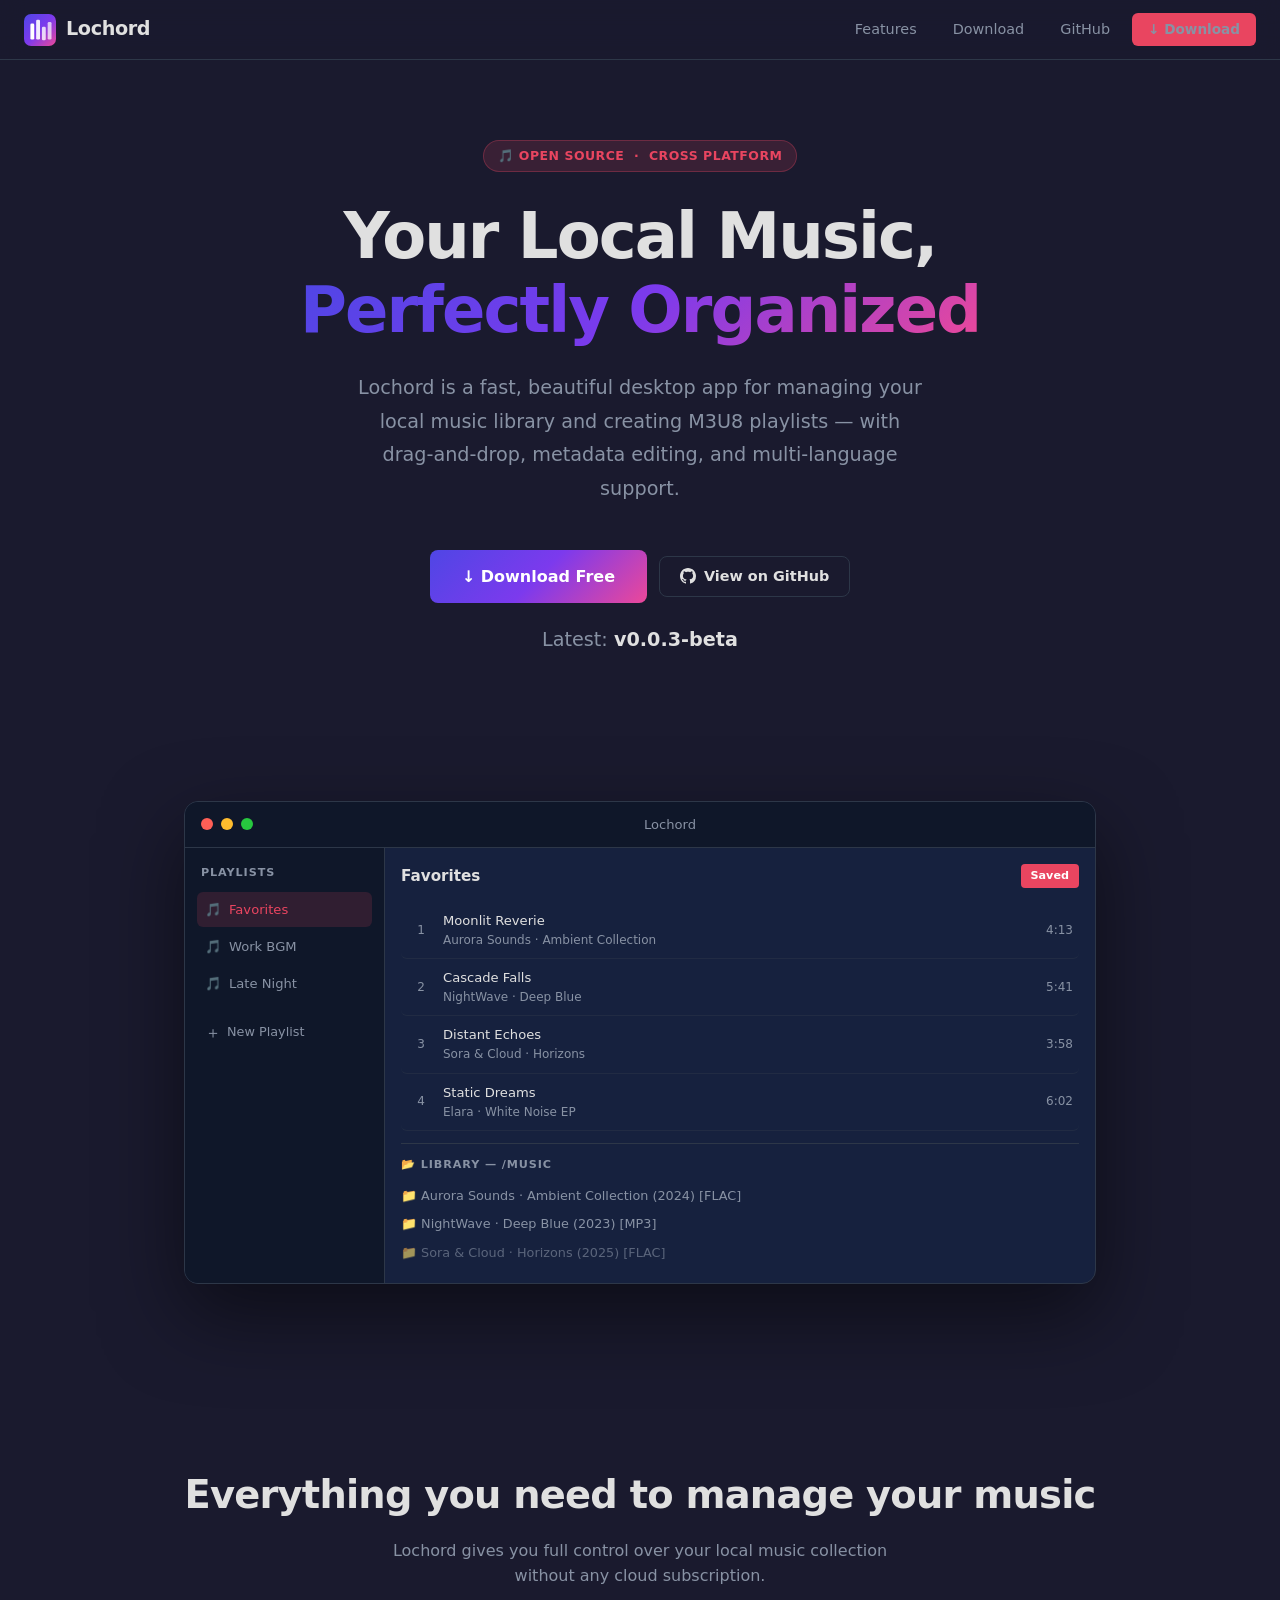
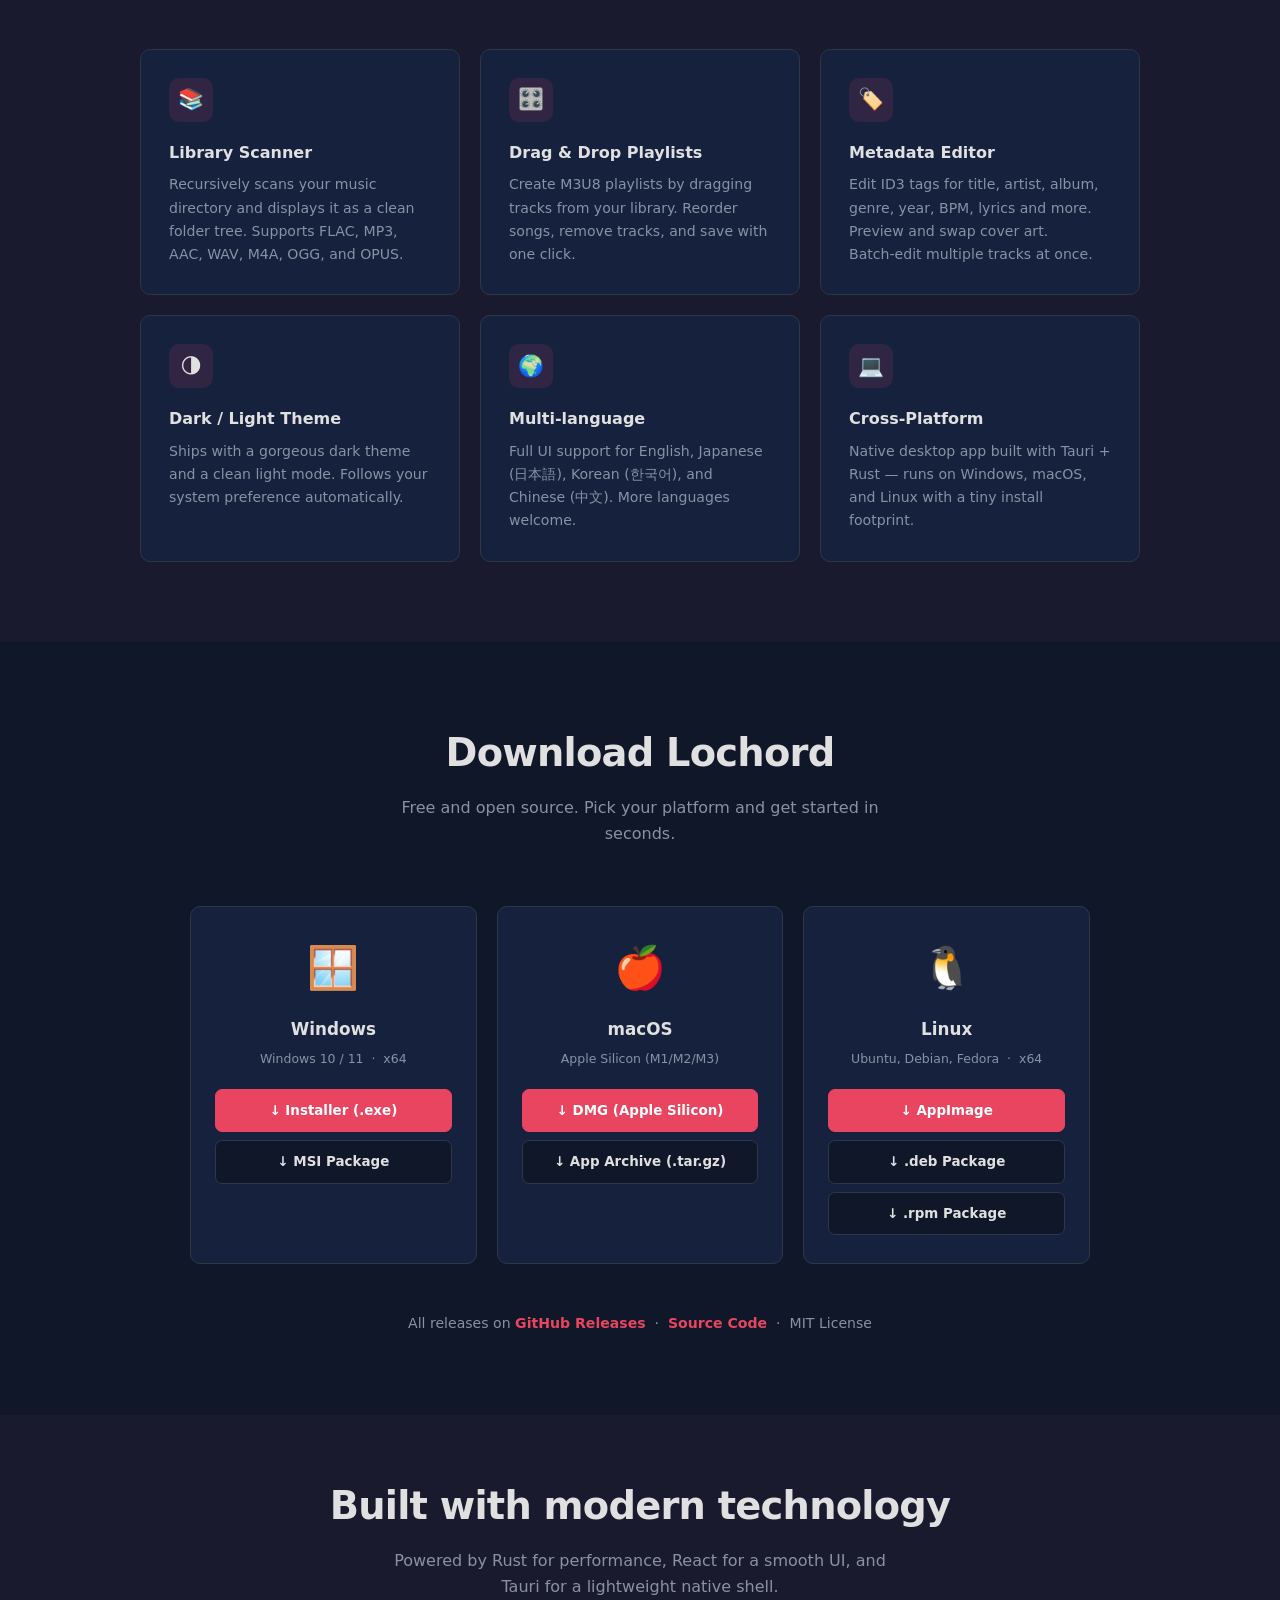
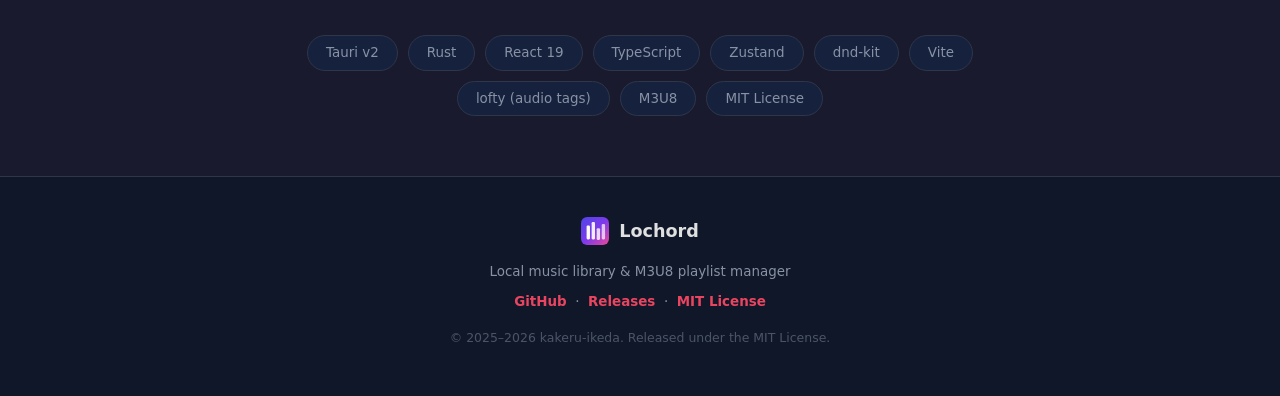
==== index.html @ 09a3c8a8 "feat: initial landing page for Lochord - Hero section with animated gradient headline - App UI mocku" ====
<!DOCTYPE html>
<html lang="en">
<head>
  <meta charset="UTF-8" />
  <meta name="viewport" content="width=device-width, initial-scale=1.0" />
  <meta name="description" content="Lochord — Local music library & M3U8 playlist manager. Scan your music collection, create playlists, and edit metadata with ease." />
  <meta property="og:title" content="Lochord — Local Music Playlist Manager" />
  <meta property="og:description" content="A cross-platform desktop app to manage your local music library and create M3U8 playlists." />
  <meta property="og:image" content="https://raw.githubusercontent.com/kakeru-ikeda/Lochord/main/app-icon.svg" />
  <title>Lochord — Local Music Playlist Manager</title>
  <style>
    *, *::before, *::after { box-sizing: border-box; margin: 0; padding: 0; }

    :root {
      --bg:        #1a1a2e;
      --surface:   #16213e;
      --surface2:  #0f1729;
      --accent:    #e94560;
      --accent-h:  #ff5577;
      --text:      #e0e0e0;
      --muted:     #8892a4;
      --border:    #2d3748;
      --grad:      linear-gradient(135deg, #4F46E5 0%, #7C3AED 50%, #EC4899 100%);
      --radius:    10px;
    }

    html { scroll-behavior: smooth; }

    body {
      background: var(--bg);
      color: var(--text);
      font-family: -apple-system, BlinkMacSystemFont, 'Segoe UI', system-ui, sans-serif;
      line-height: 1.6;
      min-height: 100vh;
    }

    a { color: inherit; text-decoration: none; }

    /* ── Nav ── */
    nav {
      position: fixed;
      top: 0; left: 0; right: 0;
      z-index: 100;
      background: rgba(26, 26, 46, 0.85);
      backdrop-filter: blur(12px);
      -webkit-backdrop-filter: blur(12px);
      border-bottom: 1px solid var(--border);
      padding: 0 24px;
      height: 60px;
      display: flex;
      align-items: center;
      justify-content: space-between;
    }

    .nav-brand {
      display: flex;
      align-items: center;
      gap: 10px;
      font-size: 1.2rem;
      font-weight: 700;
      letter-spacing: -0.02em;
    }

    .nav-brand svg { width: 32px; height: 32px; flex-shrink: 0; }

    .nav-links {
      display: flex;
      align-items: center;
      gap: 8px;
    }

    .nav-links a {
      color: var(--muted);
      font-size: 0.9rem;
      padding: 6px 14px;
      border-radius: 6px;
      transition: color 0.2s, background 0.2s;
    }
    .nav-links a:hover { color: var(--text); background: rgba(255,255,255,0.06); }

    .btn {
      display: inline-flex;
      align-items: center;
      gap: 8px;
      padding: 8px 20px;
      border-radius: 8px;
      font-size: 0.9rem;
      font-weight: 600;
      cursor: pointer;
      transition: all 0.2s;
      border: none;
      text-decoration: none;
    }

    .btn-primary {
      background: var(--accent);
      color: #fff;
    }
    .btn-primary:hover { background: var(--accent-h); transform: translateY(-1px); box-shadow: 0 4px 20px rgba(233,69,96,0.4); }

    .btn-outline {
      background: transparent;
      color: var(--text);
      border: 1px solid var(--border);
    }
    .btn-outline:hover { border-color: var(--muted); background: rgba(255,255,255,0.04); }

    .btn-grad {
      background: var(--grad);
      color: #fff;
      font-size: 1rem;
      padding: 14px 32px;
    }
    .btn-grad:hover { opacity: 0.9; transform: translateY(-2px); box-shadow: 0 6px 28px rgba(124,58,237,0.45); }

    /* ── Hero ── */
    .hero {
      padding: 140px 24px 100px;
      max-width: 900px;
      margin: 0 auto;
      text-align: center;
    }

    .hero-badge {
      display: inline-flex;
      align-items: center;
      gap: 6px;
      background: rgba(233,69,96,0.15);
      border: 1px solid rgba(233,69,96,0.3);
      color: var(--accent);
      font-size: 0.78rem;
      font-weight: 600;
      padding: 5px 14px;
      border-radius: 100px;
      margin-bottom: 28px;
      letter-spacing: 0.04em;
      text-transform: uppercase;
    }

    .hero h1 {
      font-size: clamp(2.4rem, 6vw, 4rem);
      font-weight: 800;
      letter-spacing: -0.03em;
      line-height: 1.15;
      margin-bottom: 24px;
    }

    .gradient-text {
      background: var(--grad);
      -webkit-background-clip: text;
      -webkit-text-fill-color: transparent;
      background-clip: text;
    }

    .hero p {
      font-size: clamp(1rem, 2vw, 1.2rem);
      color: var(--muted);
      max-width: 600px;
      margin: 0 auto 44px;
      line-height: 1.75;
    }

    .hero-actions {
      display: flex;
      align-items: center;
      justify-content: center;
      gap: 12px;
      flex-wrap: wrap;
      margin-bottom: 20px;
    }

    .hero-version {
      color: var(--muted);
      font-size: 0.82rem;
    }

    .hero-version span {
      color: var(--text);
      font-weight: 600;
    }

    /* ── App preview ── */
    .app-preview {
      max-width: 960px;
      margin: 0 auto 100px;
      padding: 0 24px;
    }

    .app-window {
      background: var(--surface);
      border: 1px solid var(--border);
      border-radius: 14px;
      overflow: hidden;
      box-shadow: 0 30px 80px rgba(0,0,0,0.5);
    }

    .window-titlebar {
      background: var(--surface2);
      padding: 12px 16px;
      display: flex;
      align-items: center;
      gap: 8px;
      border-bottom: 1px solid var(--border);
    }

    .window-dot {
      width: 12px;
      height: 12px;
      border-radius: 50%;
    }
    .dot-red    { background: #ff5f56; }
    .dot-yellow { background: #ffbd2e; }
    .dot-green  { background: #27c93f; }

    .window-title {
      flex: 1;
      text-align: center;
      font-size: 0.82rem;
      color: var(--muted);
    }

    .app-ui {
      display: grid;
      grid-template-columns: 200px 1fr;
      min-height: 380px;
      font-size: 0.82rem;
    }

    .ui-sidebar {
      background: var(--surface2);
      border-right: 1px solid var(--border);
      padding: 16px 12px;
    }

    .ui-sidebar-title {
      font-size: 0.7rem;
      font-weight: 700;
      text-transform: uppercase;
      letter-spacing: 0.08em;
      color: var(--muted);
      margin-bottom: 10px;
      padding: 0 4px;
    }

    .ui-playlist-item {
      display: flex;
      align-items: center;
      gap: 8px;
      padding: 7px 8px;
      border-radius: 6px;
      cursor: pointer;
      color: var(--muted);
      transition: background 0.15s, color 0.15s;
      margin-bottom: 2px;
    }
    .ui-playlist-item.active { background: rgba(233,69,96,0.15); color: var(--accent); }
    .ui-playlist-item:not(.active):hover { background: rgba(255,255,255,0.05); color: var(--text); }

    .ui-main { padding: 16px; overflow: hidden; }

    .ui-header {
      display: flex;
      align-items: center;
      justify-content: space-between;
      margin-bottom: 14px;
    }

    .ui-header-title { font-weight: 700; font-size: 0.95rem; }

    .save-badge {
      background: var(--accent);
      color: #fff;
      font-size: 0.7rem;
      padding: 3px 10px;
      border-radius: 4px;
      font-weight: 600;
    }

    .ui-track {
      display: grid;
      grid-template-columns: 28px 1fr auto;
      align-items: center;
      gap: 8px;
      padding: 8px 6px;
      border-radius: 6px;
      border-bottom: 1px solid rgba(45,55,72,0.5);
      color: var(--muted);
    }
    .ui-track:hover { background: rgba(255,255,255,0.04); }
    .ui-track-num { font-size: 0.75rem; text-align: center; }
    .ui-track-info { overflow: hidden; }
    .ui-track-name { color: var(--text); font-weight: 500; white-space: nowrap; overflow: hidden; text-overflow: ellipsis; }
    .ui-track-artist { font-size: 0.75rem; }
    .ui-track-dur { font-size: 0.75rem; font-variant-numeric: tabular-nums; }

    .ui-library {
      border-top: 1px solid var(--border);
      margin-top: 12px;
      padding-top: 12px;
    }

    .ui-library-header {
      font-size: 0.7rem;
      font-weight: 700;
      text-transform: uppercase;
      letter-spacing: 0.08em;
      color: var(--muted);
      margin-bottom: 8px;
    }

    .ui-folder {
      display: flex;
      align-items: center;
      gap: 6px;
      padding: 4px 0;
      font-size: 0.8rem;
      color: var(--muted);
    }

    /* ── Features ── */
    section { padding: 80px 24px; }

    .section-title {
      text-align: center;
      font-size: clamp(1.6rem, 3vw, 2.4rem);
      font-weight: 800;
      letter-spacing: -0.02em;
      margin-bottom: 12px;
    }

    .section-sub {
      text-align: center;
      color: var(--muted);
      max-width: 500px;
      margin: 0 auto 60px;
      font-size: 1rem;
    }

    .features-grid {
      display: grid;
      grid-template-columns: repeat(auto-fit, minmax(280px, 1fr));
      gap: 20px;
      max-width: 1000px;
      margin: 0 auto;
    }

    .feature-card {
      background: var(--surface);
      border: 1px solid var(--border);
      border-radius: var(--radius);
      padding: 28px;
      transition: border-color 0.2s, transform 0.2s;
    }
    .feature-card:hover { border-color: rgba(233,69,96,0.4); transform: translateY(-3px); }

    .feature-icon {
      width: 44px;
      height: 44px;
      border-radius: 10px;
      background: rgba(233,69,96,0.12);
      display: flex;
      align-items: center;
      justify-content: center;
      margin-bottom: 18px;
      font-size: 1.3rem;
    }

    .feature-card h3 {
      font-size: 1rem;
      font-weight: 700;
      margin-bottom: 8px;
    }

    .feature-card p {
      font-size: 0.88rem;
      color: var(--muted);
      line-height: 1.65;
    }

    /* ── Download ── */
    #download { background: var(--surface2); }

    .download-grid {
      display: grid;
      grid-template-columns: repeat(auto-fit, minmax(260px, 1fr));
      gap: 20px;
      max-width: 900px;
      margin: 0 auto 48px;
    }

    .platform-card {
      background: var(--surface);
      border: 1px solid var(--border);
      border-radius: var(--radius);
      padding: 28px 24px;
      text-align: center;
      transition: border-color 0.2s, transform 0.2s;
    }
    .platform-card:hover { border-color: rgba(233,69,96,0.4); transform: translateY(-3px); }

    .platform-icon { font-size: 2.6rem; margin-bottom: 14px; }

    .platform-card h3 {
      font-size: 1.05rem;
      font-weight: 700;
      margin-bottom: 6px;
    }

    .platform-card .formats {
      font-size: 0.78rem;
      color: var(--muted);
      margin-bottom: 20px;
    }

    .download-btns { display: flex; flex-direction: column; gap: 8px; }

    .dl-btn {
      display: block;
      background: var(--surface2);
      border: 1px solid var(--border);
      border-radius: 7px;
      padding: 10px 14px;
      font-size: 0.84rem;
      font-weight: 600;
      color: var(--text);
      transition: all 0.2s;
      cursor: pointer;
      text-decoration: none;
      text-align: center;
    }
    .dl-btn:hover { background: rgba(233,69,96,0.12); border-color: rgba(233,69,96,0.4); color: var(--accent); }
    .dl-btn.primary { background: var(--accent); border-color: var(--accent); color: #fff; }
    .dl-btn.primary:hover { background: var(--accent-h); border-color: var(--accent-h); color: #fff; box-shadow: 0 4px 16px rgba(233,69,96,0.4); }

    .release-note {
      text-align: center;
      font-size: 0.88rem;
      color: var(--muted);
    }
    .release-note a { color: var(--accent); font-weight: 600; transition: color 0.2s; }
    .release-note a:hover { color: var(--accent-h); }

    /* ── Tech stack ── */
    .tech-section { padding: 60px 24px; }

    .tech-chips {
      display: flex;
      flex-wrap: wrap;
      gap: 10px;
      justify-content: center;
      max-width: 700px;
      margin: 0 auto;
    }

    .chip {
      background: var(--surface);
      border: 1px solid var(--border);
      border-radius: 100px;
      padding: 6px 18px;
      font-size: 0.84rem;
      color: var(--muted);
      font-weight: 500;
    }

    /* ── Footer ── */
    footer {
      background: var(--surface2);
      border-top: 1px solid var(--border);
      padding: 40px 24px;
      text-align: center;
    }

    .footer-brand {
      display: inline-flex;
      align-items: center;
      gap: 10px;
      font-size: 1.1rem;
      font-weight: 700;
      margin-bottom: 16px;
    }

    .footer-brand svg { width: 28px; height: 28px; }

    footer p {
      font-size: 0.84rem;
      color: var(--muted);
      margin-bottom: 8px;
    }

    footer a { color: var(--accent); font-weight: 600; transition: color 0.2s; }
    footer a:hover { color: var(--accent-h); }

    /* ── Loading state ── */
    .loading { opacity: 0.5; pointer-events: none; }

    /* ── Responsive ── */
    @media (max-width: 640px) {
      nav { padding: 0 16px; }
      .nav-links a:not(:last-child) { display: none; }
      .app-ui { grid-template-columns: 1fr; }
      .ui-sidebar { display: none; }
      .hero { padding: 110px 16px 80px; }
    }
  </style>
</head>
<body>

<!-- ── Navigation ── -->
<nav>
  <a href="#" class="nav-brand">
    <svg viewBox="0 0 100 100" fill="none" xmlns="http://www.w3.org/2000/svg">
      <rect width="100" height="100" rx="22" fill="url(#navGrad)"/>
      <rect x="20" y="30" width="12" height="50" rx="4" fill="white"/>
      <rect x="38" y="18" width="12" height="62" rx="4" fill="white" opacity=".9"/>
      <rect x="56" y="40" width="12" height="42" rx="4" fill="white" opacity=".8"/>
      <rect x="74" y="25" width="12" height="55" rx="4" fill="white" opacity=".7"/>
      <defs>
        <linearGradient id="navGrad" x1="0" y1="0" x2="100" y2="100" gradientUnits="userSpaceOnUse">
          <stop stop-color="#4F46E5"/>
          <stop offset=".5" stop-color="#7C3AED"/>
          <stop offset="1" stop-color="#EC4899"/>
        </linearGradient>
      </defs>
    </svg>
    Lochord
  </a>
  <div class="nav-links">
    <a href="#features">Features</a>
    <a href="#download">Download</a>
    <a href="https://github.com/kakeru-ikeda/Lochord" target="_blank" rel="noopener">GitHub</a>
    <a href="#download" class="btn btn-primary" style="padding:6px 16px;font-size:0.85rem;">
      ↓ Download
    </a>
  </div>
</nav>

<!-- ── Hero ── -->
<section class="hero">
  <div class="hero-badge">🎵 Open Source &nbsp;·&nbsp; Cross Platform</div>
  <h1>
    Your Local Music,<br/>
    <span class="gradient-text">Perfectly Organized</span>
  </h1>
  <p>
    Lochord is a fast, beautiful desktop app for managing your local music library and creating M3U8 playlists — with drag‑and‑drop, metadata editing, and multi-language support.
  </p>
  <div class="hero-actions">
    <a href="#download" class="btn btn-grad">↓ Download Free</a>
    <a href="https://github.com/kakeru-ikeda/Lochord" class="btn btn-outline" target="_blank" rel="noopener">
      <svg width="16" height="16" viewBox="0 0 24 24" fill="currentColor"><path d="M12 0C5.37 0 0 5.37 0 12c0 5.31 3.435 9.795 8.205 11.385.6.105.825-.255.825-.57 0-.285-.015-1.23-.015-2.235-3.015.555-3.795-.735-4.035-1.41-.135-.345-.72-1.41-1.23-1.695-.42-.225-1.02-.78-.015-.795.945-.015 1.62.87 1.845 1.23 1.08 1.815 2.805 1.305 3.495.99.105-.78.42-1.305.765-1.605-2.67-.3-5.46-1.335-5.46-5.925 0-1.305.465-2.385 1.23-3.225-.12-.3-.54-1.53.12-3.18 0 0 1.005-.315 3.3 1.23.96-.27 1.98-.405 3-.405s2.04.135 3 .405c2.295-1.56 3.3-1.23 3.3-1.23.66 1.65.24 2.88.12 3.18.765.84 1.23 1.905 1.23 3.225 0 4.605-2.805 5.625-5.475 5.925.435.375.81 1.095.81 2.22 0 1.605-.015 2.895-.015 3.3 0 .315.225.69.825.57A12.02 12.02 0 0 0 24 12c0-6.63-5.37-12-12-12z"/></svg>
      View on GitHub
    </a>
  </div>
  <p class="hero-version">Latest: <span id="latest-version">v0.0.3-beta</span></p>
</section>

<!-- ── App Preview ── -->
<div class="app-preview">
  <div class="app-window">
    <div class="window-titlebar">
      <div class="window-dot dot-red"></div>
      <div class="window-dot dot-yellow"></div>
      <div class="window-dot dot-green"></div>
      <div class="window-title">Lochord</div>
    </div>
    <div class="app-ui">
      <div class="ui-sidebar">
        <div class="ui-sidebar-title">Playlists</div>
        <div class="ui-playlist-item active">
          <span>🎵</span> Favorites
        </div>
        <div class="ui-playlist-item">
          <span>🎵</span> Work BGM
        </div>
        <div class="ui-playlist-item">
          <span>🎵</span> Late Night
        </div>
        <div style="margin-top:12px">
          <div class="ui-playlist-item" style="gap:6px;font-size:0.8rem;">
            <span style="font-size:1rem">＋</span> New Playlist
          </div>
        </div>
      </div>
      <div class="ui-main">
        <div class="ui-header">
          <div class="ui-header-title">Favorites</div>
          <div class="save-badge">Saved</div>
        </div>
        <div class="ui-track">
          <div class="ui-track-num">1</div>
          <div class="ui-track-info">
            <div class="ui-track-name">Moonlit Reverie</div>
            <div class="ui-track-artist">Aurora Sounds · Ambient Collection</div>
          </div>
          <div class="ui-track-dur">4:13</div>
        </div>
        <div class="ui-track">
          <div class="ui-track-num">2</div>
          <div class="ui-track-info">
            <div class="ui-track-name">Cascade Falls</div>
            <div class="ui-track-artist">NightWave · Deep Blue</div>
          </div>
          <div class="ui-track-dur">5:41</div>
        </div>
        <div class="ui-track">
          <div class="ui-track-num">3</div>
          <div class="ui-track-info">
            <div class="ui-track-name">Distant Echoes</div>
            <div class="ui-track-artist">Sora & Cloud · Horizons</div>
          </div>
          <div class="ui-track-dur">3:58</div>
        </div>
        <div class="ui-track">
          <div class="ui-track-num">4</div>
          <div class="ui-track-info">
            <div class="ui-track-name">Static Dreams</div>
            <div class="ui-track-artist">Elara · White Noise EP</div>
          </div>
          <div class="ui-track-dur">6:02</div>
        </div>
        <div class="ui-library">
          <div class="ui-library-header">📂 Library — /Music</div>
          <div class="ui-folder">📁 Aurora Sounds · Ambient Collection (2024) [FLAC]</div>
          <div class="ui-folder">📁 NightWave · Deep Blue (2023) [MP3]</div>
          <div class="ui-folder" style="color:var(--muted);opacity:.6">📁 Sora &amp; Cloud · Horizons (2025) [FLAC]</div>
        </div>
      </div>
    </div>
  </div>
</div>

<!-- ── Features ── -->
<section id="features">
  <h2 class="section-title">Everything you need to manage your music</h2>
  <p class="section-sub">Lochord gives you full control over your local music collection without any cloud subscription.</p>
  <div class="features-grid">
    <div class="feature-card">
      <div class="feature-icon">📚</div>
      <h3>Library Scanner</h3>
      <p>Recursively scans your music directory and displays it as a clean folder tree. Supports FLAC, MP3, AAC, WAV, M4A, OGG, and OPUS.</p>
    </div>
    <div class="feature-card">
      <div class="feature-icon">🎛️</div>
      <h3>Drag & Drop Playlists</h3>
      <p>Create M3U8 playlists by dragging tracks from your library. Reorder songs, remove tracks, and save with one click.</p>
    </div>
    <div class="feature-card">
      <div class="feature-icon">🏷️</div>
      <h3>Metadata Editor</h3>
      <p>Edit ID3 tags for title, artist, album, genre, year, BPM, lyrics and more. Preview and swap cover art. Batch‑edit multiple tracks at once.</p>
    </div>
    <div class="feature-card">
      <div class="feature-icon">🌗</div>
      <h3>Dark / Light Theme</h3>
      <p>Ships with a gorgeous dark theme and a clean light mode. Follows your system preference automatically.</p>
    </div>
    <div class="feature-card">
      <div class="feature-icon">🌍</div>
      <h3>Multi-language</h3>
      <p>Full UI support for English, Japanese (日本語), Korean (한국어), and Chinese (中文). More languages welcome.</p>
    </div>
    <div class="feature-card">
      <div class="feature-icon">💻</div>
      <h3>Cross-Platform</h3>
      <p>Native desktop app built with Tauri + Rust — runs on Windows, macOS, and Linux with a tiny install footprint.</p>
    </div>
  </div>
</section>

<!-- ── Download ── -->
<section id="download">
  <h2 class="section-title">Download Lochord</h2>
  <p class="section-sub">Free and open source. Pick your platform and get started in seconds.</p>

  <div class="download-grid">
    <!-- Windows -->
    <div class="platform-card">
      <div class="platform-icon">🪟</div>
      <h3>Windows</h3>
      <p class="formats">Windows 10 / 11 &nbsp;·&nbsp; x64</p>
      <div class="download-btns">
        <a id="win-exe" href="https://github.com/kakeru-ikeda/Lochord/releases/download/v0.0.3-beta/Lochord_0.0.3_x64-setup.exe" class="dl-btn primary">
          ↓ Installer (.exe)
        </a>
        <a id="win-msi" href="https://github.com/kakeru-ikeda/Lochord/releases/download/v0.0.3-beta/Lochord_0.0.3_x64_en-US.msi" class="dl-btn">
          ↓ MSI Package
        </a>
      </div>
    </div>

    <!-- macOS -->
    <div class="platform-card">
      <div class="platform-icon">🍎</div>
      <h3>macOS</h3>
      <p class="formats">Apple Silicon (M1/M2/M3)</p>
      <div class="download-btns">
        <a id="mac-dmg" href="https://github.com/kakeru-ikeda/Lochord/releases/download/v0.0.3-beta/Lochord_0.0.3-beta_aarch64.dmg" class="dl-btn primary">
          ↓ DMG (Apple Silicon)
        </a>
        <a id="mac-tar" href="https://github.com/kakeru-ikeda/Lochord/releases/download/v0.0.3-beta/Lochord_aarch64.app.tar.gz" class="dl-btn">
          ↓ App Archive (.tar.gz)
        </a>
      </div>
    </div>

    <!-- Linux -->
    <div class="platform-card">
      <div class="platform-icon">🐧</div>
      <h3>Linux</h3>
      <p class="formats">Ubuntu, Debian, Fedora &nbsp;·&nbsp; x64</p>
      <div class="download-btns">
        <a id="linux-appimage" href="https://github.com/kakeru-ikeda/Lochord/releases/download/v0.0.3-beta/Lochord_0.0.3-beta_amd64.AppImage" class="dl-btn primary">
          ↓ AppImage
        </a>
        <a id="linux-deb" href="https://github.com/kakeru-ikeda/Lochord/releases/download/v0.0.3-beta/Lochord_0.0.3-beta_amd64.deb" class="dl-btn">
          ↓ .deb Package
        </a>
        <a id="linux-rpm" href="https://github.com/kakeru-ikeda/Lochord/releases/download/v0.0.3-beta/Lochord-0.0.3-beta-1.x86_64.rpm" class="dl-btn">
          ↓ .rpm Package
        </a>
      </div>
    </div>
  </div>

  <p class="release-note">
    All releases on
    <a href="https://github.com/kakeru-ikeda/Lochord/releases" target="_blank" rel="noopener">GitHub Releases</a>
    &nbsp;·&nbsp;
    <a href="https://github.com/kakeru-ikeda/Lochord" target="_blank" rel="noopener">Source Code</a>
    &nbsp;·&nbsp; MIT License
  </p>
</section>

<!-- ── Tech Stack ── -->
<section class="tech-section">
  <h2 class="section-title" style="margin-bottom:12px">Built with modern technology</h2>
  <p class="section-sub" style="margin-bottom:36px">Powered by Rust for performance, React for a smooth UI, and Tauri for a lightweight native shell.</p>
  <div class="tech-chips">
    <span class="chip">Tauri v2</span>
    <span class="chip">Rust</span>
    <span class="chip">React 19</span>
    <span class="chip">TypeScript</span>
    <span class="chip">Zustand</span>
    <span class="chip">dnd-kit</span>
    <span class="chip">Vite</span>
    <span class="chip">lofty (audio tags)</span>
    <span class="chip">M3U8</span>
    <span class="chip">MIT License</span>
  </div>
</section>

<!-- ── Footer ── -->
<footer>
  <div class="footer-brand">
    <svg viewBox="0 0 100 100" fill="none" xmlns="http://www.w3.org/2000/svg">
      <rect width="100" height="100" rx="22" fill="url(#footGrad)"/>
      <rect x="20" y="30" width="12" height="50" rx="4" fill="white"/>
      <rect x="38" y="18" width="12" height="62" rx="4" fill="white" opacity=".9"/>
      <rect x="56" y="40" width="12" height="42" rx="4" fill="white" opacity=".8"/>
      <rect x="74" y="25" width="12" height="55" rx="4" fill="white" opacity=".7"/>
      <defs>
        <linearGradient id="footGrad" x1="0" y1="0" x2="100" y2="100" gradientUnits="userSpaceOnUse">
          <stop stop-color="#4F46E5"/>
          <stop offset=".5" stop-color="#7C3AED"/>
          <stop offset="1" stop-color="#EC4899"/>
        </linearGradient>
      </defs>
    </svg>
    Lochord
  </div>
  <p>Local music library &amp; M3U8 playlist manager</p>
  <p>
    <a href="https://github.com/kakeru-ikeda/Lochord" target="_blank" rel="noopener">GitHub</a>
    &nbsp;·&nbsp;
    <a href="https://github.com/kakeru-ikeda/Lochord/releases" target="_blank" rel="noopener">Releases</a>
    &nbsp;·&nbsp;
    <a href="https://github.com/kakeru-ikeda/Lochord/blob/main/LICENSE" target="_blank" rel="noopener">MIT License</a>
  </p>
  <p style="margin-top:16px;font-size:0.78rem;opacity:.5">© 2025–2026 kakeru-ikeda. Released under the MIT License.</p>
</footer>

<script>
  // Dynamically load the latest release info from GitHub API
  (async () => {
    try {
      const res = await fetch('https://api.github.com/repos/kakeru-ikeda/Lochord/releases/latest');
      if (!res.ok) return;
      const release = await res.json();

      const tag = release.tag_name;
      const ver = tag.replace(/^v/, '');

      document.getElementById('latest-version').textContent = tag;

      const findAsset = (patterns) => {
        for (const p of patterns) {
          const a = release.assets.find(a => a.name.match(p));
          if (a) return a.browser_download_url;
        }
        return null;
      };

      const set = (id, url) => {
        if (!url) return;
        const el = document.getElementById(id);
        if (el) el.href = url;
      };

      set('win-exe',        findAsset([/_x64-setup\.exe$/]));
      set('win-msi',        findAsset([/_x64_en-US\.msi$/]));
      set('mac-dmg',        findAsset([/aarch64\.dmg$/]));
      set('mac-tar',        findAsset([/aarch64\.app\.tar\.gz$/]));
      set('linux-appimage', findAsset([/amd64\.AppImage$/]));
      set('linux-deb',      findAsset([/amd64\.deb$/]));
      set('linux-rpm',      findAsset([/x86_64\.rpm$/, /x86_64\.rpm$/]));

    } catch (_) {
      // Silently fall back to static links baked into HTML
    }
  })();
</script>

</body>
</html>
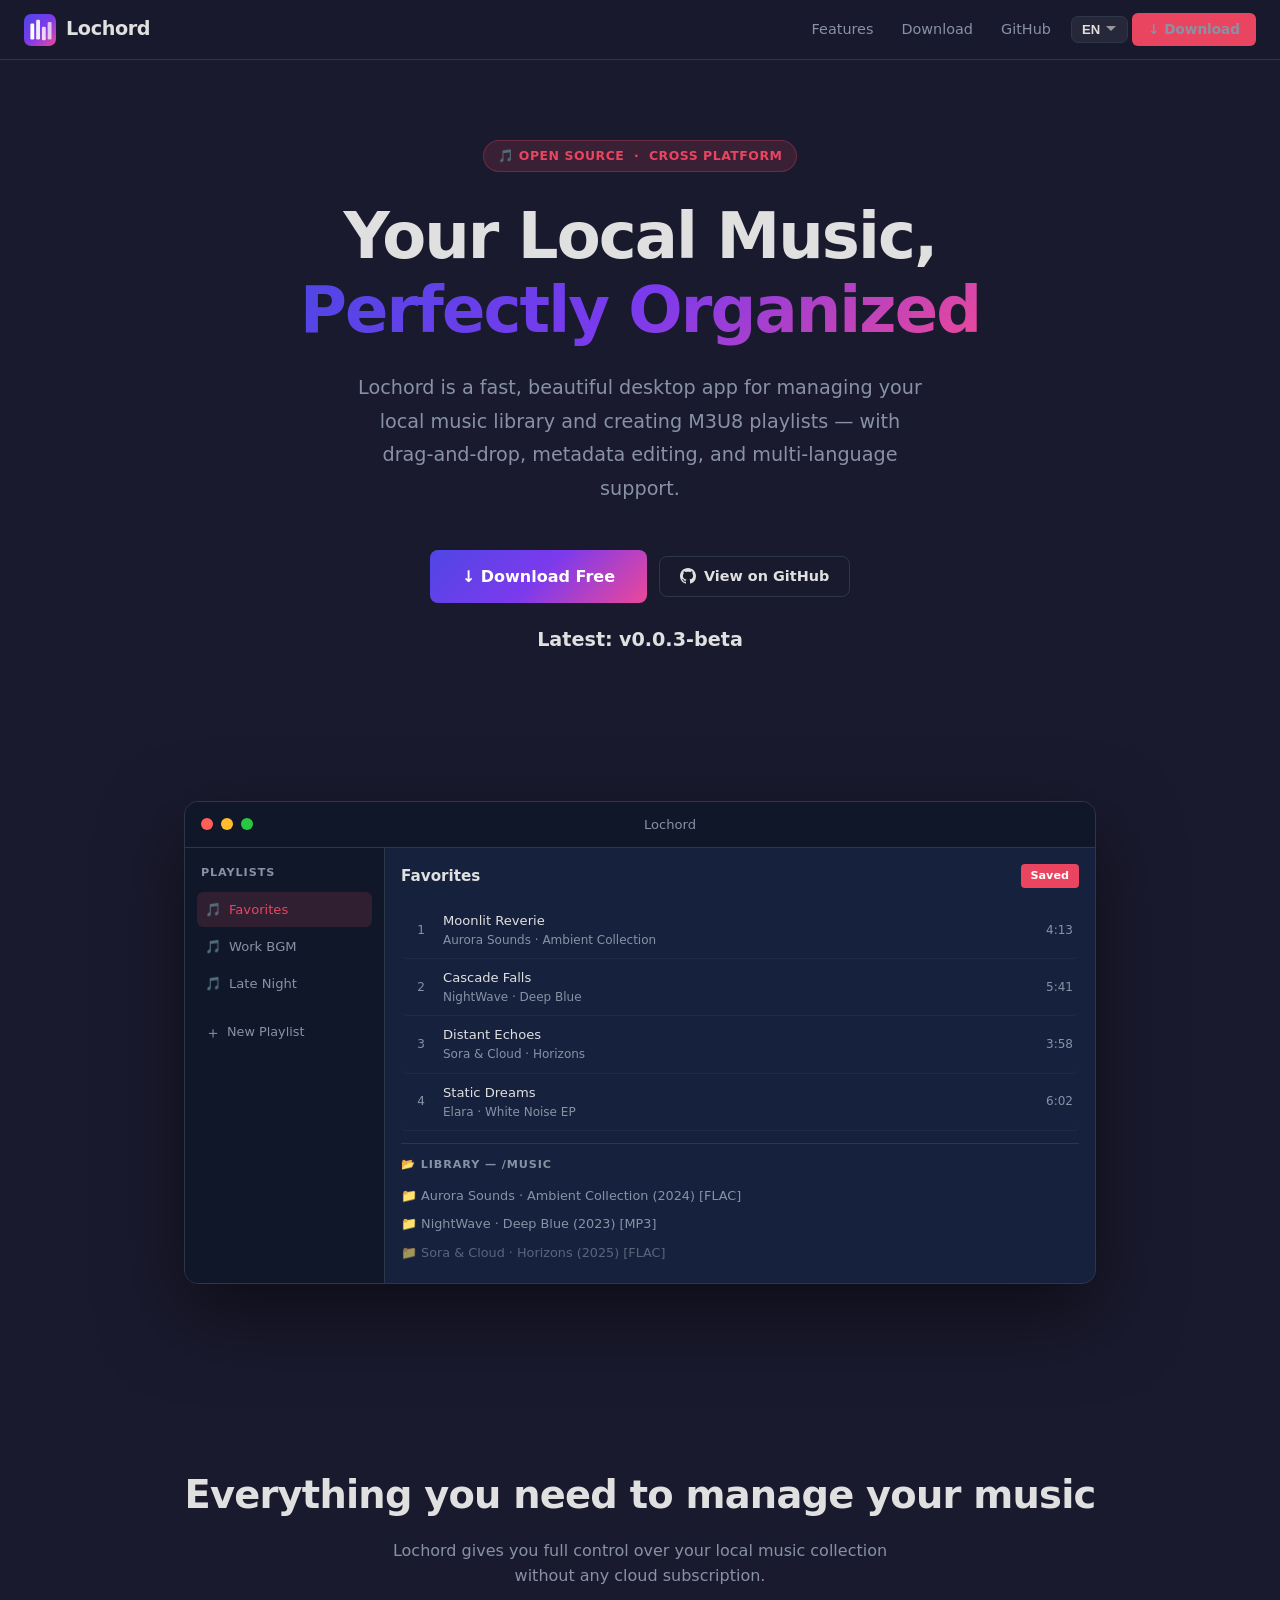
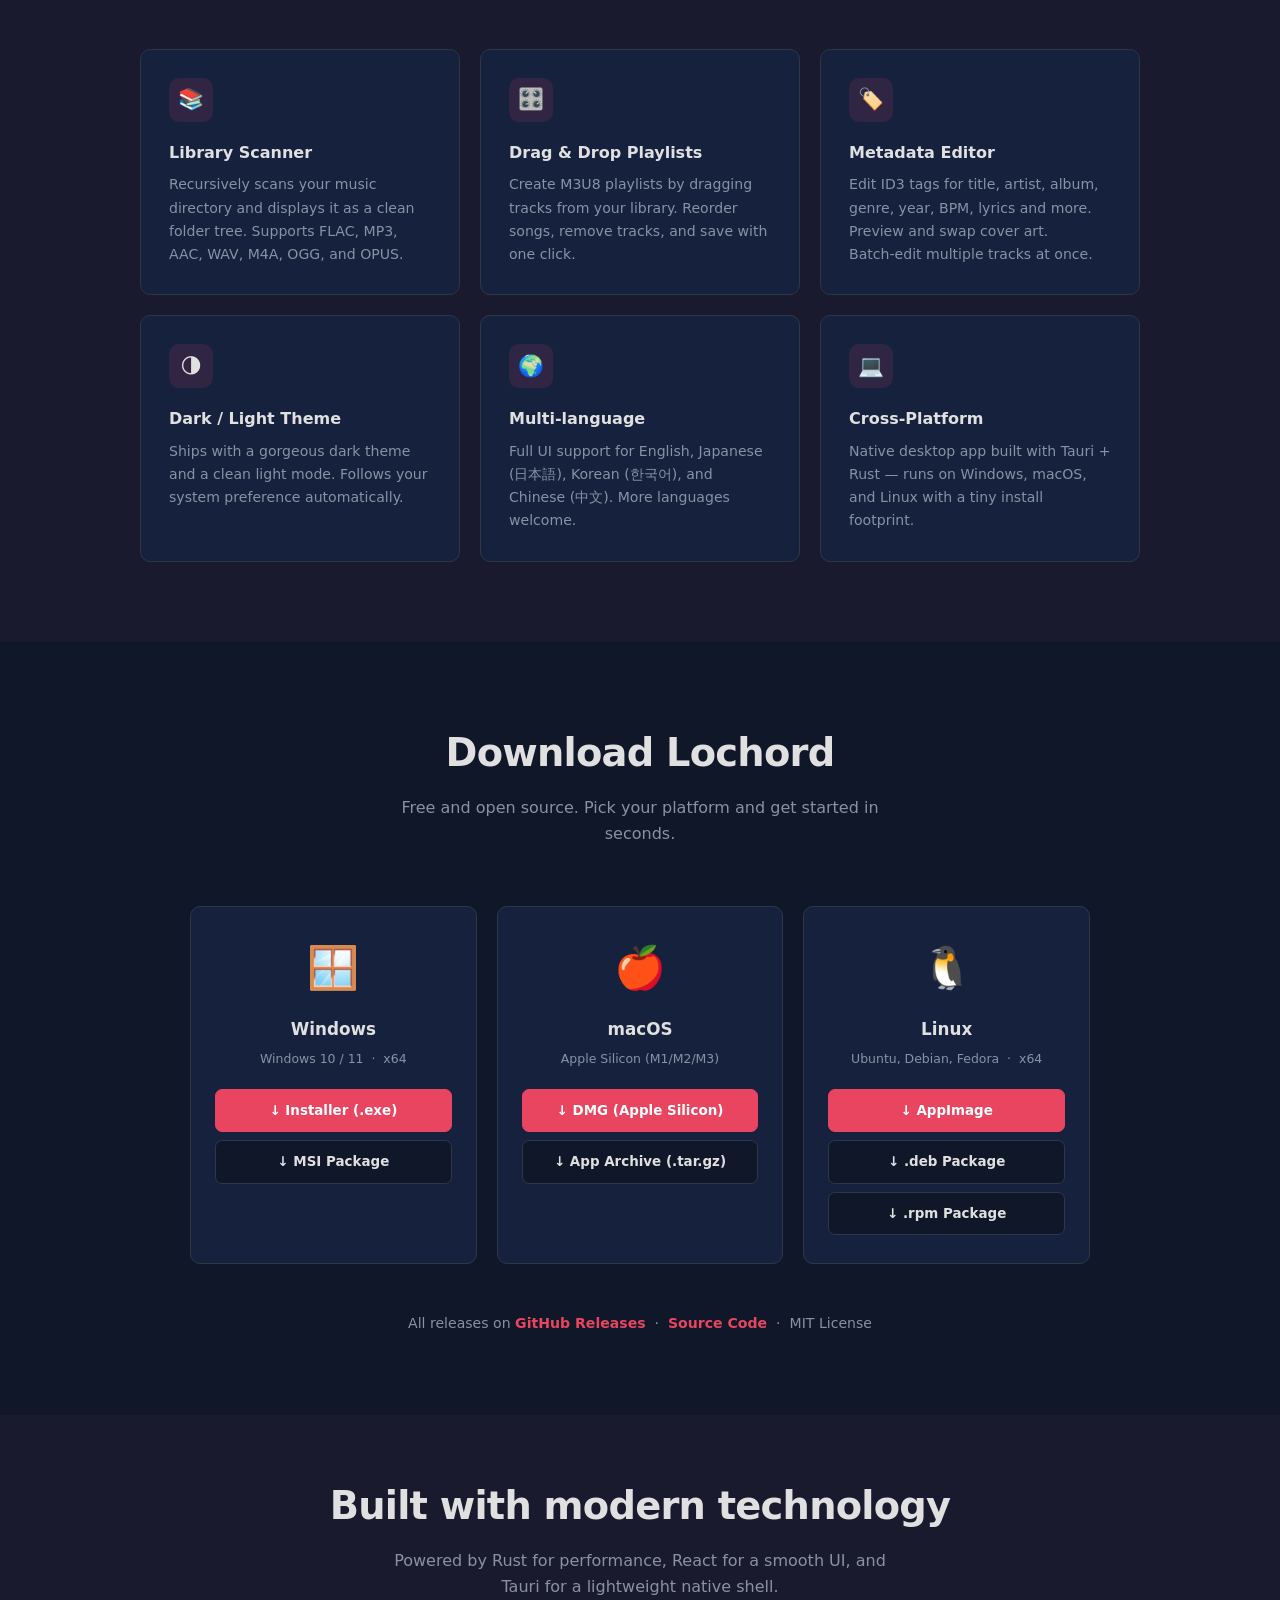
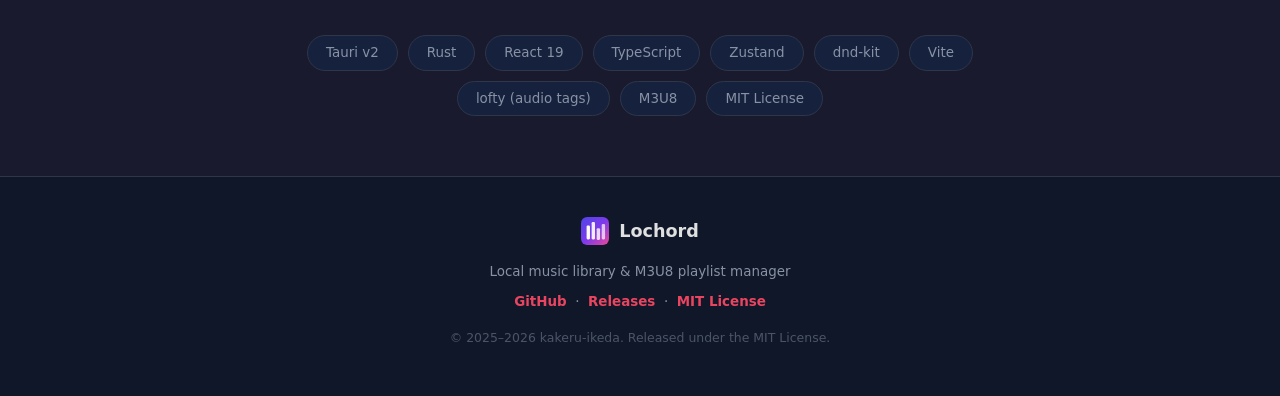
==== commit 5ec6f3e7: "feat: add README and multilingual support (EN/JA/KO/ZH) - Add README.md (English + Japanese) - Rewri" ====
--- a/index.html
+++ b/index.html
@@ -3,7 +3,7 @@
 <head>
   <meta charset="UTF-8" />
   <meta name="viewport" content="width=device-width, initial-scale=1.0" />
-  <meta name="description" content="Lochord — Local music library & M3U8 playlist manager. Scan your music collection, create playlists, and edit metadata with ease." />
+  <meta name="description" content="Lochord — Local music library & M3U8 playlist manager." />
   <meta property="og:title" content="Lochord — Local Music Playlist Manager" />
   <meta property="og:description" content="A cross-platform desktop app to manage your local music library and create M3U8 playlists." />
   <meta property="og:image" content="https://raw.githubusercontent.com/kakeru-ikeda/Lochord/main/app-icon.svg" />
@@ -66,17 +66,74 @@
     .nav-links {
       display: flex;
       align-items: center;
-      gap: 8px;
+      gap: 4px;
     }
 
     .nav-links a {
       color: var(--muted);
       font-size: 0.9rem;
-      padding: 6px 14px;
+      padding: 6px 12px;
       border-radius: 6px;
       transition: color 0.2s, background 0.2s;
     }
     .nav-links a:hover { color: var(--text); background: rgba(255,255,255,0.06); }
+
+    /* Language switcher */
+    .lang-switcher {
+      position: relative;
+      margin-left: 4px;
+    }
+
+    .lang-btn {
+      display: flex;
+      align-items: center;
+      gap: 5px;
+      background: rgba(255,255,255,0.06);
+      border: 1px solid var(--border);
+      border-radius: 7px;
+      color: var(--text);
+      font-size: 0.82rem;
+      font-weight: 600;
+      padding: 5px 10px;
+      cursor: pointer;
+      transition: background 0.2s, border-color 0.2s;
+      white-space: nowrap;
+    }
+    .lang-btn:hover { background: rgba(255,255,255,0.10); border-color: var(--muted); }
+    .lang-btn svg { opacity: 0.6; transition: transform 0.2s; }
+    .lang-switcher.open .lang-btn svg { transform: rotate(180deg); }
+
+    .lang-menu {
+      display: none;
+      position: absolute;
+      right: 0;
+      top: calc(100% + 6px);
+      background: var(--surface);
+      border: 1px solid var(--border);
+      border-radius: 8px;
+      overflow: hidden;
+      box-shadow: 0 8px 24px rgba(0,0,0,0.4);
+      min-width: 130px;
+      z-index: 200;
+    }
+    .lang-switcher.open .lang-menu { display: block; }
+
+    .lang-menu button {
+      display: flex;
+      align-items: center;
+      gap: 8px;
+      width: 100%;
+      padding: 9px 14px;
+      background: none;
+      border: none;
+      color: var(--muted);
+      font-size: 0.85rem;
+      cursor: pointer;
+      transition: background 0.15s, color 0.15s;
+      text-align: left;
+    }
+    .lang-menu button:hover { background: rgba(255,255,255,0.06); color: var(--text); }
+    .lang-menu button.active { color: var(--accent); background: rgba(233,69,96,0.08); }
 
     .btn {
       display: inline-flex;
@@ -169,15 +226,8 @@
       margin-bottom: 20px;
     }
 
-    .hero-version {
-      color: var(--muted);
-      font-size: 0.82rem;
-    }
-
-    .hero-version span {
-      color: var(--text);
-      font-weight: 600;
-    }
+    .hero-version { color: var(--muted); font-size: 0.82rem; }
+    .hero-version span { color: var(--text); font-weight: 600; }
 
     /* ── App preview ── */
     .app-preview {
@@ -203,21 +253,12 @@
       border-bottom: 1px solid var(--border);
     }
 
-    .window-dot {
-      width: 12px;
-      height: 12px;
-      border-radius: 50%;
-    }
+    .window-dot { width: 12px; height: 12px; border-radius: 50%; }
     .dot-red    { background: #ff5f56; }
     .dot-yellow { background: #ffbd2e; }
     .dot-green  { background: #27c93f; }
 
-    .window-title {
-      flex: 1;
-      text-align: center;
-      font-size: 0.82rem;
-      color: var(--muted);
-    }
+    .window-title { flex: 1; text-align: center; font-size: 0.82rem; color: var(--muted); }
 
     .app-ui {
       display: grid;
@@ -253,7 +294,7 @@
       transition: background 0.15s, color 0.15s;
       margin-bottom: 2px;
     }
-    .ui-playlist-item.active { background: rgba(233,69,96,0.15); color: var(--accent); }
+    .ui-playlist-item.active  { background: rgba(233,69,96,0.15); color: var(--accent); }
     .ui-playlist-item:not(.active):hover { background: rgba(255,255,255,0.05); color: var(--text); }
 
     .ui-main { padding: 16px; overflow: hidden; }
@@ -287,37 +328,17 @@
       color: var(--muted);
     }
     .ui-track:hover { background: rgba(255,255,255,0.04); }
-    .ui-track-num { font-size: 0.75rem; text-align: center; }
+    .ui-track-num  { font-size: 0.75rem; text-align: center; }
     .ui-track-info { overflow: hidden; }
-    .ui-track-name { color: var(--text); font-weight: 500; white-space: nowrap; overflow: hidden; text-overflow: ellipsis; }
+    .ui-track-name   { color: var(--text); font-weight: 500; white-space: nowrap; overflow: hidden; text-overflow: ellipsis; }
     .ui-track-artist { font-size: 0.75rem; }
-    .ui-track-dur { font-size: 0.75rem; font-variant-numeric: tabular-nums; }
-
-    .ui-library {
-      border-top: 1px solid var(--border);
-      margin-top: 12px;
-      padding-top: 12px;
-    }
-
-    .ui-library-header {
-      font-size: 0.7rem;
-      font-weight: 700;
-      text-transform: uppercase;
-      letter-spacing: 0.08em;
-      color: var(--muted);
-      margin-bottom: 8px;
-    }
-
-    .ui-folder {
-      display: flex;
-      align-items: center;
-      gap: 6px;
-      padding: 4px 0;
-      font-size: 0.8rem;
-      color: var(--muted);
-    }
-
-    /* ── Features ── */
+    .ui-track-dur    { font-size: 0.75rem; font-variant-numeric: tabular-nums; }
+
+    .ui-library { border-top: 1px solid var(--border); margin-top: 12px; padding-top: 12px; }
+    .ui-library-header { font-size: 0.7rem; font-weight: 700; text-transform: uppercase; letter-spacing: 0.08em; color: var(--muted); margin-bottom: 8px; }
+    .ui-folder { display: flex; align-items: center; gap: 6px; padding: 4px 0; font-size: 0.8rem; color: var(--muted); }
+
+    /* ── Sections ── */
     section { padding: 80px 24px; }
 
     .section-title {
@@ -336,6 +357,7 @@
       font-size: 1rem;
     }
 
+    /* ── Features ── */
     .features-grid {
       display: grid;
       grid-template-columns: repeat(auto-fit, minmax(280px, 1fr));
@@ -365,17 +387,8 @@
       font-size: 1.3rem;
     }
 
-    .feature-card h3 {
-      font-size: 1rem;
-      font-weight: 700;
-      margin-bottom: 8px;
-    }
-
-    .feature-card p {
-      font-size: 0.88rem;
-      color: var(--muted);
-      line-height: 1.65;
-    }
+    .feature-card h3 { font-size: 1rem; font-weight: 700; margin-bottom: 8px; }
+    .feature-card p  { font-size: 0.88rem; color: var(--muted); line-height: 1.65; }
 
     /* ── Download ── */
     #download { background: var(--surface2); }
@@ -399,18 +412,8 @@
     .platform-card:hover { border-color: rgba(233,69,96,0.4); transform: translateY(-3px); }
 
     .platform-icon { font-size: 2.6rem; margin-bottom: 14px; }
-
-    .platform-card h3 {
-      font-size: 1.05rem;
-      font-weight: 700;
-      margin-bottom: 6px;
-    }
-
-    .platform-card .formats {
-      font-size: 0.78rem;
-      color: var(--muted);
-      margin-bottom: 20px;
-    }
+    .platform-card h3    { font-size: 1.05rem; font-weight: 700; margin-bottom: 6px; }
+    .platform-card .formats { font-size: 0.78rem; color: var(--muted); margin-bottom: 20px; }
 
     .download-btns { display: flex; flex-direction: column; gap: 8px; }
 
@@ -432,11 +435,7 @@
     .dl-btn.primary { background: var(--accent); border-color: var(--accent); color: #fff; }
     .dl-btn.primary:hover { background: var(--accent-h); border-color: var(--accent-h); color: #fff; box-shadow: 0 4px 16px rgba(233,69,96,0.4); }
 
-    .release-note {
-      text-align: center;
-      font-size: 0.88rem;
-      color: var(--muted);
-    }
+    .release-note { text-align: center; font-size: 0.88rem; color: var(--muted); }
     .release-note a { color: var(--accent); font-weight: 600; transition: color 0.2s; }
     .release-note a:hover { color: var(--accent-h); }
 
@@ -478,25 +477,16 @@
       font-weight: 700;
       margin-bottom: 16px;
     }
-
     .footer-brand svg { width: 28px; height: 28px; }
 
-    footer p {
-      font-size: 0.84rem;
-      color: var(--muted);
-      margin-bottom: 8px;
-    }
-
+    footer p { font-size: 0.84rem; color: var(--muted); margin-bottom: 8px; }
     footer a { color: var(--accent); font-weight: 600; transition: color 0.2s; }
     footer a:hover { color: var(--accent-h); }
 
-    /* ── Loading state ── */
-    .loading { opacity: 0.5; pointer-events: none; }
-
     /* ── Responsive ── */
     @media (max-width: 640px) {
-      nav { padding: 0 16px; }
-      .nav-links a:not(:last-child) { display: none; }
+      nav { padding: 0 12px; }
+      .nav-links a:not(.nav-dl-btn) { display: none; }
       .app-ui { grid-template-columns: 1fr; }
       .ui-sidebar { display: none; }
       .hero { padding: 110px 16px 80px; }
@@ -525,33 +515,46 @@
     Lochord
   </a>
   <div class="nav-links">
-    <a href="#features">Features</a>
-    <a href="#download">Download</a>
+    <a href="#features" data-i18n="nav.features">Features</a>
+    <a href="#download" data-i18n="nav.download">Download</a>
     <a href="https://github.com/kakeru-ikeda/Lochord" target="_blank" rel="noopener">GitHub</a>
-    <a href="#download" class="btn btn-primary" style="padding:6px 16px;font-size:0.85rem;">
-      ↓ Download
-    </a>
+
+    <!-- Language switcher -->
+    <div class="lang-switcher" id="langSwitcher">
+      <button class="lang-btn" id="langBtn" aria-label="Switch language">
+        <span id="currentLangLabel">EN</span>
+        <svg width="12" height="12" viewBox="0 0 12 12" fill="currentColor"><path d="M6 8L1 3h10L6 8z"/></svg>
+      </button>
+      <div class="lang-menu" id="langMenu">
+        <button data-lang="en"  class="active">🇺🇸 English</button>
+        <button data-lang="ja">🇯🇵 日本語</button>
+        <button data-lang="ko">🇰🇷 한국어</button>
+        <button data-lang="zh">🇨🇳 中文</button>
+      </div>
+    </div>
+
+    <a href="#download" class="btn btn-primary nav-dl-btn" style="padding:6px 16px;font-size:0.85rem;" data-i18n="nav.downloadBtn">↓ Download</a>
   </div>
 </nav>
 
 <!-- ── Hero ── -->
 <section class="hero">
-  <div class="hero-badge">🎵 Open Source &nbsp;·&nbsp; Cross Platform</div>
+  <div class="hero-badge" data-i18n="hero.badge">🎵 Open Source &nbsp;·&nbsp; Cross Platform</div>
   <h1>
-    Your Local Music,<br/>
-    <span class="gradient-text">Perfectly Organized</span>
+    <span data-i18n="hero.h1a">Your Local Music,</span><br/>
+    <span class="gradient-text" data-i18n="hero.h1b">Perfectly Organized</span>
   </h1>
-  <p>
+  <p data-i18n="hero.desc">
     Lochord is a fast, beautiful desktop app for managing your local music library and creating M3U8 playlists — with drag‑and‑drop, metadata editing, and multi-language support.
   </p>
   <div class="hero-actions">
-    <a href="#download" class="btn btn-grad">↓ Download Free</a>
+    <a href="#download" class="btn btn-grad" data-i18n="hero.downloadBtn">↓ Download Free</a>
     <a href="https://github.com/kakeru-ikeda/Lochord" class="btn btn-outline" target="_blank" rel="noopener">
       <svg width="16" height="16" viewBox="0 0 24 24" fill="currentColor"><path d="M12 0C5.37 0 0 5.37 0 12c0 5.31 3.435 9.795 8.205 11.385.6.105.825-.255.825-.57 0-.285-.015-1.23-.015-2.235-3.015.555-3.795-.735-4.035-1.41-.135-.345-.72-1.41-1.23-1.695-.42-.225-1.02-.78-.015-.795.945-.015 1.62.87 1.845 1.23 1.08 1.815 2.805 1.305 3.495.99.105-.78.42-1.305.765-1.605-2.67-.3-5.46-1.335-5.46-5.925 0-1.305.465-2.385 1.23-3.225-.12-.3-.54-1.53.12-3.18 0 0 1.005-.315 3.3 1.23.96-.27 1.98-.405 3-.405s2.04.135 3 .405c2.295-1.56 3.3-1.23 3.3-1.23.66 1.65.24 2.88.12 3.18.765.84 1.23 1.905 1.23 3.225 0 4.605-2.805 5.625-5.475 5.925.435.375.81 1.095.81 2.22 0 1.605-.015 2.895-.015 3.3 0 .315.225.69.825.57A12.02 12.02 0 0 0 24 12c0-6.63-5.37-12-12-12z"/></svg>
-      View on GitHub
+      <span data-i18n="hero.githubBtn">View on GitHub</span>
     </a>
   </div>
-  <p class="hero-version">Latest: <span id="latest-version">v0.0.3-beta</span></p>
+  <p class="hero-version"><span data-i18n="hero.latestLabel">Latest:</span> <span id="latest-version">v0.0.3-beta</span></p>
 </section>
 
 <!-- ── App Preview ── -->
@@ -565,26 +568,21 @@
     </div>
     <div class="app-ui">
       <div class="ui-sidebar">
-        <div class="ui-sidebar-title">Playlists</div>
-        <div class="ui-playlist-item active">
-          <span>🎵</span> Favorites
-        </div>
-        <div class="ui-playlist-item">
-          <span>🎵</span> Work BGM
-        </div>
-        <div class="ui-playlist-item">
-          <span>🎵</span> Late Night
-        </div>
+        <div class="ui-sidebar-title" data-i18n="preview.playlists">Playlists</div>
+        <div class="ui-playlist-item active"><span>🎵</span> Favorites</div>
+        <div class="ui-playlist-item"><span>🎵</span> Work BGM</div>
+        <div class="ui-playlist-item"><span>🎵</span> Late Night</div>
         <div style="margin-top:12px">
           <div class="ui-playlist-item" style="gap:6px;font-size:0.8rem;">
-            <span style="font-size:1rem">＋</span> New Playlist
+            <span style="font-size:1rem">＋</span>
+            <span data-i18n="preview.newPlaylist">New Playlist</span>
           </div>
         </div>
       </div>
       <div class="ui-main">
         <div class="ui-header">
           <div class="ui-header-title">Favorites</div>
-          <div class="save-badge">Saved</div>
+          <div class="save-badge" data-i18n="preview.saved">Saved</div>
         </div>
         <div class="ui-track">
           <div class="ui-track-num">1</div>
@@ -606,7 +604,7 @@
           <div class="ui-track-num">3</div>
           <div class="ui-track-info">
             <div class="ui-track-name">Distant Echoes</div>
-            <div class="ui-track-artist">Sora & Cloud · Horizons</div>
+            <div class="ui-track-artist">Sora &amp; Cloud · Horizons</div>
           </div>
           <div class="ui-track-dur">3:58</div>
         </div>
@@ -619,10 +617,10 @@
           <div class="ui-track-dur">6:02</div>
         </div>
         <div class="ui-library">
-          <div class="ui-library-header">📂 Library — /Music</div>
+          <div class="ui-library-header" data-i18n="preview.library">📂 Library — /Music</div>
           <div class="ui-folder">📁 Aurora Sounds · Ambient Collection (2024) [FLAC]</div>
           <div class="ui-folder">📁 NightWave · Deep Blue (2023) [MP3]</div>
-          <div class="ui-folder" style="color:var(--muted);opacity:.6">📁 Sora &amp; Cloud · Horizons (2025) [FLAC]</div>
+          <div class="ui-folder" style="opacity:.6">📁 Sora &amp; Cloud · Horizons (2025) [FLAC]</div>
         </div>
       </div>
     </div>
@@ -631,110 +629,96 @@
 
 <!-- ── Features ── -->
 <section id="features">
-  <h2 class="section-title">Everything you need to manage your music</h2>
-  <p class="section-sub">Lochord gives you full control over your local music collection without any cloud subscription.</p>
+  <h2 class="section-title" data-i18n="feat.title">Everything you need to manage your music</h2>
+  <p class="section-sub" data-i18n="feat.sub">Lochord gives you full control over your local music collection without any cloud subscription.</p>
   <div class="features-grid">
     <div class="feature-card">
       <div class="feature-icon">📚</div>
-      <h3>Library Scanner</h3>
-      <p>Recursively scans your music directory and displays it as a clean folder tree. Supports FLAC, MP3, AAC, WAV, M4A, OGG, and OPUS.</p>
+      <h3 data-i18n="feat.f1.title">Library Scanner</h3>
+      <p data-i18n="feat.f1.desc">Recursively scans your music directory and displays it as a clean folder tree. Supports FLAC, MP3, AAC, WAV, M4A, OGG, and OPUS.</p>
     </div>
     <div class="feature-card">
       <div class="feature-icon">🎛️</div>
-      <h3>Drag & Drop Playlists</h3>
-      <p>Create M3U8 playlists by dragging tracks from your library. Reorder songs, remove tracks, and save with one click.</p>
+      <h3 data-i18n="feat.f2.title">Drag & Drop Playlists</h3>
+      <p data-i18n="feat.f2.desc">Create M3U8 playlists by dragging tracks from your library. Reorder songs, remove tracks, and save with one click.</p>
     </div>
     <div class="feature-card">
       <div class="feature-icon">🏷️</div>
-      <h3>Metadata Editor</h3>
-      <p>Edit ID3 tags for title, artist, album, genre, year, BPM, lyrics and more. Preview and swap cover art. Batch‑edit multiple tracks at once.</p>
+      <h3 data-i18n="feat.f3.title">Metadata Editor</h3>
+      <p data-i18n="feat.f3.desc">Edit ID3 tags for title, artist, album, genre, year, BPM, lyrics and more. Preview and swap cover art. Batch‑edit multiple tracks at once.</p>
     </div>
     <div class="feature-card">
       <div class="feature-icon">🌗</div>
-      <h3>Dark / Light Theme</h3>
-      <p>Ships with a gorgeous dark theme and a clean light mode. Follows your system preference automatically.</p>
+      <h3 data-i18n="feat.f4.title">Dark / Light Theme</h3>
+      <p data-i18n="feat.f4.desc">Ships with a gorgeous dark theme and a clean light mode. Follows your system preference automatically.</p>
     </div>
     <div class="feature-card">
       <div class="feature-icon">🌍</div>
-      <h3>Multi-language</h3>
-      <p>Full UI support for English, Japanese (日本語), Korean (한국어), and Chinese (中文). More languages welcome.</p>
+      <h3 data-i18n="feat.f5.title">Multi-language</h3>
+      <p data-i18n="feat.f5.desc">Full UI support for English, Japanese (日本語), Korean (한국어), and Chinese (中文). More languages welcome.</p>
     </div>
     <div class="feature-card">
       <div class="feature-icon">💻</div>
-      <h3>Cross-Platform</h3>
-      <p>Native desktop app built with Tauri + Rust — runs on Windows, macOS, and Linux with a tiny install footprint.</p>
+      <h3 data-i18n="feat.f6.title">Cross-Platform</h3>
+      <p data-i18n="feat.f6.desc">Native desktop app built with Tauri + Rust — runs on Windows, macOS, and Linux with a tiny install footprint.</p>
     </div>
   </div>
 </section>
 
 <!-- ── Download ── -->
 <section id="download">
-  <h2 class="section-title">Download Lochord</h2>
-  <p class="section-sub">Free and open source. Pick your platform and get started in seconds.</p>
+  <h2 class="section-title" data-i18n="dl.title">Download Lochord</h2>
+  <p class="section-sub" data-i18n="dl.sub">Free and open source. Pick your platform and get started in seconds.</p>
 
   <div class="download-grid">
     <!-- Windows -->
     <div class="platform-card">
       <div class="platform-icon">🪟</div>
-      <h3>Windows</h3>
-      <p class="formats">Windows 10 / 11 &nbsp;·&nbsp; x64</p>
+      <h3 data-i18n="dl.win.name">Windows</h3>
+      <p class="formats" data-i18n="dl.win.formats">Windows 10 / 11 &nbsp;·&nbsp; x64</p>
       <div class="download-btns">
-        <a id="win-exe" href="https://github.com/kakeru-ikeda/Lochord/releases/download/v0.0.3-beta/Lochord_0.0.3_x64-setup.exe" class="dl-btn primary">
-          ↓ Installer (.exe)
-        </a>
-        <a id="win-msi" href="https://github.com/kakeru-ikeda/Lochord/releases/download/v0.0.3-beta/Lochord_0.0.3_x64_en-US.msi" class="dl-btn">
-          ↓ MSI Package
-        </a>
+        <a id="win-exe" href="https://github.com/kakeru-ikeda/Lochord/releases/download/v0.0.3-beta/Lochord_0.0.3_x64-setup.exe" class="dl-btn primary" data-i18n="dl.win.exe">↓ Installer (.exe)</a>
+        <a id="win-msi" href="https://github.com/kakeru-ikeda/Lochord/releases/download/v0.0.3-beta/Lochord_0.0.3_x64_en-US.msi" class="dl-btn" data-i18n="dl.win.msi">↓ MSI Package</a>
       </div>
     </div>
 
     <!-- macOS -->
     <div class="platform-card">
       <div class="platform-icon">🍎</div>
-      <h3>macOS</h3>
-      <p class="formats">Apple Silicon (M1/M2/M3)</p>
+      <h3 data-i18n="dl.mac.name">macOS</h3>
+      <p class="formats" data-i18n="dl.mac.formats">Apple Silicon (M1/M2/M3)</p>
       <div class="download-btns">
-        <a id="mac-dmg" href="https://github.com/kakeru-ikeda/Lochord/releases/download/v0.0.3-beta/Lochord_0.0.3-beta_aarch64.dmg" class="dl-btn primary">
-          ↓ DMG (Apple Silicon)
-        </a>
-        <a id="mac-tar" href="https://github.com/kakeru-ikeda/Lochord/releases/download/v0.0.3-beta/Lochord_aarch64.app.tar.gz" class="dl-btn">
-          ↓ App Archive (.tar.gz)
-        </a>
+        <a id="mac-dmg" href="https://github.com/kakeru-ikeda/Lochord/releases/download/v0.0.3-beta/Lochord_0.0.3-beta_aarch64.dmg" class="dl-btn primary" data-i18n="dl.mac.dmg">↓ DMG (Apple Silicon)</a>
+        <a id="mac-tar" href="https://github.com/kakeru-ikeda/Lochord/releases/download/v0.0.3-beta/Lochord_aarch64.app.tar.gz" class="dl-btn" data-i18n="dl.mac.tar">↓ App Archive (.tar.gz)</a>
       </div>
     </div>
 
     <!-- Linux -->
     <div class="platform-card">
       <div class="platform-icon">🐧</div>
-      <h3>Linux</h3>
-      <p class="formats">Ubuntu, Debian, Fedora &nbsp;·&nbsp; x64</p>
+      <h3 data-i18n="dl.linux.name">Linux</h3>
+      <p class="formats" data-i18n="dl.linux.formats">Ubuntu, Debian, Fedora &nbsp;·&nbsp; x64</p>
       <div class="download-btns">
-        <a id="linux-appimage" href="https://github.com/kakeru-ikeda/Lochord/releases/download/v0.0.3-beta/Lochord_0.0.3-beta_amd64.AppImage" class="dl-btn primary">
-          ↓ AppImage
-        </a>
-        <a id="linux-deb" href="https://github.com/kakeru-ikeda/Lochord/releases/download/v0.0.3-beta/Lochord_0.0.3-beta_amd64.deb" class="dl-btn">
-          ↓ .deb Package
-        </a>
-        <a id="linux-rpm" href="https://github.com/kakeru-ikeda/Lochord/releases/download/v0.0.3-beta/Lochord-0.0.3-beta-1.x86_64.rpm" class="dl-btn">
-          ↓ .rpm Package
-        </a>
+        <a id="linux-appimage" href="https://github.com/kakeru-ikeda/Lochord/releases/download/v0.0.3-beta/Lochord_0.0.3-beta_amd64.AppImage" class="dl-btn primary" data-i18n="dl.linux.appimage">↓ AppImage</a>
+        <a id="linux-deb" href="https://github.com/kakeru-ikeda/Lochord/releases/download/v0.0.3-beta/Lochord_0.0.3-beta_amd64.deb" class="dl-btn" data-i18n="dl.linux.deb">↓ .deb Package</a>
+        <a id="linux-rpm" href="https://github.com/kakeru-ikeda/Lochord/releases/download/v0.0.3-beta/Lochord-0.0.3-beta-1.x86_64.rpm" class="dl-btn" data-i18n="dl.linux.rpm">↓ .rpm Package</a>
       </div>
     </div>
   </div>
 
   <p class="release-note">
-    All releases on
-    <a href="https://github.com/kakeru-ikeda/Lochord/releases" target="_blank" rel="noopener">GitHub Releases</a>
+    <span data-i18n="dl.releaseNote">All releases on</span>
+    <a href="https://github.com/kakeru-ikeda/Lochord/releases" target="_blank" rel="noopener" data-i18n="dl.releasesLink">GitHub Releases</a>
     &nbsp;·&nbsp;
-    <a href="https://github.com/kakeru-ikeda/Lochord" target="_blank" rel="noopener">Source Code</a>
+    <a href="https://github.com/kakeru-ikeda/Lochord" target="_blank" rel="noopener" data-i18n="dl.sourceLink">Source Code</a>
     &nbsp;·&nbsp; MIT License
   </p>
 </section>
 
 <!-- ── Tech Stack ── -->
 <section class="tech-section">
-  <h2 class="section-title" style="margin-bottom:12px">Built with modern technology</h2>
-  <p class="section-sub" style="margin-bottom:36px">Powered by Rust for performance, React for a smooth UI, and Tauri for a lightweight native shell.</p>
+  <h2 class="section-title" style="margin-bottom:12px" data-i18n="tech.title">Built with modern technology</h2>
+  <p class="section-sub" style="margin-bottom:36px" data-i18n="tech.sub">Powered by Rust for performance, React for a smooth UI, and Tauri for a lightweight native shell.</p>
   <div class="tech-chips">
     <span class="chip">Tauri v2</span>
     <span class="chip">Rust</span>
@@ -768,56 +752,310 @@
     </svg>
     Lochord
   </div>
-  <p>Local music library &amp; M3U8 playlist manager</p>
+  <p data-i18n="footer.tagline">Local music library &amp; M3U8 playlist manager</p>
   <p>
     <a href="https://github.com/kakeru-ikeda/Lochord" target="_blank" rel="noopener">GitHub</a>
     &nbsp;·&nbsp;
-    <a href="https://github.com/kakeru-ikeda/Lochord/releases" target="_blank" rel="noopener">Releases</a>
+    <a href="https://github.com/kakeru-ikeda/Lochord/releases" target="_blank" rel="noopener" data-i18n="footer.releases">Releases</a>
     &nbsp;·&nbsp;
     <a href="https://github.com/kakeru-ikeda/Lochord/blob/main/LICENSE" target="_blank" rel="noopener">MIT License</a>
   </p>
-  <p style="margin-top:16px;font-size:0.78rem;opacity:.5">© 2025–2026 kakeru-ikeda. Released under the MIT License.</p>
+  <p style="margin-top:16px;font-size:0.78rem;opacity:.5" data-i18n="footer.copy">© 2025–2026 kakeru-ikeda. Released under the MIT License.</p>
 </footer>
 
 <script>
-  // Dynamically load the latest release info from GitHub API
-  (async () => {
-    try {
-      const res = await fetch('https://api.github.com/repos/kakeru-ikeda/Lochord/releases/latest');
-      if (!res.ok) return;
-      const release = await res.json();
-
-      const tag = release.tag_name;
-      const ver = tag.replace(/^v/, '');
-
-      document.getElementById('latest-version').textContent = tag;
-
-      const findAsset = (patterns) => {
-        for (const p of patterns) {
-          const a = release.assets.find(a => a.name.match(p));
-          if (a) return a.browser_download_url;
-        }
-        return null;
-      };
-
-      const set = (id, url) => {
-        if (!url) return;
-        const el = document.getElementById(id);
-        if (el) el.href = url;
-      };
-
-      set('win-exe',        findAsset([/_x64-setup\.exe$/]));
-      set('win-msi',        findAsset([/_x64_en-US\.msi$/]));
-      set('mac-dmg',        findAsset([/aarch64\.dmg$/]));
-      set('mac-tar',        findAsset([/aarch64\.app\.tar\.gz$/]));
-      set('linux-appimage', findAsset([/amd64\.AppImage$/]));
-      set('linux-deb',      findAsset([/amd64\.deb$/]));
-      set('linux-rpm',      findAsset([/x86_64\.rpm$/, /x86_64\.rpm$/]));
-
-    } catch (_) {
-      // Silently fall back to static links baked into HTML
-    }
-  })();
+// ── Translations ────────────────────────────────────────────────────────────
+const T = {
+  en: {
+    "nav.features":    "Features",
+    "nav.download":    "Download",
+    "nav.downloadBtn": "↓ Download",
+    "hero.badge":      "🎵 Open Source \u00a0·\u00a0 Cross Platform",
+    "hero.h1a":        "Your Local Music,",
+    "hero.h1b":        "Perfectly Organized",
+    "hero.desc":       "Lochord is a fast, beautiful desktop app for managing your local music library and creating M3U8 playlists — with drag\u2011and\u2011drop, metadata editing, and multi-language support.",
+    "hero.downloadBtn":"↓ Download Free",
+    "hero.githubBtn":  "View on GitHub",
+    "hero.latestLabel":"Latest:",
+    "preview.playlists":   "Playlists",
+    "preview.newPlaylist": "New Playlist",
+    "preview.saved":       "Saved",
+    "preview.library":     "📂 Library — /Music",
+    "feat.title": "Everything you need to manage your music",
+    "feat.sub":   "Lochord gives you full control over your local music collection without any cloud subscription.",
+    "feat.f1.title": "Library Scanner",
+    "feat.f1.desc":  "Recursively scans your music directory and displays it as a clean folder tree. Supports FLAC, MP3, AAC, WAV, M4A, OGG, and OPUS.",
+    "feat.f2.title": "Drag & Drop Playlists",
+    "feat.f2.desc":  "Create M3U8 playlists by dragging tracks from your library. Reorder songs, remove tracks, and save with one click.",
+    "feat.f3.title": "Metadata Editor",
+    "feat.f3.desc":  "Edit ID3 tags for title, artist, album, genre, year, BPM, lyrics and more. Preview and swap cover art. Batch\u2011edit multiple tracks at once.",
+    "feat.f4.title": "Dark / Light Theme",
+    "feat.f4.desc":  "Ships with a gorgeous dark theme and a clean light mode. Follows your system preference automatically.",
+    "feat.f5.title": "Multi-language",
+    "feat.f5.desc":  "Full UI support for English, Japanese (日本語), Korean (한국어), and Chinese (中文). More languages welcome.",
+    "feat.f6.title": "Cross-Platform",
+    "feat.f6.desc":  "Native desktop app built with Tauri + Rust — runs on Windows, macOS, and Linux with a tiny install footprint.",
+    "dl.title": "Download Lochord",
+    "dl.sub":   "Free and open source. Pick your platform and get started in seconds.",
+    "dl.win.name":    "Windows",
+    "dl.win.formats": "Windows 10 / 11 \u00a0·\u00a0 x64",
+    "dl.win.exe": "↓ Installer (.exe)",
+    "dl.win.msi": "↓ MSI Package",
+    "dl.mac.name":    "macOS",
+    "dl.mac.formats": "Apple Silicon (M1/M2/M3)",
+    "dl.mac.dmg": "↓ DMG (Apple Silicon)",
+    "dl.mac.tar": "↓ App Archive (.tar.gz)",
+    "dl.linux.name":    "Linux",
+    "dl.linux.formats": "Ubuntu, Debian, Fedora \u00a0·\u00a0 x64",
+    "dl.linux.appimage": "↓ AppImage",
+    "dl.linux.deb":      "↓ .deb Package",
+    "dl.linux.rpm":      "↓ .rpm Package",
+    "dl.releaseNote":  "All releases on",
+    "dl.releasesLink": "GitHub Releases",
+    "dl.sourceLink":   "Source Code",
+    "tech.title": "Built with modern technology",
+    "tech.sub":   "Powered by Rust for performance, React for a smooth UI, and Tauri for a lightweight native shell.",
+    "footer.tagline":  "Local music library & M3U8 playlist manager",
+    "footer.releases": "Releases",
+    "footer.copy":     "© 2025–2026 kakeru-ikeda. Released under the MIT License.",
+  },
+
+  ja: {
+    "nav.features":    "機能",
+    "nav.download":    "ダウンロード",
+    "nav.downloadBtn": "↓ ダウンロード",
+    "hero.badge":      "🎵 オープンソース \u00a0·\u00a0 クロスプラットフォーム",
+    "hero.h1a":        "あなたのローカル音楽を、",
+    "hero.h1b":        "完璧に整理する",
+    "hero.desc":       "Lochord は、ローカル音楽ライブラリを管理し M3U8 プレイリストを作成するための、高速で美しいデスクトップアプリです。ドラッグ＆ドロップ、メタデータ編集、多言語対応を搭載しています。",
+    "hero.downloadBtn":"↓ 無料でダウンロード",
+    "hero.githubBtn":  "GitHub で見る",
+    "hero.latestLabel":"最新バージョン：",
+    "preview.playlists":   "プレイリスト",
+    "preview.newPlaylist": "新規プレイリスト",
+    "preview.saved":       "保存済み",
+    "preview.library":     "📂 ライブラリ — /Music",
+    "feat.title": "音楽管理に必要なすべてが揃っている",
+    "feat.sub":   "クラウド不要。ローカル音楽コレクションを完全にコントロールできます。",
+    "feat.f1.title": "ライブラリスキャナー",
+    "feat.f1.desc":  "音楽フォルダを再帰的にスキャンし、ツリー表示します。FLAC・MP3・AAC・WAV・M4A・OGG・OPUS に対応。",
+    "feat.f2.title": "ドラッグ＆ドロップ プレイリスト",
+    "feat.f2.desc":  "ライブラリからトラックをドラッグして M3U8 プレイリストを作成。曲の並び替えや削除もワンクリックで保存できます。",
+    "feat.f3.title": "メタデータエディター",
+    "feat.f3.desc":  "タイトル・アーティスト・アルバム・ジャンル・BPM・歌詞など ID3 タグをまとめて編集。カバーアートのプレビューや差し替えも可能。",
+    "feat.f4.title": "ダーク / ライトテーマ",
+    "feat.f4.desc":  "美しいダークモードとクリーンなライトモードを搭載。システム設定に自動で追従します。",
+    "feat.f5.title": "多言語対応",
+    "feat.f5.desc":  "English / 日本語 / 한국어 / 中文 の UI を完全サポート。他言語も歓迎しています。",
+    "feat.f6.title": "クロスプラットフォーム",
+    "feat.f6.desc":  "Tauri + Rust で構築されたネイティブアプリ。Windows・macOS・Linux で軽快に動作します。",
+    "dl.title": "Lochord をダウンロード",
+    "dl.sub":   "無料・オープンソース。プラットフォームを選んで今すぐ始めましょう。",
+    "dl.win.name":    "Windows",
+    "dl.win.formats": "Windows 10 / 11 \u00a0·\u00a0 x64",
+    "dl.win.exe": "↓ インストーラー (.exe)",
+    "dl.win.msi": "↓ MSI パッケージ",
+    "dl.mac.name":    "macOS",
+    "dl.mac.formats": "Apple Silicon (M1/M2/M3)",
+    "dl.mac.dmg": "↓ DMG (Apple Silicon)",
+    "dl.mac.tar": "↓ App アーカイブ (.tar.gz)",
+    "dl.linux.name":    "Linux",
+    "dl.linux.formats": "Ubuntu, Debian, Fedora \u00a0·\u00a0 x64",
+    "dl.linux.appimage": "↓ AppImage",
+    "dl.linux.deb":      "↓ .deb パッケージ",
+    "dl.linux.rpm":      "↓ .rpm パッケージ",
+    "dl.releaseNote":  "すべてのリリースは",
+    "dl.releasesLink": "GitHub Releases",
+    "dl.sourceLink":   "ソースコード",
+    "tech.title": "モダンな技術で構築されています",
+    "tech.sub":   "パフォーマンスに Rust、スムーズな UI に React、軽量なシェルに Tauri を採用。",
+    "footer.tagline":  "ローカル音楽ライブラリ & M3U8 プレイリストマネージャー",
+    "footer.releases": "リリース",
+    "footer.copy":     "© 2025–2026 kakeru-ikeda. MIT ライセンスの下で公開。",
+  },
+
+  ko: {
+    "nav.features":    "기능",
+    "nav.download":    "다운로드",
+    "nav.downloadBtn": "↓ 다운로드",
+    "hero.badge":      "🎵 오픈소스 \u00a0·\u00a0 크로스 플랫폼",
+    "hero.h1a":        "로컬 음악을,",
+    "hero.h1b":        "완벽하게 정리하세요",
+    "hero.desc":       "Lochord는 로컬 음악 라이브러리를 관리하고 M3U8 플레이리스트를 만드는 빠르고 아름다운 데스크톱 앱입니다. 드래그 앤 드롭, 메타데이터 편집, 다국어 지원을 제공합니다.",
+    "hero.downloadBtn":"↓ 무료 다운로드",
+    "hero.githubBtn":  "GitHub에서 보기",
+    "hero.latestLabel":"최신 버전:",
+    "preview.playlists":   "플레이리스트",
+    "preview.newPlaylist": "새 플레이리스트",
+    "preview.saved":       "저장됨",
+    "preview.library":     "📂 라이브러리 — /Music",
+    "feat.title": "음악 관리에 필요한 모든 것",
+    "feat.sub":   "클라우드 없이 로컬 음악 컬렉션을 완전히 제어하세요.",
+    "feat.f1.title": "라이브러리 스캐너",
+    "feat.f1.desc":  "음악 폴더를 재귀적으로 스캔하여 폴더 트리로 표시합니다. FLAC, MP3, AAC, WAV, M4A, OGG, OPUS를 지원합니다.",
+    "feat.f2.title": "드래그 앤 드롭 플레이리스트",
+    "feat.f2.desc":  "라이브러리에서 트랙을 드래그하여 M3U8 플레이리스트를 만드세요. 곡 순서 변경, 삭제, 원클릭 저장이 가능합니다.",
+    "feat.f3.title": "메타데이터 편집기",
+    "feat.f3.desc":  "제목, 아티스트, 앨범, 장르, BPM, 가사 등 ID3 태그를 일괄 편집. 커버 아트 미리보기 및 교체도 지원합니다.",
+    "feat.f4.title": "다크 / 라이트 테마",
+    "feat.f4.desc":  "아름다운 다크 테마와 깔끔한 라이트 모드를 제공합니다. 시스템 설정에 자동으로 따라갑니다.",
+    "feat.f5.title": "다국어 지원",
+    "feat.f5.desc":  "영어, 日本語, 한국어, 中文 UI를 완전 지원합니다. 추가 언어도 환영합니다.",
+    "feat.f6.title": "크로스 플랫폼",
+    "feat.f6.desc":  "Tauri + Rust로 만들어진 네이티브 앱. Windows, macOS, Linux에서 가볍게 실행됩니다.",
+    "dl.title": "Lochord 다운로드",
+    "dl.sub":   "무료 오픈소스. 플랫폼을 선택하고 바로 시작하세요.",
+    "dl.win.name":    "Windows",
+    "dl.win.formats": "Windows 10 / 11 \u00a0·\u00a0 x64",
+    "dl.win.exe": "↓ 설치 프로그램 (.exe)",
+    "dl.win.msi": "↓ MSI 패키지",
+    "dl.mac.name":    "macOS",
+    "dl.mac.formats": "Apple Silicon (M1/M2/M3)",
+    "dl.mac.dmg": "↓ DMG (Apple Silicon)",
+    "dl.mac.tar": "↓ 앱 아카이브 (.tar.gz)",
+    "dl.linux.name":    "Linux",
+    "dl.linux.formats": "Ubuntu, Debian, Fedora \u00a0·\u00a0 x64",
+    "dl.linux.appimage": "↓ AppImage",
+    "dl.linux.deb":      "↓ .deb 패키지",
+    "dl.linux.rpm":      "↓ .rpm 패키지",
+    "dl.releaseNote":  "모든 릴리스는",
+    "dl.releasesLink": "GitHub Releases",
+    "dl.sourceLink":   "소스 코드",
+    "tech.title": "최신 기술로 만들어졌습니다",
+    "tech.sub":   "성능을 위한 Rust, 부드러운 UI를 위한 React, 가벼운 쉘을 위한 Tauri를 사용합니다.",
+    "footer.tagline":  "로컬 음악 라이브러리 & M3U8 플레이리스트 매니저",
+    "footer.releases": "릴리스",
+    "footer.copy":     "© 2025–2026 kakeru-ikeda. MIT 라이선스로 공개.",
+  },
+
+  zh: {
+    "nav.features":    "功能",
+    "nav.download":    "下载",
+    "nav.downloadBtn": "↓ 下载",
+    "hero.badge":      "🎵 开源软件 \u00a0·\u00a0 跨平台",
+    "hero.h1a":        "管理您的本地音乐，",
+    "hero.h1b":        "井然有序",
+    "hero.desc":       "Lochord 是一款快速、美观的桌面应用，用于管理本地音乐库并创建 M3U8 播放列表，支持拖放操作、元数据编辑和多语言界面。",
+    "hero.downloadBtn":"↓ 免费下载",
+    "hero.githubBtn":  "在 GitHub 上查看",
+    "hero.latestLabel":"最新版本：",
+    "preview.playlists":   "播放列表",
+    "preview.newPlaylist": "新建播放列表",
+    "preview.saved":       "已保存",
+    "preview.library":     "📂 音乐库 — /Music",
+    "feat.title": "音乐管理所需的一切功能",
+    "feat.sub":   "无需订阅云服务，完全掌控您的本地音乐收藏。",
+    "feat.f1.title": "音乐库扫描",
+    "feat.f1.desc":  "递归扫描音乐目录并以文件夹树形式展示。支持 FLAC、MP3、AAC、WAV、M4A、OGG 和 OPUS 格式。",
+    "feat.f2.title": "拖放播放列表",
+    "feat.f2.desc":  "从音乐库拖拽曲目创建 M3U8 播放列表，支持重新排序、删除曲目，一键保存。",
+    "feat.f3.title": "元数据编辑器",
+    "feat.f3.desc":  "批量编辑 ID3 标签（标题、艺术家、专辑、流派、BPM、歌词等），支持封面预览和替换。",
+    "feat.f4.title": "深色 / 浅色主题",
+    "feat.f4.desc":  "内置精美深色主题和简洁浅色模式，可自动跟随系统偏好设置。",
+    "feat.f5.title": "多语言支持",
+    "feat.f5.desc":  "完整支持 English、日本語、한국어、中文 界面，欢迎贡献更多语言。",
+    "feat.f6.title": "跨平台",
+    "feat.f6.desc":  "基于 Tauri + Rust 构建的原生桌面应用，在 Windows、macOS 和 Linux 上轻量运行。",
+    "dl.title": "下载 Lochord",
+    "dl.sub":   "免费开源，选择您的平台，立即开始使用。",
+    "dl.win.name":    "Windows",
+    "dl.win.formats": "Windows 10 / 11 \u00a0·\u00a0 x64",
+    "dl.win.exe": "↓ 安装程序 (.exe)",
+    "dl.win.msi": "↓ MSI 安装包",
+    "dl.mac.name":    "macOS",
+    "dl.mac.formats": "Apple Silicon (M1/M2/M3)",
+    "dl.mac.dmg": "↓ DMG (Apple Silicon)",
+    "dl.mac.tar": "↓ 应用归档 (.tar.gz)",
+    "dl.linux.name":    "Linux",
+    "dl.linux.formats": "Ubuntu, Debian, Fedora \u00a0·\u00a0 x64",
+    "dl.linux.appimage": "↓ AppImage",
+    "dl.linux.deb":      "↓ .deb 包",
+    "dl.linux.rpm":      "↓ .rpm 包",
+    "dl.releaseNote":  "所有版本发布于",
+    "dl.releasesLink": "GitHub Releases",
+    "dl.sourceLink":   "源代码",
+    "tech.title": "采用现代技术构建",
+    "tech.sub":   "Rust 保障性能，React 提供流畅界面，Tauri 实现轻量原生外壳。",
+    "footer.tagline":  "本地音乐库 & M3U8 播放列表管理器",
+    "footer.releases": "版本发布",
+    "footer.copy":     "© 2025–2026 kakeru-ikeda. 基于 MIT 许可证发布。",
+  },
+};
+
+const LANG_LABELS = { en: "EN", ja: "JA", ko: "KO", zh: "ZH" };
+const HTML_LANGS  = { en: "en", ja: "ja", ko: "ko", zh: "zh" };
+
+// ── Apply translations ───────────────────────────────────────────────────────
+function applyLang(lang) {
+  const dict = T[lang] || T.en;
+  document.querySelectorAll('[data-i18n]').forEach(el => {
+    const key = el.getAttribute('data-i18n');
+    if (dict[key] !== undefined) el.textContent = dict[key];
+  });
+  document.documentElement.lang = HTML_LANGS[lang] || 'en';
+  document.getElementById('currentLangLabel').textContent = LANG_LABELS[lang] || 'EN';
+  document.querySelectorAll('#langMenu button').forEach(btn => {
+    btn.classList.toggle('active', btn.dataset.lang === lang);
+  });
+  localStorage.setItem('lochord-lang', lang);
+}
+
+// ── Language switcher UI ─────────────────────────────────────────────────────
+const switcher = document.getElementById('langSwitcher');
+const langBtn  = document.getElementById('langBtn');
+
+langBtn.addEventListener('click', e => {
+  e.stopPropagation();
+  switcher.classList.toggle('open');
+});
+
+document.addEventListener('click', () => switcher.classList.remove('open'));
+
+document.querySelectorAll('#langMenu button').forEach(btn => {
+  btn.addEventListener('click', e => {
+    e.stopPropagation();
+    applyLang(btn.dataset.lang);
+    switcher.classList.remove('open');
+  });
+});
+
+// ── Detect initial language ──────────────────────────────────────────────────
+(function initLang() {
+  const saved    = localStorage.getItem('lochord-lang');
+  const browser  = (navigator.language || '').toLowerCase().slice(0, 2);
+  const detected = saved || (['ja','ko','zh'].includes(browser) ? browser : 'en');
+  applyLang(detected);
+})();
+
+// ── Dynamic release links ────────────────────────────────────────────────────
+(async () => {
+  try {
+    const res = await fetch('https://api.github.com/repos/kakeru-ikeda/Lochord/releases/latest');
+    if (!res.ok) return;
+    const release = await res.json();
+
+    document.getElementById('latest-version').textContent = release.tag_name;
+
+    const findAsset = (...patterns) => {
+      for (const p of patterns) {
+        const a = release.assets.find(a => a.name.match(p));
+        if (a) return a.browser_download_url;
+      }
+      return null;
+    };
+
+    const set = (id, url) => { if (url) { const el = document.getElementById(id); if (el) el.href = url; } };
+
+    set('win-exe',        findAsset(/_x64-setup\.exe$/));
+    set('win-msi',        findAsset(/_x64_en-US\.msi$/));
+    set('mac-dmg',        findAsset(/aarch64\.dmg$/));
+    set('mac-tar',        findAsset(/aarch64\.app\.tar\.gz$/));
+    set('linux-appimage', findAsset(/amd64\.AppImage$/));
+    set('linux-deb',      findAsset(/amd64\.deb$/));
+    set('linux-rpm',      findAsset(/x86_64\.rpm$/));
+  } catch (_) { /* fall back to static links */ }
+})();
 </script>
 
 </body>
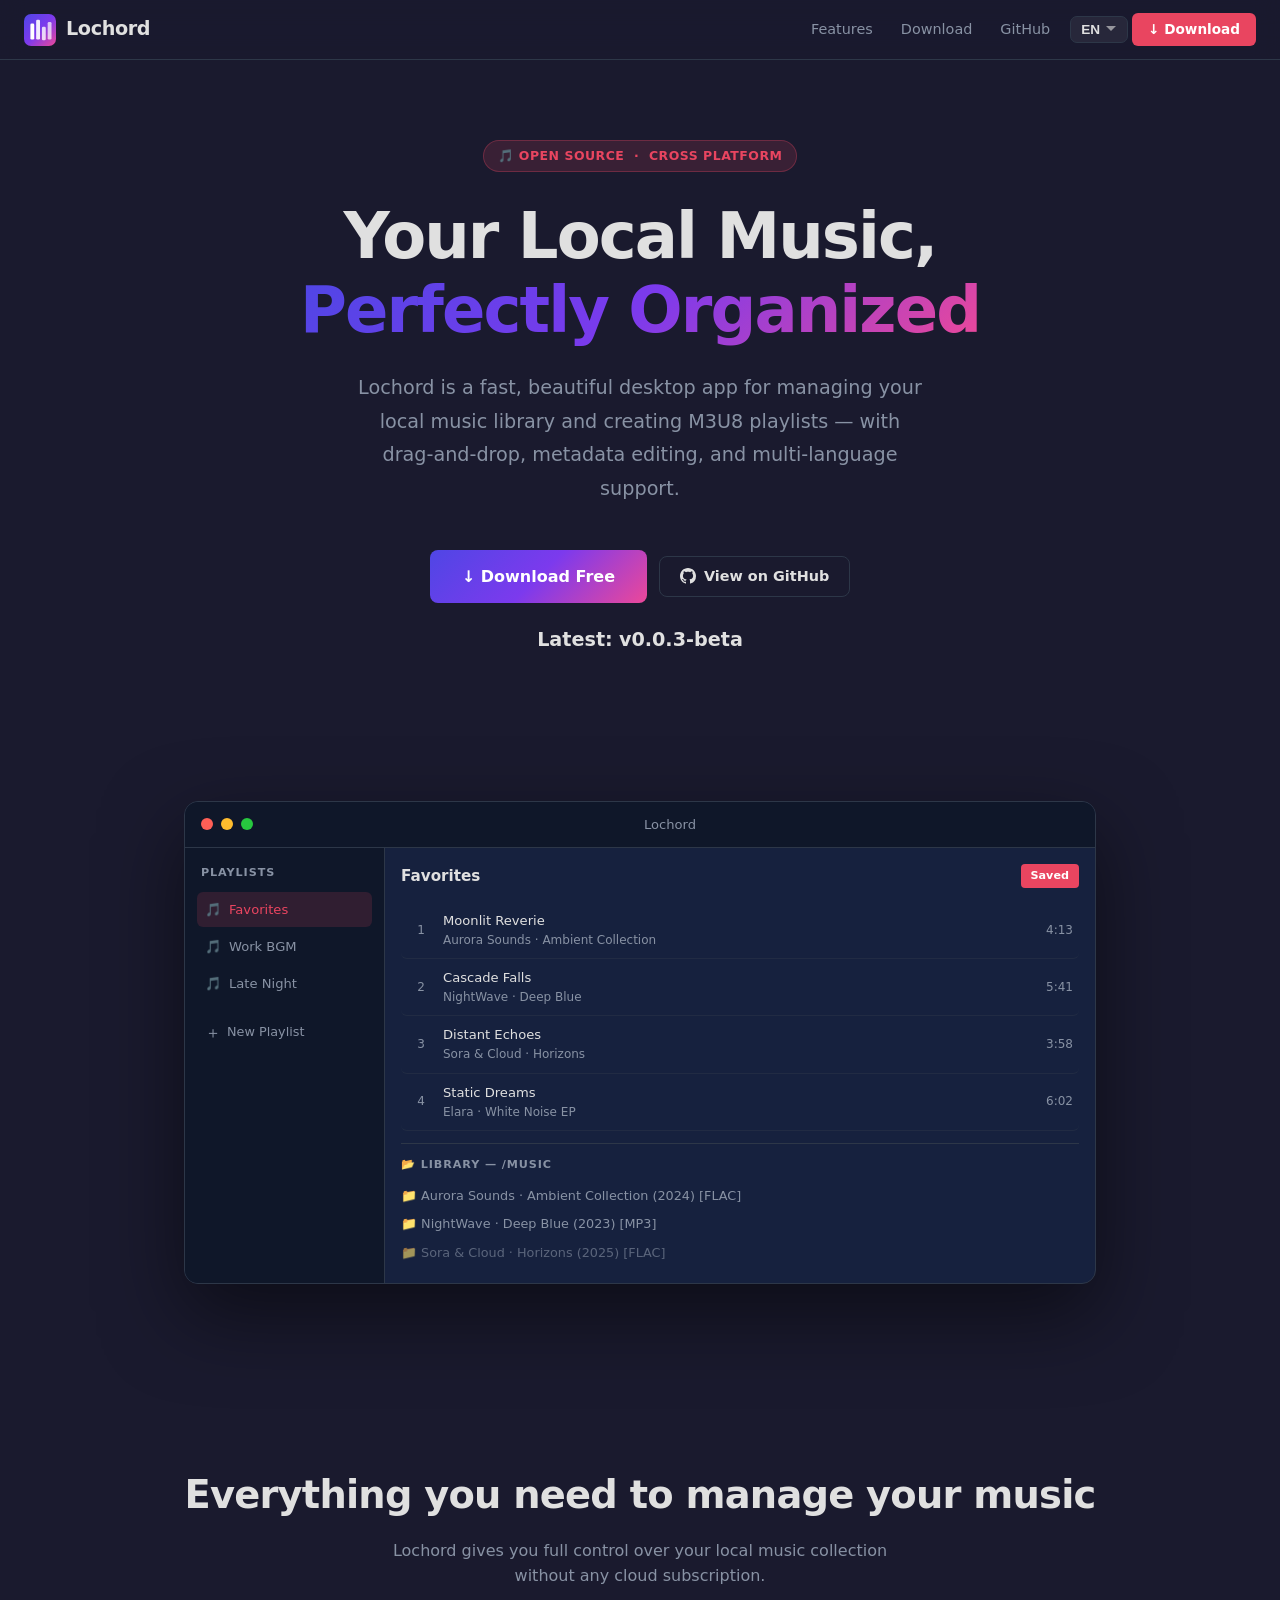
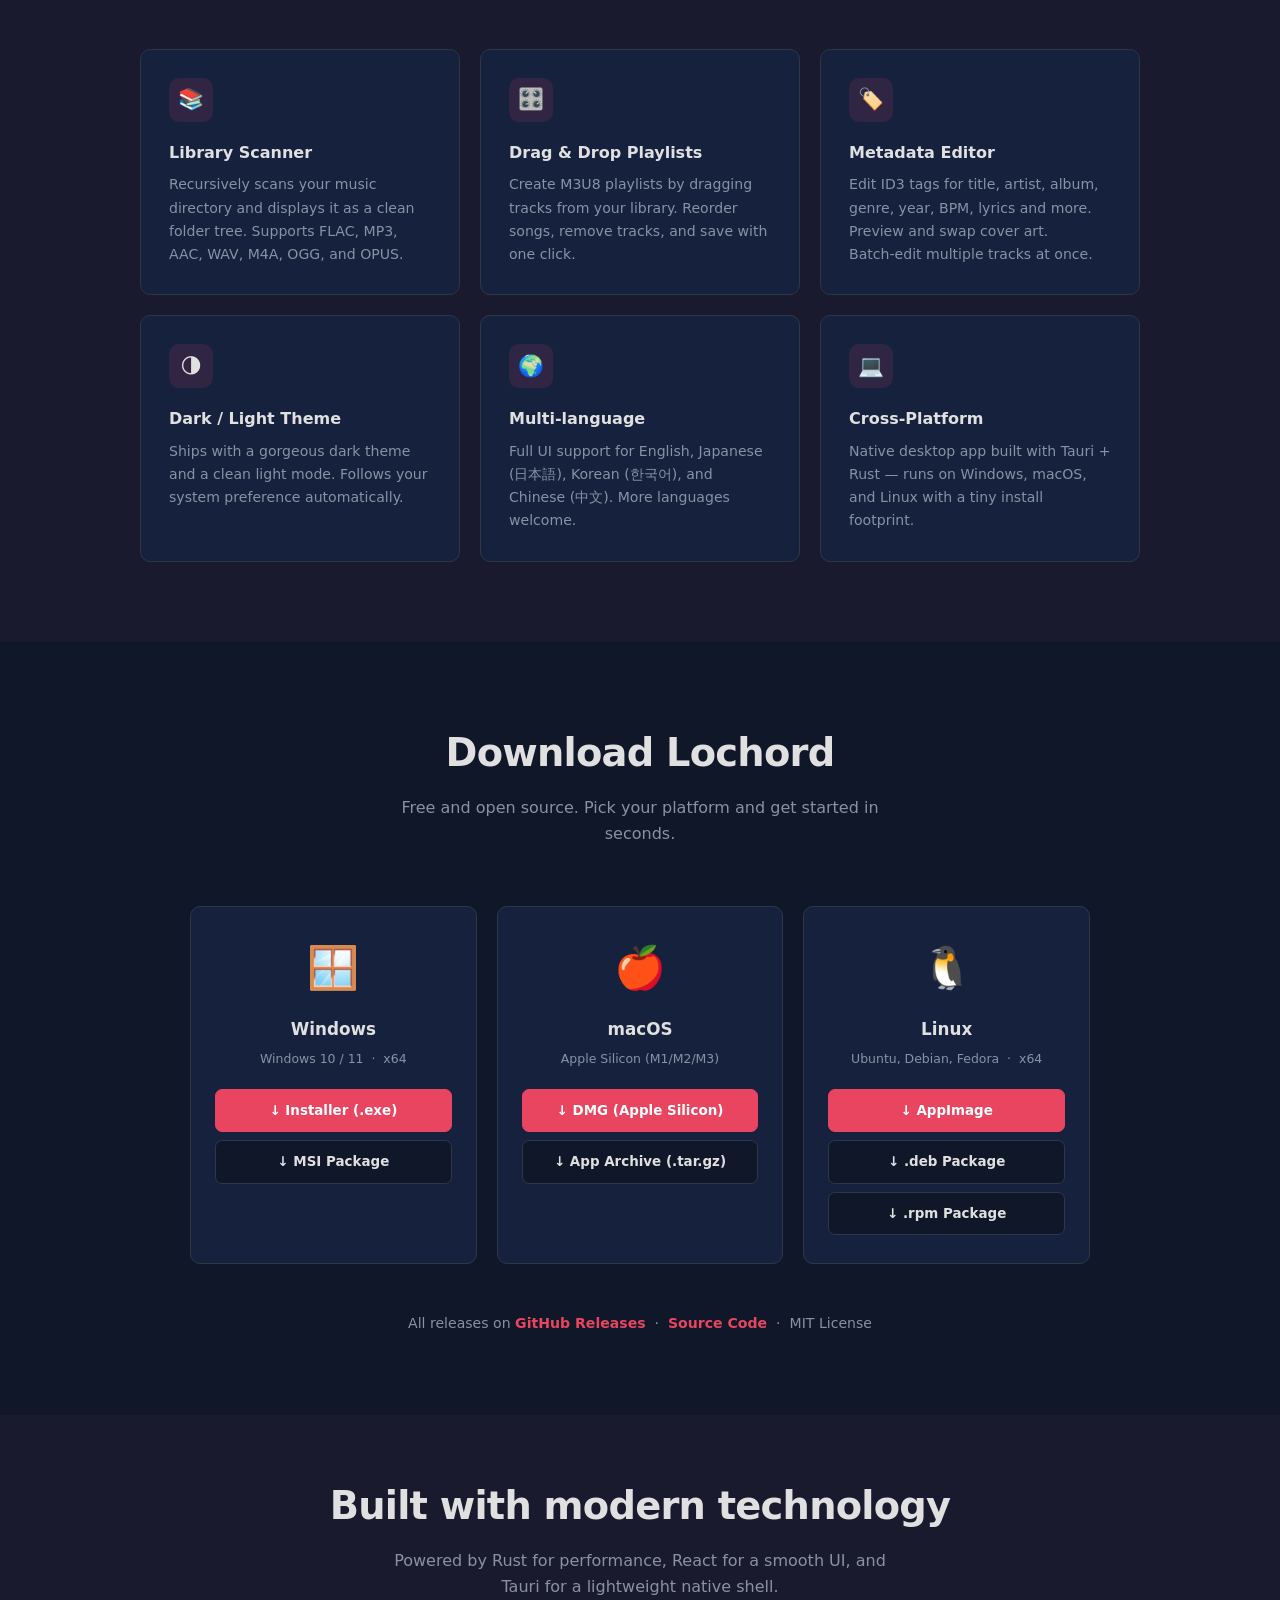
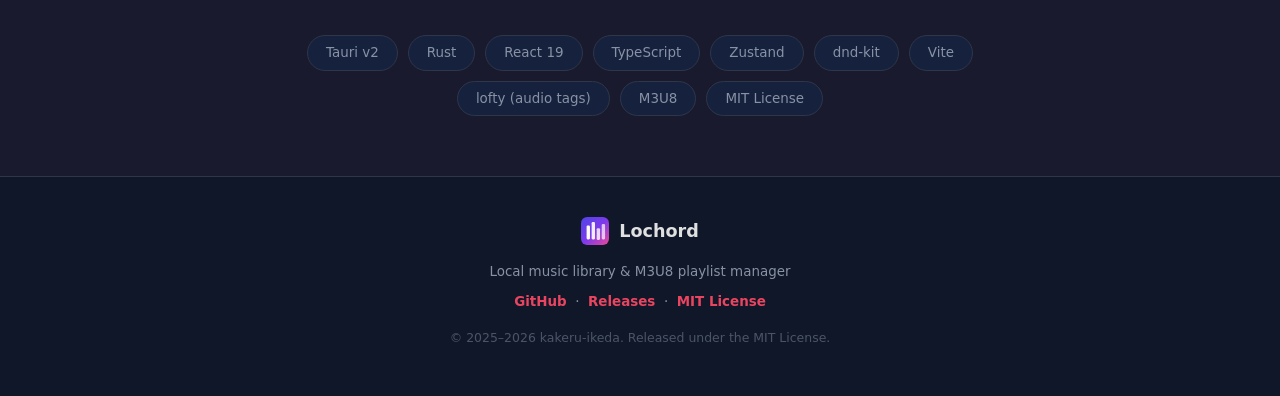
==== commit 80215e08: "fix: add favicon, fix nav download btn color, align lang-btn size - Add SVG favicon as base64 data U" ====
--- a/index.html
+++ b/index.html
@@ -8,6 +8,7 @@
   <meta property="og:description" content="A cross-platform desktop app to manage your local music library and create M3U8 playlists." />
   <meta property="og:image" content="https://raw.githubusercontent.com/kakeru-ikeda/Lochord/main/app-icon.svg" />
   <title>Lochord — Local Music Playlist Manager</title>
+  <link rel="icon" type="image/svg+xml" href="[data-uri]">
   <style>
     *, *::before, *::after { box-sizing: border-box; margin: 0; padding: 0; }
 
@@ -77,6 +78,9 @@
       transition: color 0.2s, background 0.2s;
     }
     .nav-links a:hover { color: var(--text); background: rgba(255,255,255,0.06); }
+    /* Override: btn-primary inside nav must stay white */
+    .nav-links .btn-primary,
+    .nav-links .btn-primary:hover { color: #fff; }
 
     /* Language switcher */
     .lang-switcher {
@@ -92,7 +96,7 @@
       border: 1px solid var(--border);
       border-radius: 7px;
       color: var(--text);
-      font-size: 0.82rem;
+      font-size: 0.85rem;
       font-weight: 600;
       padding: 5px 10px;
       cursor: pointer;
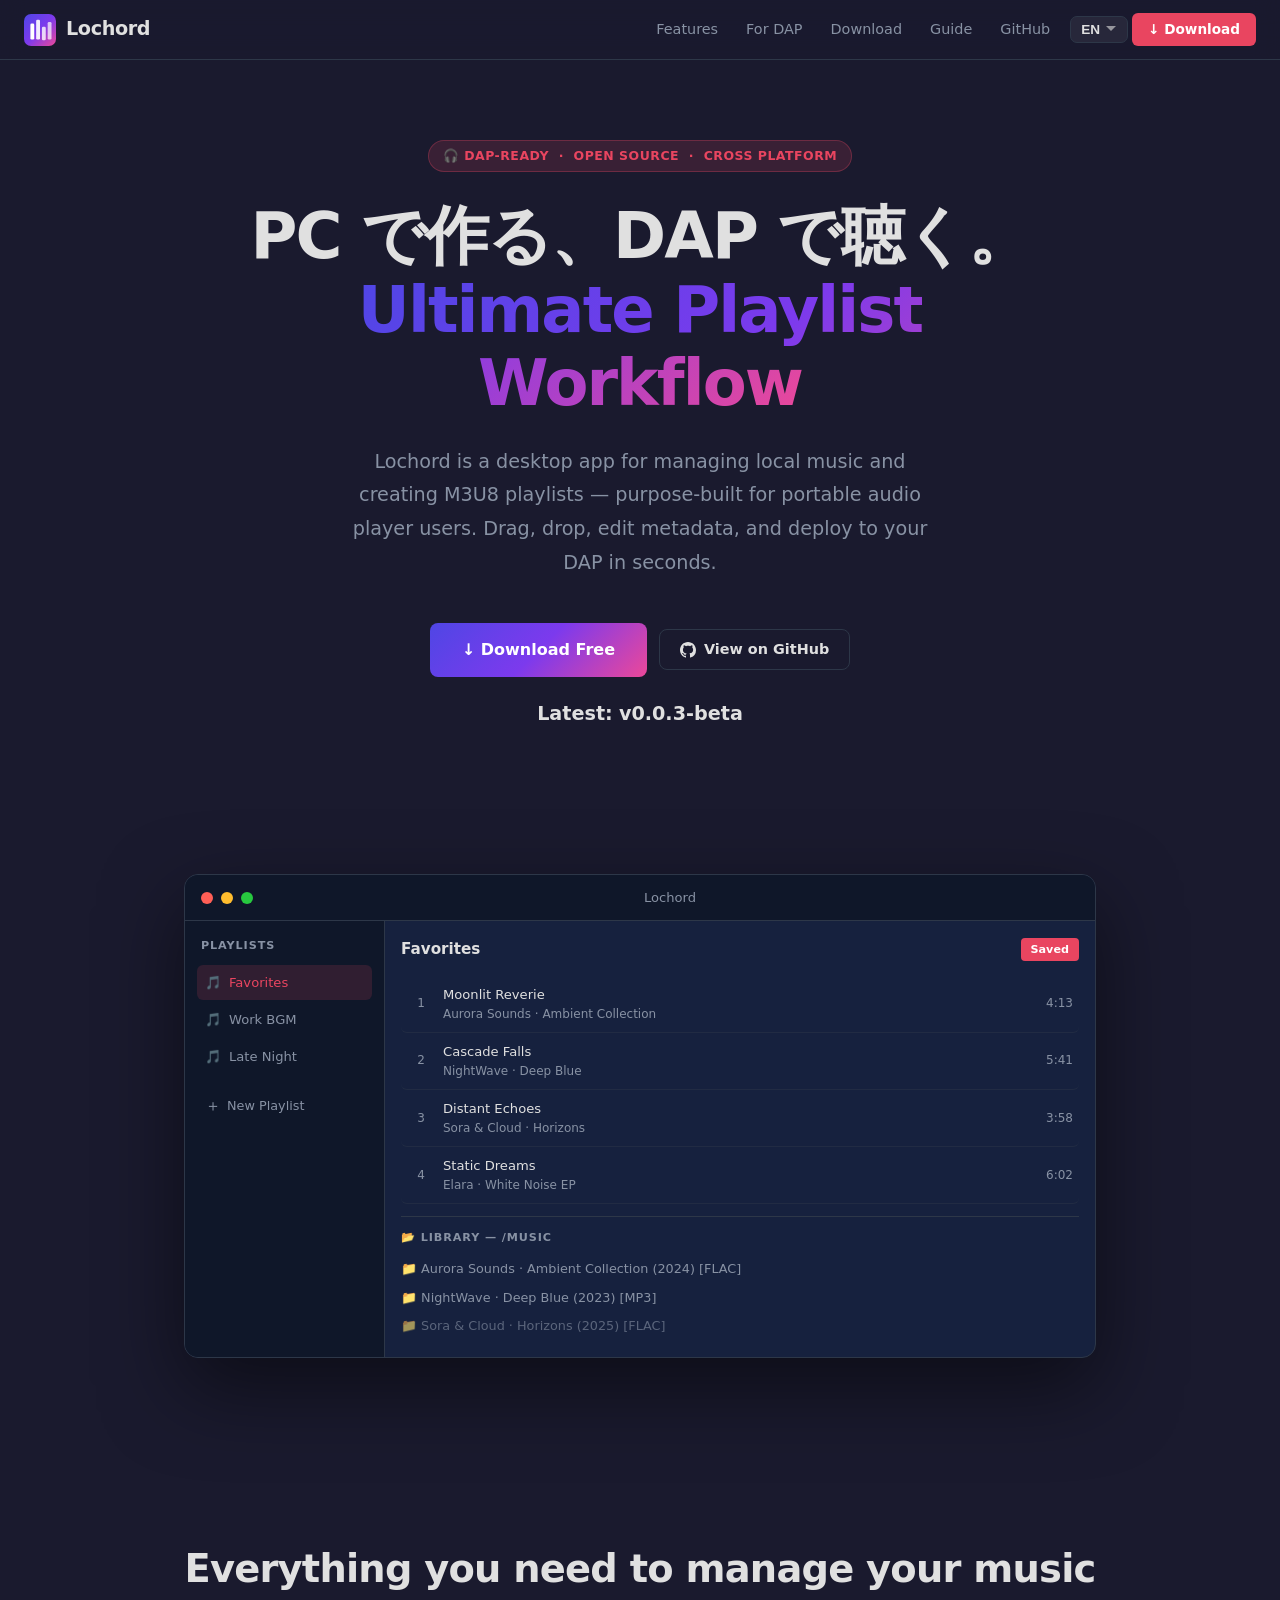
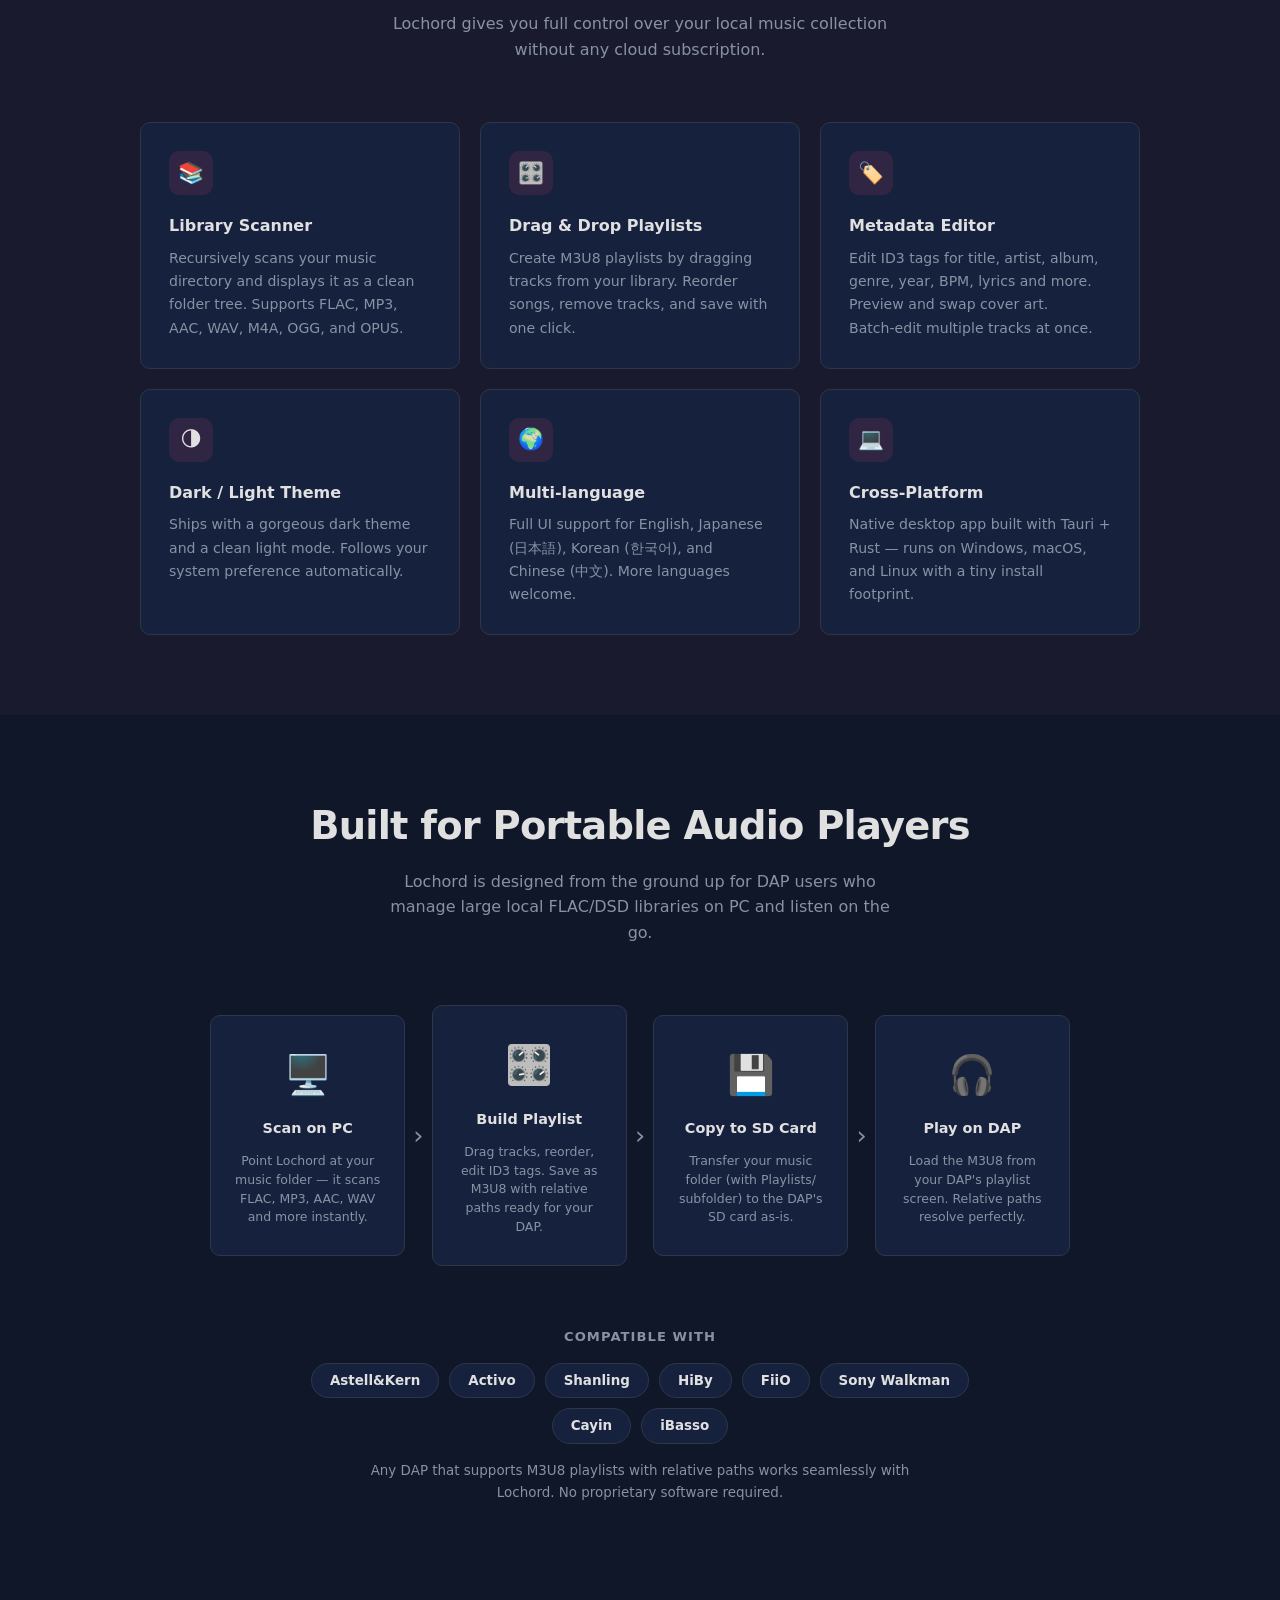
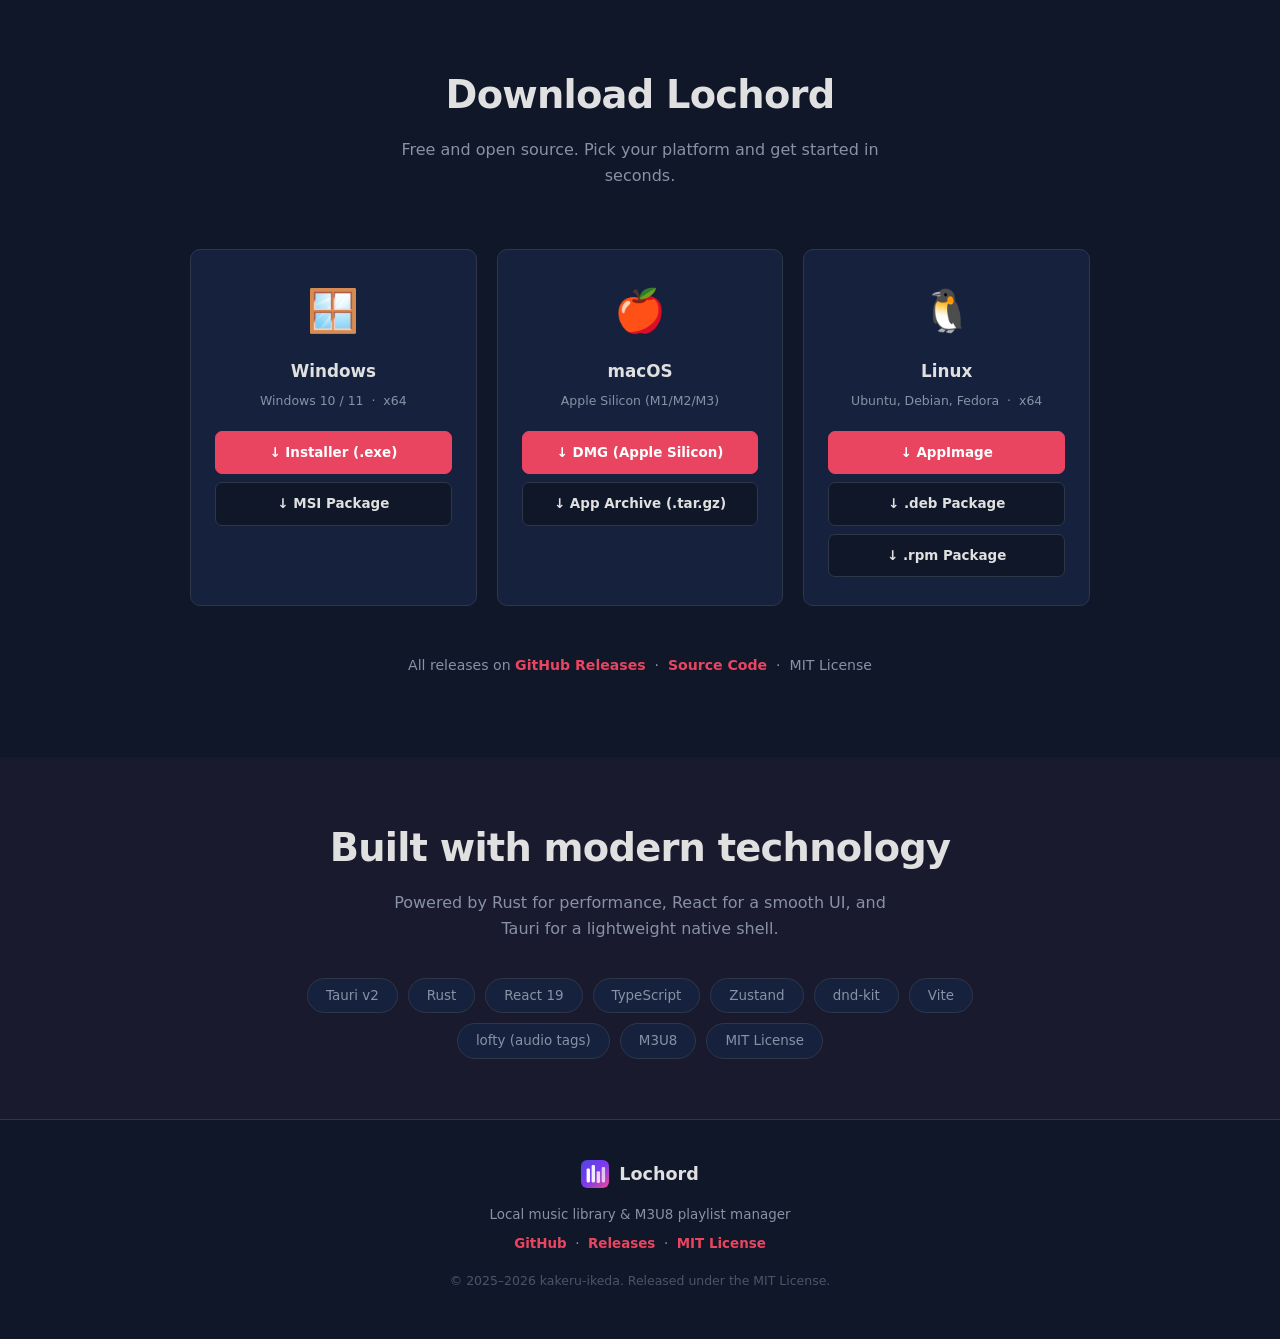
==== commit 1e68b019: "feat: add guide page and DAP section to LP index.html: - Add 'For DAP' and 'Guide' links to nav - Up" ====
--- a/index.html
+++ b/index.html
@@ -396,6 +396,79 @@
 
     /* ── Download ── */
     #download { background: var(--surface2); }
+
+    /* ── DAP section ── */
+    #dap { background: var(--surface2); }
+
+    .dap-flow {
+      display: flex;
+      align-items: center;
+      justify-content: center;
+      gap: 0;
+      flex-wrap: wrap;
+      max-width: 860px;
+      margin: 0 auto 60px;
+    }
+
+    .dap-step {
+      display: flex;
+      flex-direction: column;
+      align-items: center;
+      gap: 12px;
+      padding: 28px 24px;
+      background: var(--surface);
+      border: 1px solid var(--border);
+      border-radius: var(--radius);
+      text-align: center;
+      min-width: 160px;
+      flex: 1;
+      max-width: 200px;
+    }
+
+    .dap-arrow {
+      font-size: 1.6rem;
+      color: var(--muted);
+      padding: 0 8px;
+      flex-shrink: 0;
+    }
+
+    .dap-step-icon { font-size: 2.4rem; }
+    .dap-step h4   { font-size: 0.9rem; font-weight: 700; color: var(--text); }
+    .dap-step p    { font-size: 0.78rem; color: var(--muted); line-height: 1.5; }
+
+    .dap-brands {
+      display: flex;
+      flex-wrap: wrap;
+      gap: 10px;
+      justify-content: center;
+      max-width: 700px;
+      margin: 0 auto 16px;
+    }
+
+    .brand-chip {
+      background: var(--surface);
+      border: 1px solid var(--border);
+      border-radius: 100px;
+      padding: 6px 18px;
+      font-size: 0.84rem;
+      color: var(--text);
+      font-weight: 600;
+    }
+
+    .dap-note {
+      text-align: center;
+      font-size: 0.84rem;
+      color: var(--muted);
+      max-width: 560px;
+      margin: 0 auto;
+      line-height: 1.65;
+    }
+
+    @media (max-width: 700px) {
+      .dap-flow { flex-direction: column; align-items: stretch; }
+      .dap-arrow { transform: rotate(90deg); align-self: center; }
+      .dap-step  { max-width: 100%; }
+    }
 
     .download-grid {
       display: grid;
@@ -520,7 +593,9 @@
   </a>
   <div class="nav-links">
     <a href="#features" data-i18n="nav.features">Features</a>
+    <a href="#dap" data-i18n="nav.dap">For DAP</a>
     <a href="#download" data-i18n="nav.download">Download</a>
+    <a href="guide.html" data-i18n="nav.guide">Guide</a>
     <a href="https://github.com/kakeru-ikeda/Lochord" target="_blank" rel="noopener">GitHub</a>
 
     <!-- Language switcher -->
@@ -543,13 +618,13 @@
 
 <!-- ── Hero ── -->
 <section class="hero">
-  <div class="hero-badge" data-i18n="hero.badge">🎵 Open Source &nbsp;·&nbsp; Cross Platform</div>
+  <div class="hero-badge" data-i18n="hero.badge">🎧 DAP-Ready &nbsp;·&nbsp; Open Source &nbsp;·&nbsp; Cross Platform</div>
   <h1>
-    <span data-i18n="hero.h1a">Your Local Music,</span><br/>
-    <span class="gradient-text" data-i18n="hero.h1b">Perfectly Organized</span>
+    <span data-i18n="hero.h1a">PC で作る、DAP で聴く。</span><br/>
+    <span class="gradient-text" data-i18n="hero.h1b">Ultimate Playlist Workflow</span>
   </h1>
   <p data-i18n="hero.desc">
-    Lochord is a fast, beautiful desktop app for managing your local music library and creating M3U8 playlists — with drag‑and‑drop, metadata editing, and multi-language support.
+    Lochord is a desktop app for managing local music and creating M3U8 playlists — purpose-built for portable audio player users. Drag, drop, edit metadata, and deploy to your DAP in seconds.
   </p>
   <div class="hero-actions">
     <a href="#download" class="btn btn-grad" data-i18n="hero.downloadBtn">↓ Download Free</a>
@@ -669,6 +744,51 @@
   </div>
 </section>
 
+<!-- ── DAP Section ── -->
+<section id="dap">
+  <h2 class="section-title" data-i18n="dap.title">Built for Portable Audio Players</h2>
+  <p class="section-sub" data-i18n="dap.sub">Lochord is designed from the ground up for DAP users who manage large local FLAC/DSD libraries on PC and listen on the go.</p>
+
+  <div class="dap-flow">
+    <div class="dap-step">
+      <div class="dap-step-icon">🖥️</div>
+      <h4 data-i18n="dap.step1.title">Scan on PC</h4>
+      <p data-i18n="dap.step1.desc">Point Lochord at your music folder — it scans FLAC, MP3, AAC, WAV and more instantly.</p>
+    </div>
+    <div class="dap-arrow">›</div>
+    <div class="dap-step">
+      <div class="dap-step-icon">🎛️</div>
+      <h4 data-i18n="dap.step2.title">Build Playlist</h4>
+      <p data-i18n="dap.step2.desc">Drag tracks, reorder, edit ID3 tags. Save as M3U8 with relative paths ready for your DAP.</p>
+    </div>
+    <div class="dap-arrow">›</div>
+    <div class="dap-step">
+      <div class="dap-step-icon">💾</div>
+      <h4 data-i18n="dap.step3.title">Copy to SD Card</h4>
+      <p data-i18n="dap.step3.desc">Transfer your music folder (with Playlists/ subfolder) to the DAP's SD card as-is.</p>
+    </div>
+    <div class="dap-arrow">›</div>
+    <div class="dap-step">
+      <div class="dap-step-icon">🎧</div>
+      <h4 data-i18n="dap.step4.title">Play on DAP</h4>
+      <p data-i18n="dap.step4.desc">Load the M3U8 from your DAP's playlist screen. Relative paths resolve perfectly.</p>
+    </div>
+  </div>
+
+  <p style="text-align:center;font-size:0.82rem;font-weight:700;text-transform:uppercase;letter-spacing:0.08em;color:var(--muted);margin-bottom:16px;" data-i18n="dap.brandsLabel">Compatible with</p>
+  <div class="dap-brands">
+    <span class="brand-chip">Astell&amp;Kern</span>
+    <span class="brand-chip">Activo</span>
+    <span class="brand-chip">Shanling</span>
+    <span class="brand-chip">HiBy</span>
+    <span class="brand-chip">FiiO</span>
+    <span class="brand-chip">Sony Walkman</span>
+    <span class="brand-chip">Cayin</span>
+    <span class="brand-chip">iBasso</span>
+  </div>
+  <p class="dap-note" data-i18n="dap.note">Any DAP that supports M3U8 playlists with relative paths works seamlessly with Lochord. No proprietary software required.</p>
+</section>
+
 <!-- ── Download ── -->
 <section id="download">
   <h2 class="section-title" data-i18n="dl.title">Download Lochord</h2>
@@ -772,12 +892,14 @@
 const T = {
   en: {
     "nav.features":    "Features",
+    "nav.dap":         "For DAP",
+    "nav.guide":       "Guide",
     "nav.download":    "Download",
     "nav.downloadBtn": "↓ Download",
-    "hero.badge":      "🎵 Open Source \u00a0·\u00a0 Cross Platform",
-    "hero.h1a":        "Your Local Music,",
-    "hero.h1b":        "Perfectly Organized",
-    "hero.desc":       "Lochord is a fast, beautiful desktop app for managing your local music library and creating M3U8 playlists — with drag\u2011and\u2011drop, metadata editing, and multi-language support.",
+    "hero.badge":      "🎧 DAP-Ready \u00a0·\u00a0 Open Source \u00a0·\u00a0 Cross Platform",
+    "hero.h1a":        "Create on PC,",
+    "hero.h1b":        "Listen on Your DAP",
+    "hero.desc":       "Lochord is a desktop app purpose-built for portable audio player users. Scan your local library, build M3U8 playlists with drag-and-drop, edit metadata, and deploy to your DAP in seconds.",
     "hero.downloadBtn":"↓ Download Free",
     "hero.githubBtn":  "View on GitHub",
     "hero.latestLabel":"Latest:",
@@ -799,6 +921,18 @@
     "feat.f5.desc":  "Full UI support for English, Japanese (日本語), Korean (한국어), and Chinese (中文). More languages welcome.",
     "feat.f6.title": "Cross-Platform",
     "feat.f6.desc":  "Native desktop app built with Tauri + Rust — runs on Windows, macOS, and Linux with a tiny install footprint.",
+    "dap.title": "Built for Portable Audio Players",
+    "dap.sub":   "Lochord is designed from the ground up for DAP users who manage large local FLAC/DSD libraries on PC and listen on the go.",
+    "dap.step1.title": "Scan on PC",
+    "dap.step1.desc":  "Point Lochord at your music folder — it scans FLAC, MP3, AAC, WAV and more instantly.",
+    "dap.step2.title": "Build Playlist",
+    "dap.step2.desc":  "Drag tracks, reorder, edit ID3 tags. Save as M3U8 with relative paths ready for your DAP.",
+    "dap.step3.title": "Copy to SD Card",
+    "dap.step3.desc":  "Transfer your music folder (with Playlists/ subfolder) to the DAP's SD card as-is.",
+    "dap.step4.title": "Play on DAP",
+    "dap.step4.desc":  "Load the M3U8 from your DAP's playlist screen. Relative paths resolve perfectly.",
+    "dap.brandsLabel": "Compatible with",
+    "dap.note":        "Any DAP that supports M3U8 playlists with relative paths works seamlessly with Lochord. No proprietary software required.",
     "dl.title": "Download Lochord",
     "dl.sub":   "Free and open source. Pick your platform and get started in seconds.",
     "dl.win.name":    "Windows",
@@ -826,12 +960,14 @@
 
   ja: {
     "nav.features":    "機能",
+    "nav.dap":         "DAP 向け",
+    "nav.guide":       "使い方",
     "nav.download":    "ダウンロード",
     "nav.downloadBtn": "↓ ダウンロード",
-    "hero.badge":      "🎵 オープンソース \u00a0·\u00a0 クロスプラットフォーム",
-    "hero.h1a":        "あなたのローカル音楽を、",
-    "hero.h1b":        "完璧に整理する",
-    "hero.desc":       "Lochord は、ローカル音楽ライブラリを管理し M3U8 プレイリストを作成するための、高速で美しいデスクトップアプリです。ドラッグ＆ドロップ、メタデータ編集、多言語対応を搭載しています。",
+    "hero.badge":      "🎧 DAP 対応 \u00a0·\u00a0 オープンソース \u00a0·\u00a0 クロスプラットフォーム",
+    "hero.h1a":        "PC で作る、",
+    "hero.h1b":        "DAP で聴く",
+    "hero.desc":       "Lochord は、DAP ユーザーのために設計されたデスクトップアプリです。PC の大容量 FLAC ライブラリをスキャンし、M3U8 プレイリストをドラッグ＆ドロップで作成して、DAP に転送するところまでをシームレスに実現します。",
     "hero.downloadBtn":"↓ 無料でダウンロード",
     "hero.githubBtn":  "GitHub で見る",
     "hero.latestLabel":"最新バージョン：",
@@ -853,6 +989,18 @@
     "feat.f5.desc":  "English / 日本語 / 한국어 / 中文 の UI を完全サポート。他言語も歓迎しています。",
     "feat.f6.title": "クロスプラットフォーム",
     "feat.f6.desc":  "Tauri + Rust で構築されたネイティブアプリ。Windows・macOS・Linux で軽快に動作します。",
+    "dap.title": "ポータブルオーディオプレイヤー（DAP）のために",
+    "dap.sub":   "Astell&Kern・Activo・Shanling など、ハイレゾ DAP ユーザーのプレイリスト作成を PC で快適に。",
+    "dap.step1.title": "PC でスキャン",
+    "dap.step1.desc":  "音楽フォルダを指定するだけで FLAC・MP3・WAV などを瞬時にスキャン。",
+    "dap.step2.title": "プレイリスト作成",
+    "dap.step2.desc":  "ドラッグ＆ドロップで並べ、ID3 タグを編集。相対パス付き M3U8 で保存。",
+    "dap.step3.title": "SD カードへコピー",
+    "dap.step3.desc":  "音楽フォルダごと（Playlists/ サブフォルダ含む）DAP の SD カードへそのままコピー。",
+    "dap.step4.title": "DAP で再生",
+    "dap.step4.desc":  "DAP のプレイリスト画面から M3U8 を読み込めば完了。相対パスが正しく解決されます。",
+    "dap.brandsLabel": "対応している主な DAP ブランド",
+    "dap.note":        "相対パス付き M3U8 をサポートする DAP であれば、Lochord と組み合わせてシームレスに動作します。専用ソフト不要。",
     "dl.title": "Lochord をダウンロード",
     "dl.sub":   "無料・オープンソース。プラットフォームを選んで今すぐ始めましょう。",
     "dl.win.name":    "Windows",
@@ -880,12 +1028,14 @@
 
   ko: {
     "nav.features":    "기능",
+    "nav.dap":         "DAP용",
+    "nav.guide":       "사용 방법",
     "nav.download":    "다운로드",
     "nav.downloadBtn": "↓ 다운로드",
-    "hero.badge":      "🎵 오픈소스 \u00a0·\u00a0 크로스 플랫폼",
-    "hero.h1a":        "로컬 음악을,",
-    "hero.h1b":        "완벽하게 정리하세요",
-    "hero.desc":       "Lochord는 로컬 음악 라이브러리를 관리하고 M3U8 플레이리스트를 만드는 빠르고 아름다운 데스크톱 앱입니다. 드래그 앤 드롭, 메타데이터 편집, 다국어 지원을 제공합니다.",
+    "hero.badge":      "🎧 DAP 지원 \u00a0·\u00a0 오픈소스 \u00a0·\u00a0 크로스 플랫폼",
+    "hero.h1a":        "PC에서 만들고,",
+    "hero.h1b":        "DAP에서 감상하세요",
+    "hero.desc":       "Lochord는 DAP 사용자를 위해 설계된 데스크톱 앱입니다. PC의 대용량 FLAC 라이브러리를 스캔하고, M3U8 플레이리스트를 드래그 앤 드롭으로 만들어 DAP에 바로 전송하세요.",
     "hero.downloadBtn":"↓ 무료 다운로드",
     "hero.githubBtn":  "GitHub에서 보기",
     "hero.latestLabel":"최신 버전:",
@@ -907,6 +1057,18 @@
     "feat.f5.desc":  "영어, 日本語, 한국어, 中文 UI를 완전 지원합니다. 추가 언어도 환영합니다.",
     "feat.f6.title": "크로스 플랫폼",
     "feat.f6.desc":  "Tauri + Rust로 만들어진 네이티브 앱. Windows, macOS, Linux에서 가볍게 실행됩니다.",
+    "dap.title": "포터블 오디오 플레이어(DAP)를 위해 설계",
+    "dap.sub":   "Astell&Kern, Shanling, HiBy 등 하이레스 DAP 사용자의 플레이리스트 관리를 PC에서 쉽게.",
+    "dap.step1.title": "PC에서 스캔",
+    "dap.step1.desc":  "음악 폴더를 지정하면 FLAC, MP3, WAV 등을 즉시 스캔합니다.",
+    "dap.step2.title": "플레이리스트 생성",
+    "dap.step2.desc":  "드래그 앤 드롭으로 트랙 추가, ID3 태그 편집. 상대 경로 포함 M3U8로 저장.",
+    "dap.step3.title": "SD 카드에 복사",
+    "dap.step3.desc":  "음악 폴더(Playlists/ 포함)를 DAP SD 카드에 그대로 복사.",
+    "dap.step4.title": "DAP에서 재생",
+    "dap.step4.desc":  "DAP의 플레이리스트 화면에서 M3U8을 불러오면 완료. 상대 경로가 완벽히 해석됩니다.",
+    "dap.brandsLabel": "호환 브랜드",
+    "dap.note":        "상대 경로 M3U8을 지원하는 모든 DAP에서 Lochord와 원활하게 작동합니다. 전용 소프트웨어 불필요.",
     "dl.title": "Lochord 다운로드",
     "dl.sub":   "무료 오픈소스. 플랫폼을 선택하고 바로 시작하세요.",
     "dl.win.name":    "Windows",
@@ -934,12 +1096,14 @@
 
   zh: {
     "nav.features":    "功能",
+    "nav.dap":         "DAP 专区",
+    "nav.guide":       "使用指南",
     "nav.download":    "下载",
     "nav.downloadBtn": "↓ 下载",
-    "hero.badge":      "🎵 开源软件 \u00a0·\u00a0 跨平台",
-    "hero.h1a":        "管理您的本地音乐，",
-    "hero.h1b":        "井然有序",
-    "hero.desc":       "Lochord 是一款快速、美观的桌面应用，用于管理本地音乐库并创建 M3U8 播放列表，支持拖放操作、元数据编辑和多语言界面。",
+    "hero.badge":      "🎧 DAP 就绪 \u00a0·\u00a0 开源软件 \u00a0·\u00a0 跨平台",
+    "hero.h1a":        "在 PC 上创建，",
+    "hero.h1b":        "在 DAP 上聆听",
+    "hero.desc":       "Lochord 专为便携音频播放器用户打造，在 PC 上扫描本地音乐库、拖放创建 M3U8 播放列表、编辑元数据，数秒内部署到 DAP。",
     "hero.downloadBtn":"↓ 免费下载",
     "hero.githubBtn":  "在 GitHub 上查看",
     "hero.latestLabel":"最新版本：",
@@ -961,6 +1125,18 @@
     "feat.f5.desc":  "完整支持 English、日本語、한국어、中文 界面，欢迎贡献更多语言。",
     "feat.f6.title": "跨平台",
     "feat.f6.desc":  "基于 Tauri + Rust 构建的原生桌面应用，在 Windows、macOS 和 Linux 上轻量运行。",
+    "dap.title": "专为便携音频播放器（DAP）设计",
+    "dap.sub":   "无论是 Astell&Kern、Shanling 还是 HiBy，Lochord 让 PC 上的高品质曲库管理变得轻松。",
+    "dap.step1.title": "PC 扫描",
+    "dap.step1.desc":  "指定音乐文件夹，即可瞬间扫描 FLAC、MP3、WAV 等格式。",
+    "dap.step2.title": "创建播放列表",
+    "dap.step2.desc":  "拖放添加曲目，编辑 ID3 标签，以相对路径保存为 M3U8。",
+    "dap.step3.title": "复制到 SD 卡",
+    "dap.step3.desc":  "将音乐文件夹（含 Playlists/ 子文件夹）原样复制到 DAP 的 SD 卡。",
+    "dap.step4.title": "DAP 播放",
+    "dap.step4.desc":  "从 DAP 播放列表界面加载 M3U8，相对路径自动解析，即可播放。",
+    "dap.brandsLabel": "兼容品牌",
+    "dap.note":        "任何支持相对路径 M3U8 播放列表的 DAP 均可与 Lochord 无缝配合使用。无需专用软件。",
     "dl.title": "下载 Lochord",
     "dl.sub":   "免费开源，选择您的平台，立即开始使用。",
     "dl.win.name":    "Windows",
@@ -985,7 +1161,6 @@
     "footer.releases": "版本发布",
     "footer.copy":     "© 2025–2026 kakeru-ikeda. 基于 MIT 许可证发布。",
   },
-};
 
 const LANG_LABELS = { en: "EN", ja: "JA", ko: "KO", zh: "ZH" };
 const HTML_LANGS  = { en: "en", ja: "ja", ko: "ko", zh: "zh" };
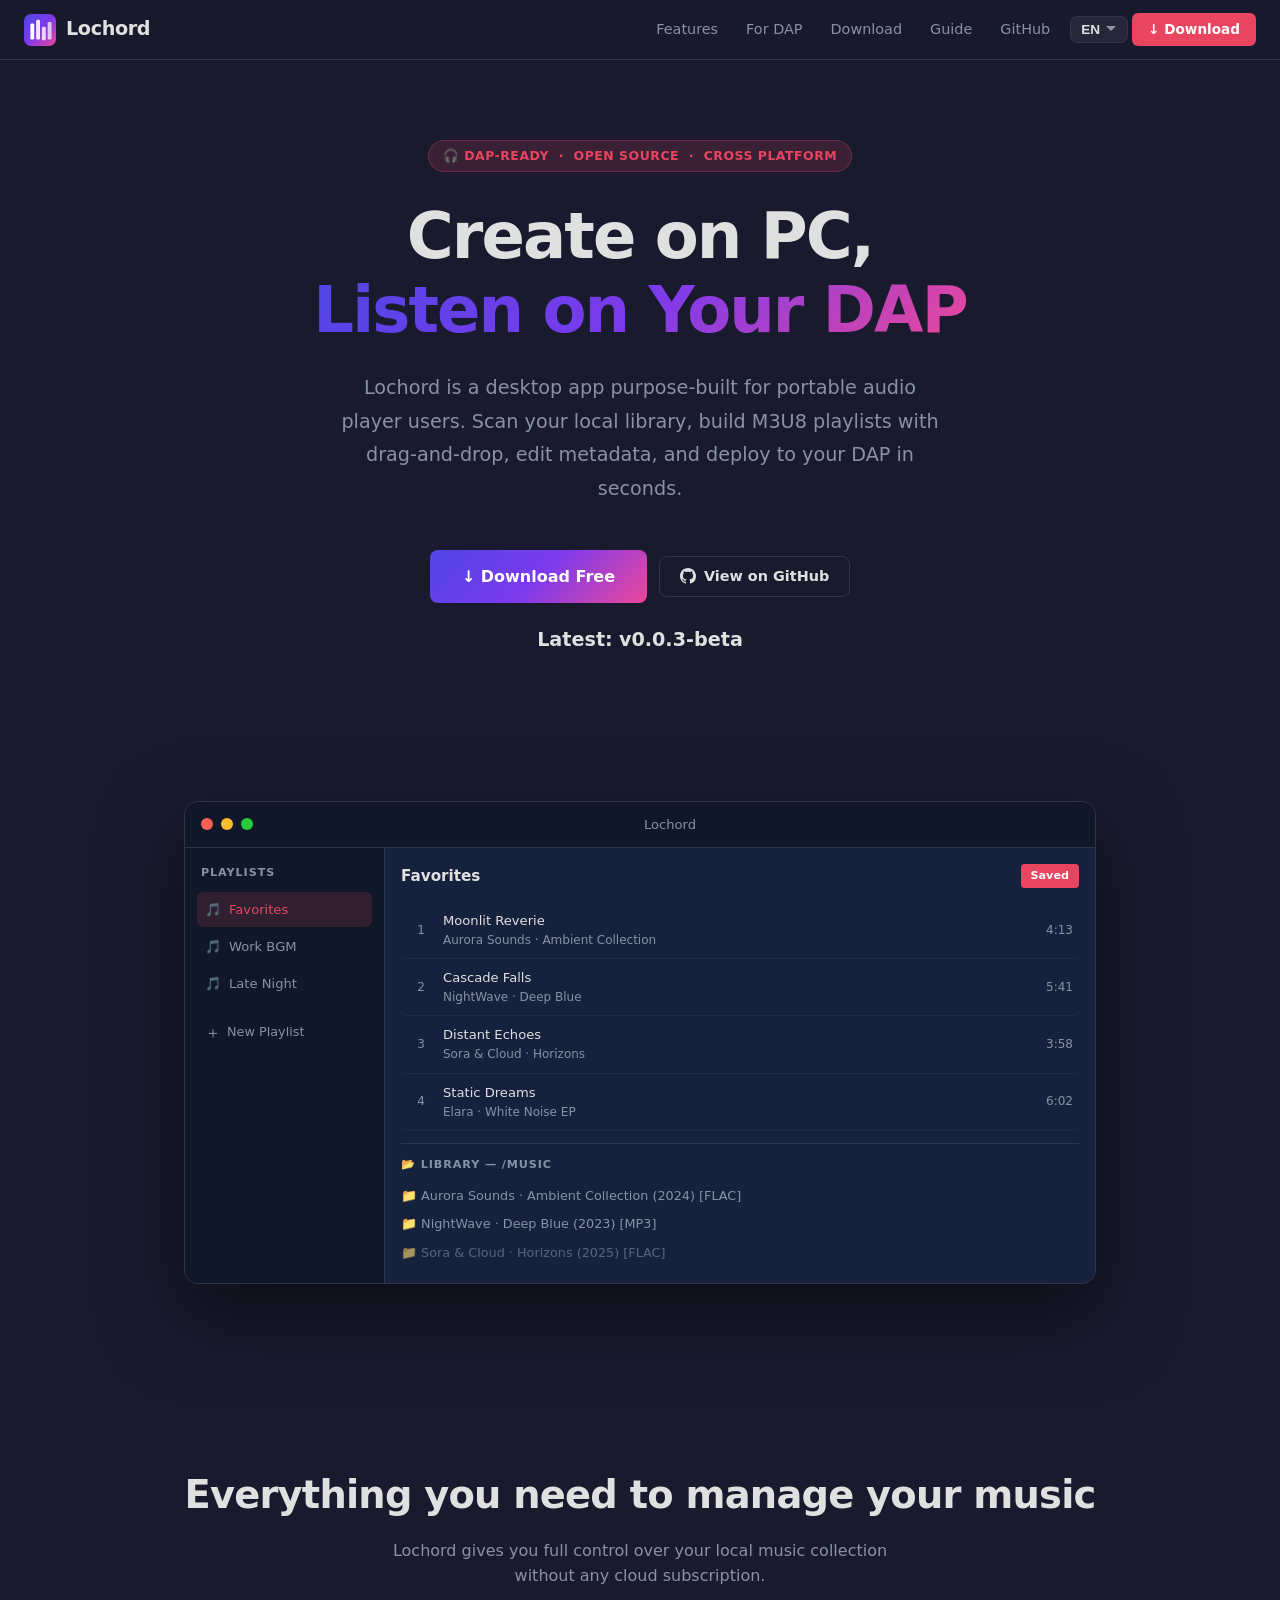
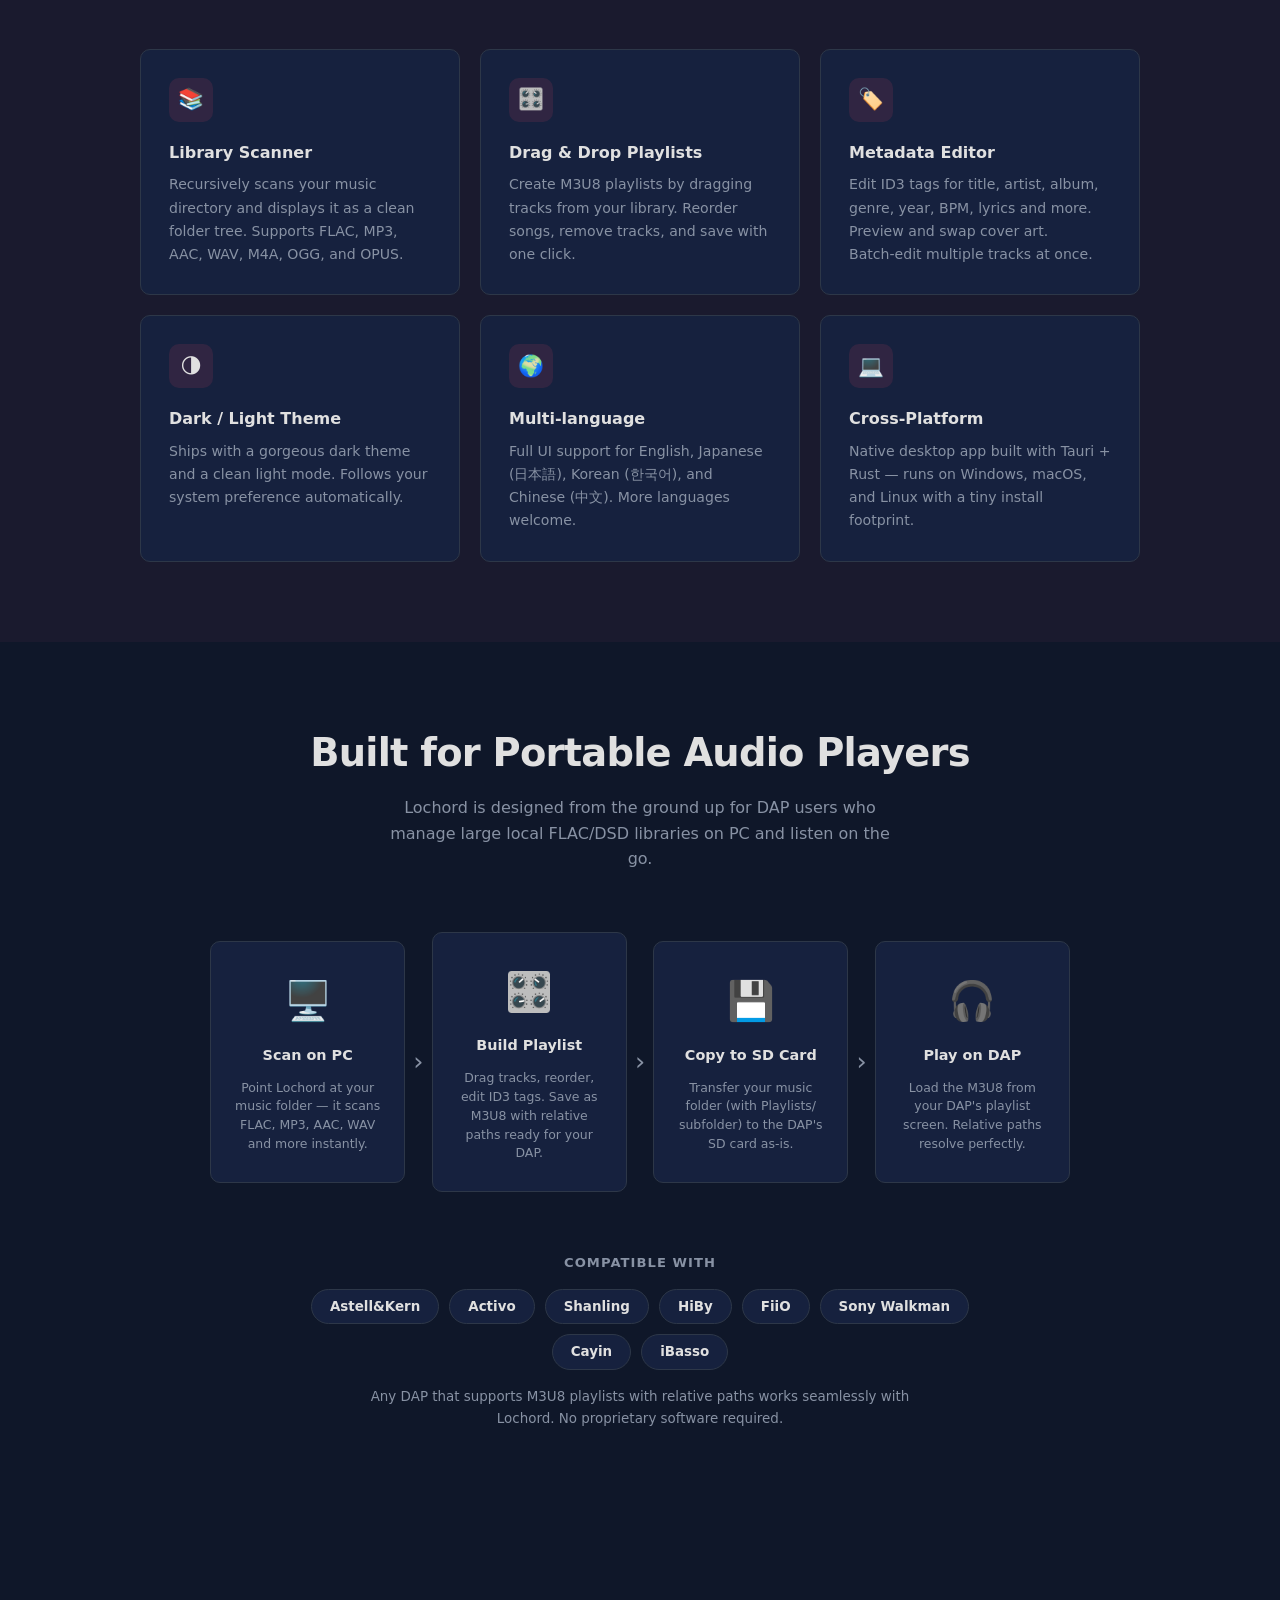
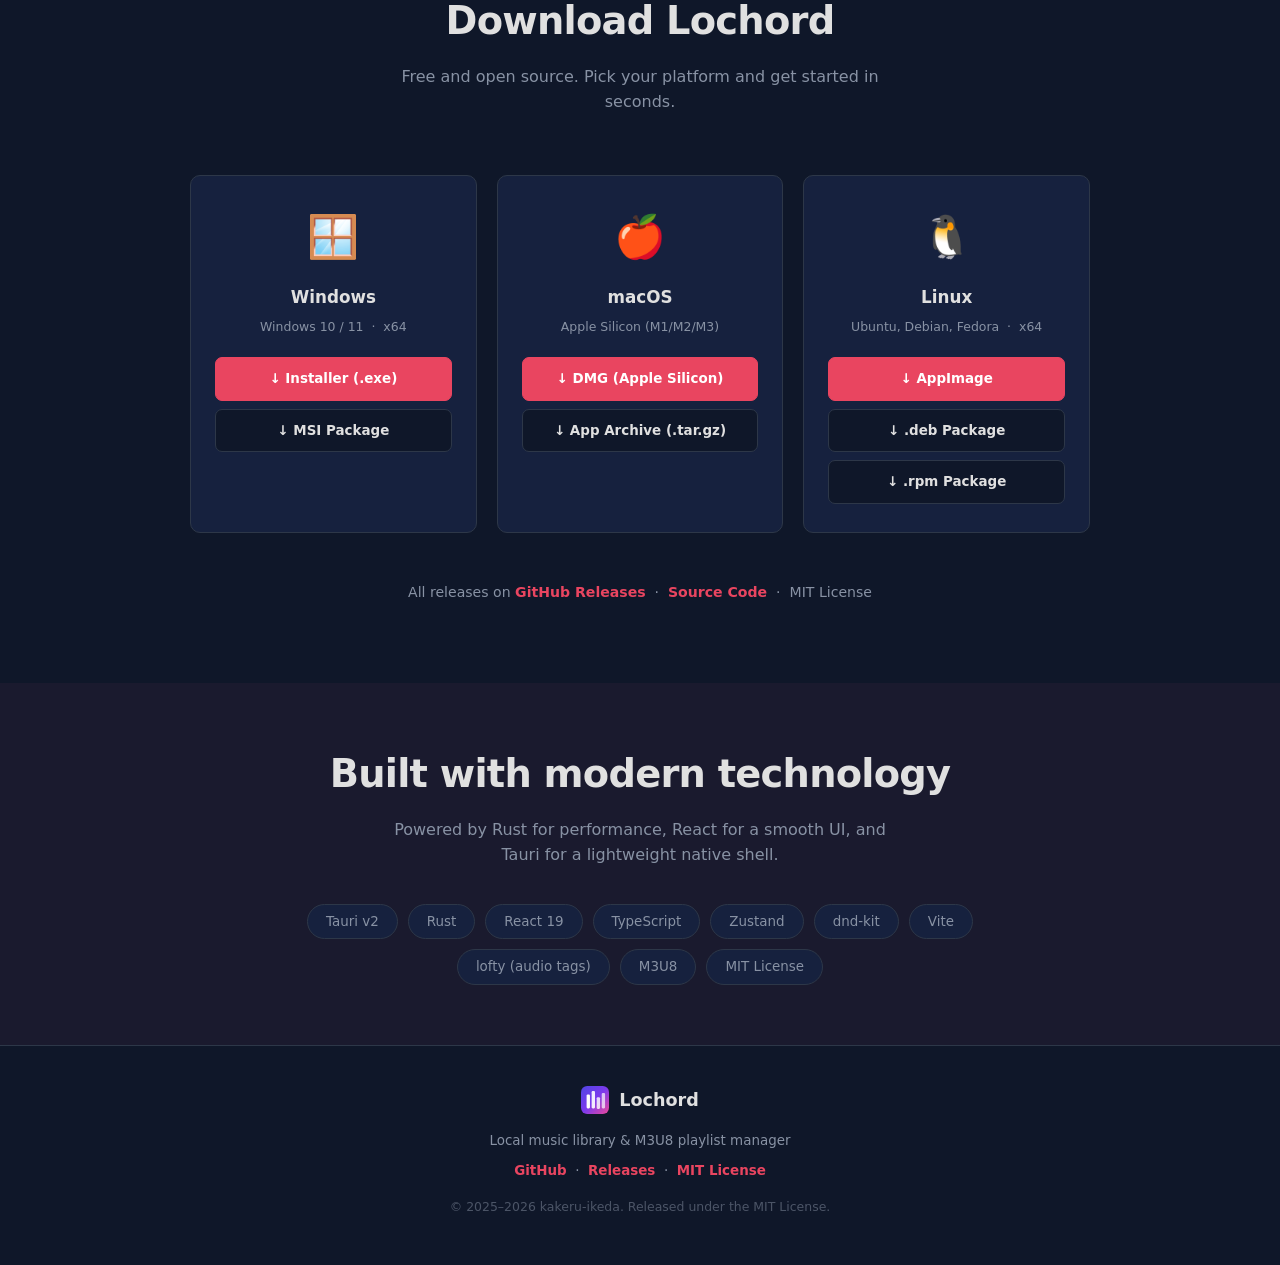
==== commit 1c198542: "fix: close T translation object (missing closing brace broke i18n) The zh dictionary closing }, was " ====
--- a/index.html
+++ b/index.html
@@ -1161,8 +1161,9 @@
     "footer.releases": "版本发布",
     "footer.copy":     "© 2025–2026 kakeru-ikeda. 基于 MIT 许可证发布。",
   },
-
-const LANG_LABELS = { en: "EN", ja: "JA", ko: "KO", zh: "ZH" };
+};
+
+const LANG_LABELS= { en: "EN", ja: "JA", ko: "KO", zh: "ZH" };
 const HTML_LANGS  = { en: "en", ja: "ja", ko: "ko", zh: "zh" };
 
 // ── Apply translations ───────────────────────────────────────────────────────
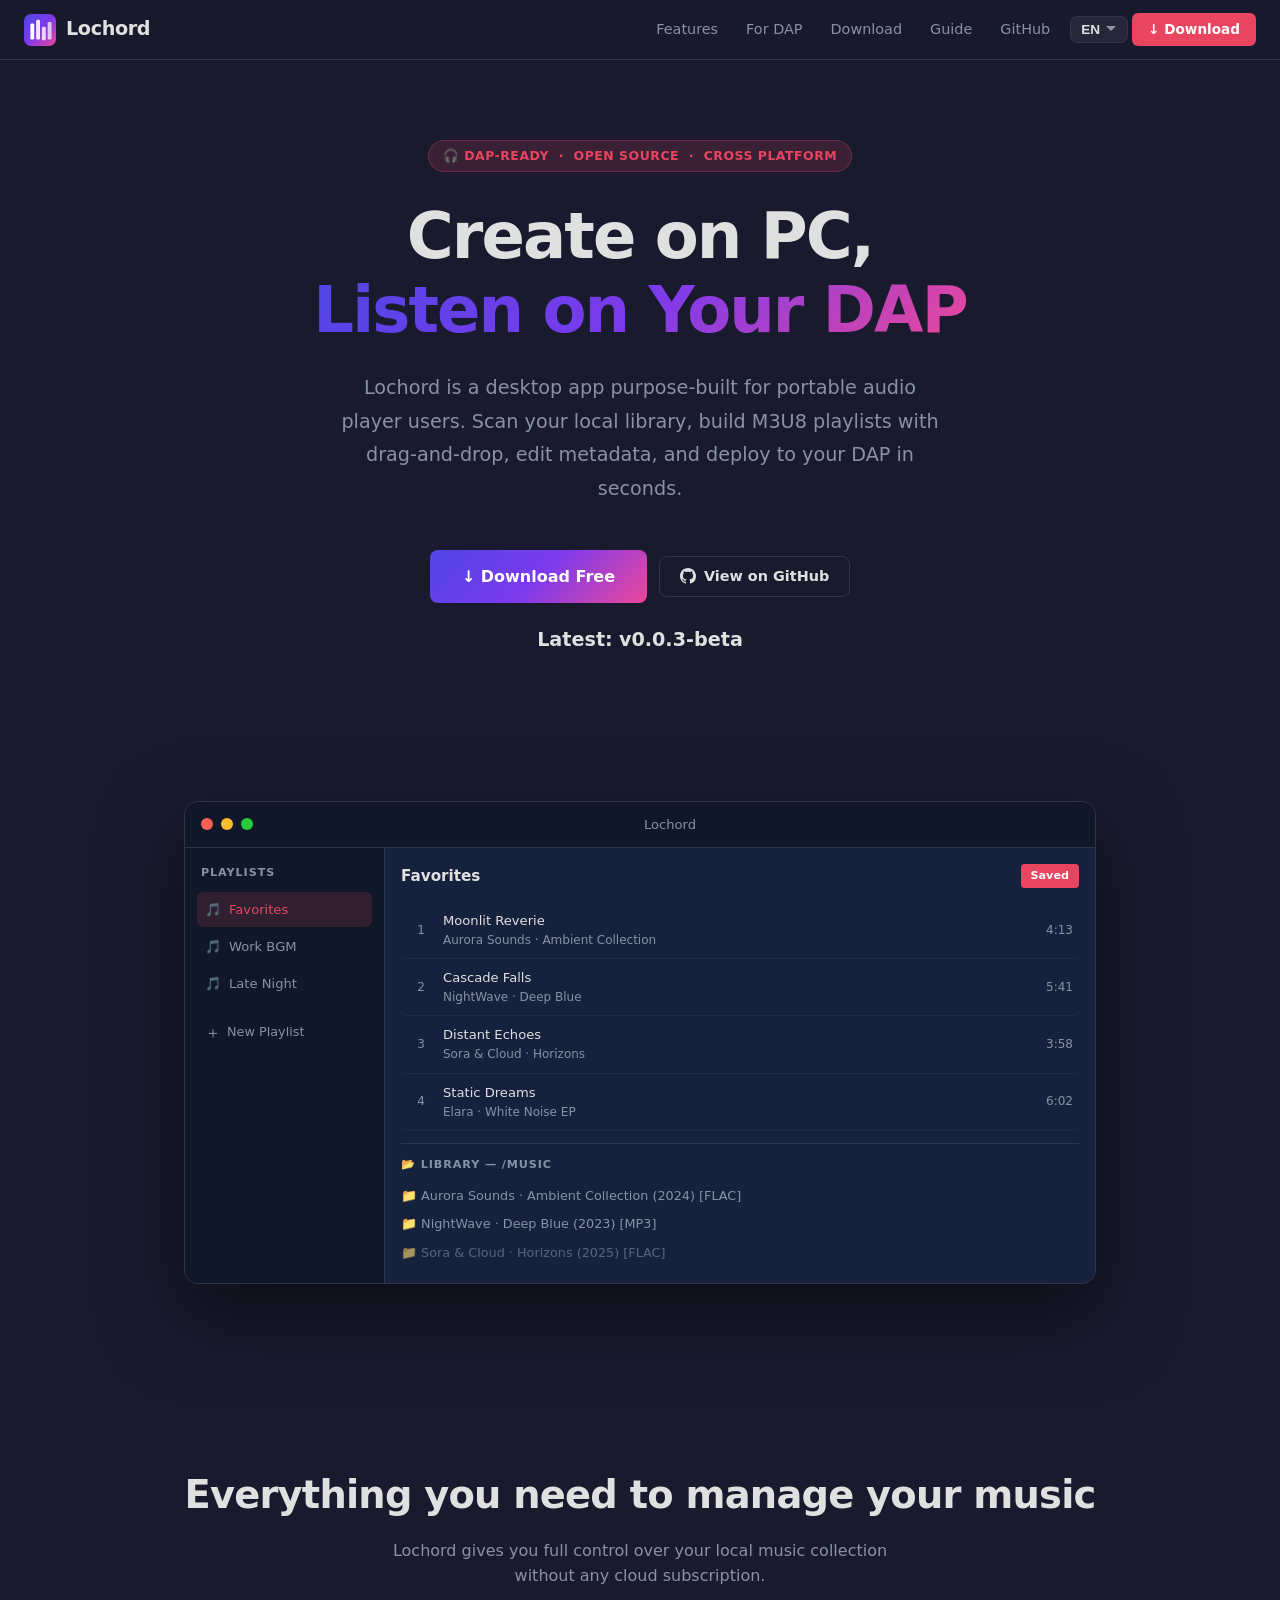
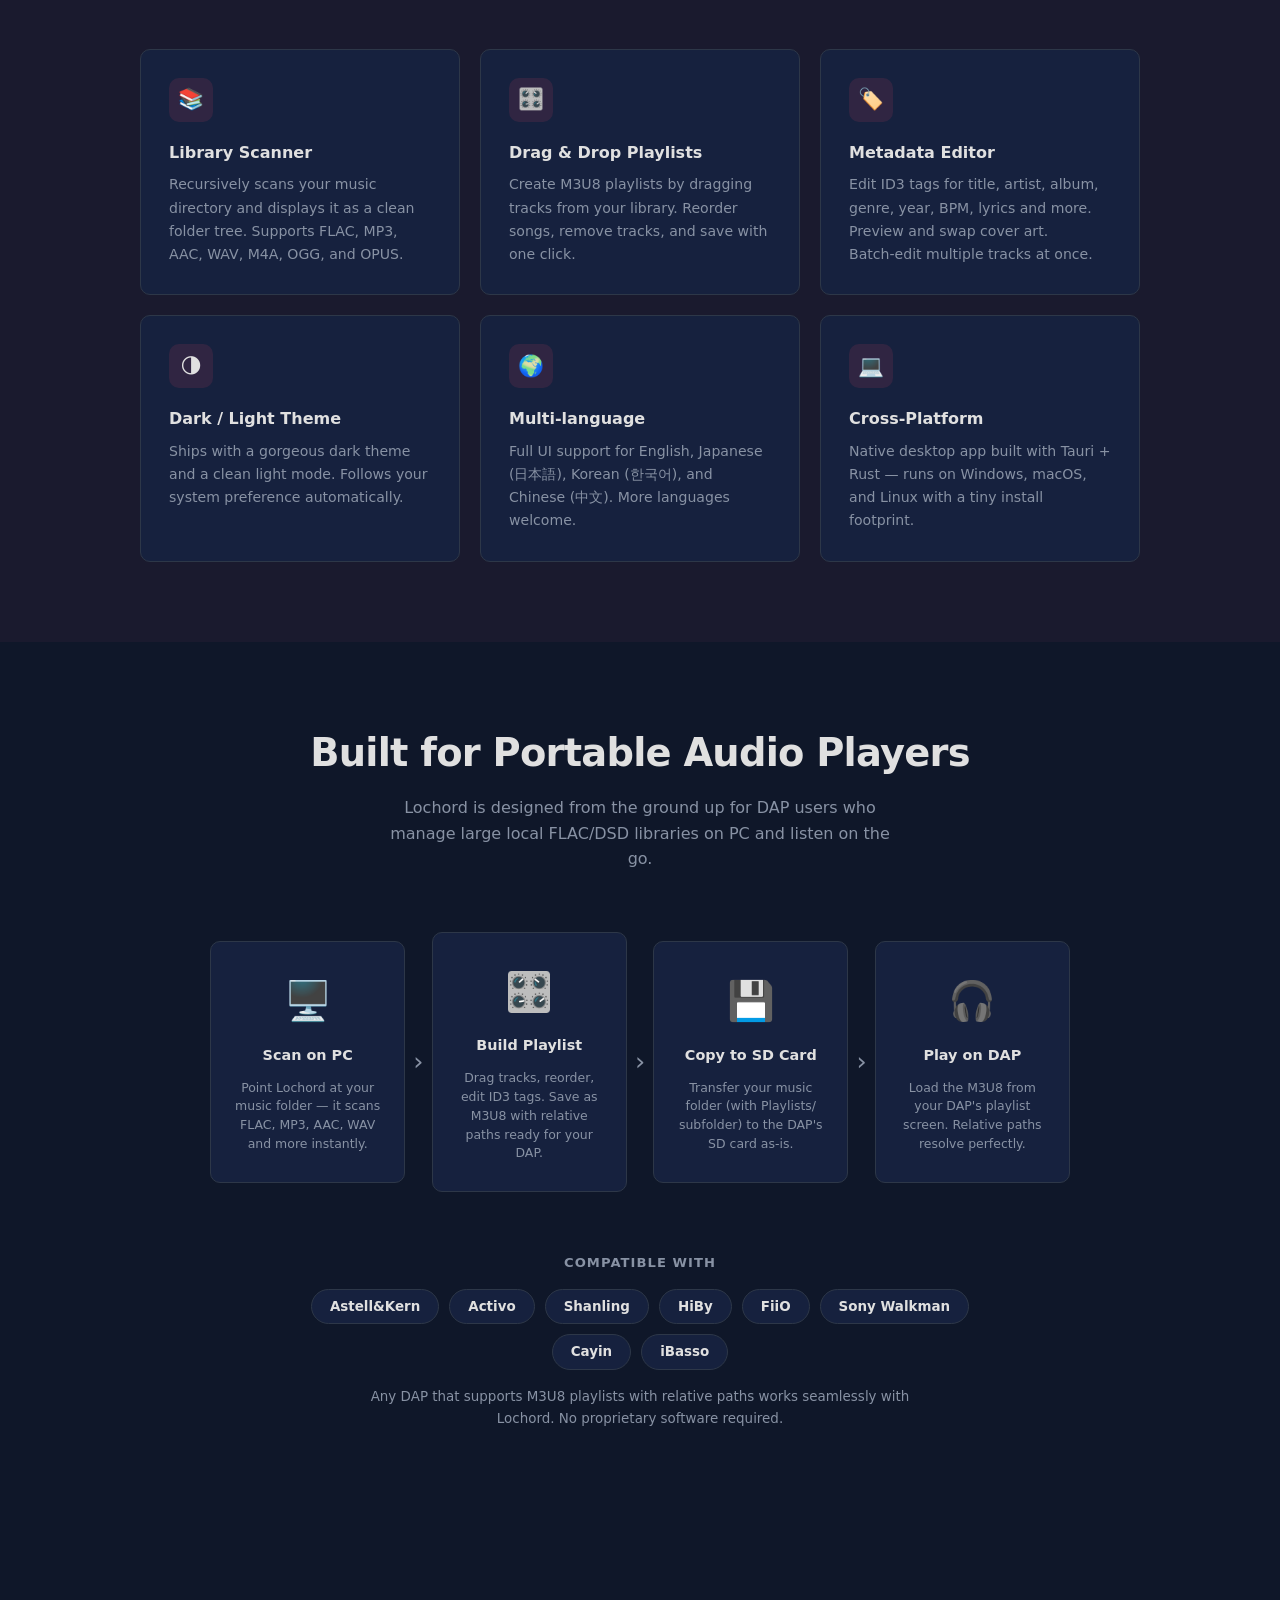
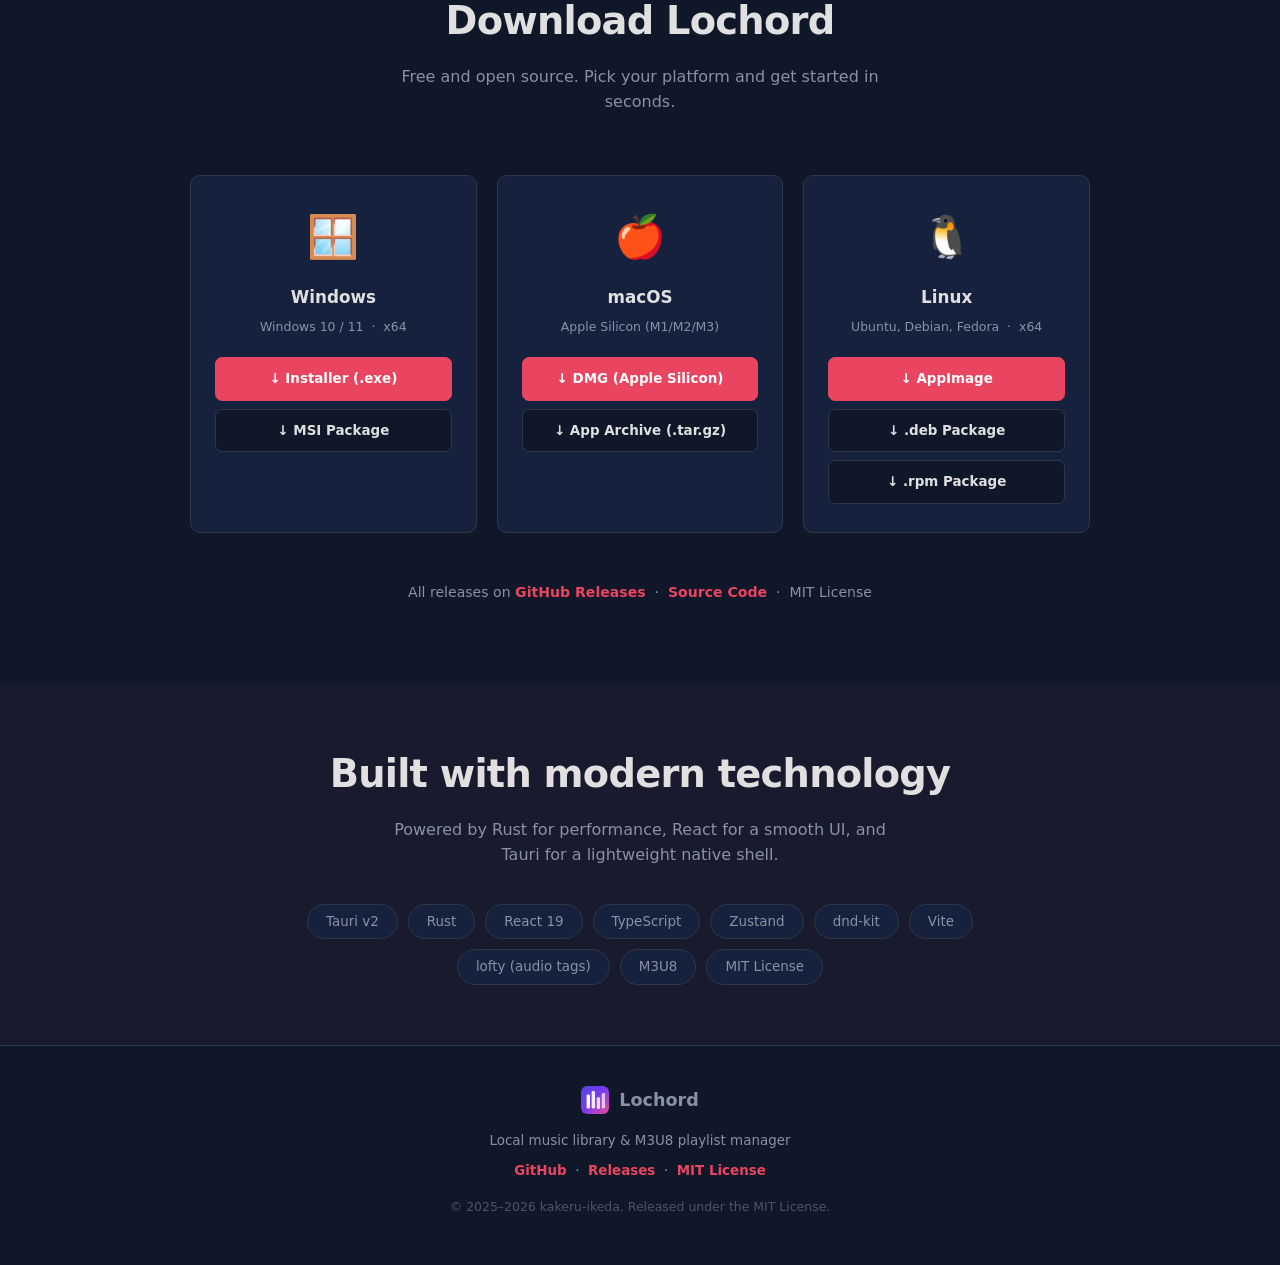
==== commit c2ad65fc: "refactor: extract shared CSS, translations, and i18n engine to assets/ - assets/style.css: shared re" ====
--- a/index.html
+++ b/index.html
@@ -3,178 +3,27 @@
 <head>
   <meta charset="UTF-8" />
   <meta name="viewport" content="width=device-width, initial-scale=1.0" />
-  <meta name="description" content="Lochord — Local music library & M3U8 playlist manager." />
-  <meta property="og:title" content="Lochord — Local Music Playlist Manager" />
-  <meta property="og:description" content="A cross-platform desktop app to manage your local music library and create M3U8 playlists." />
-  <meta property="og:image" content="https://raw.githubusercontent.com/kakeru-ikeda/Lochord/main/app-icon.svg" />
-  <title>Lochord — Local Music Playlist Manager</title>
+  <meta name="description" id="meta-desc" content="Create M3U8 playlists on PC and copy to your DAP. Supports Astell&amp;Kern, Shanling, HiBy, FiiO, Sony Walkman. Free, open-source, Windows/macOS/Linux." />
+  <meta name="keywords"    id="meta-kw"   content="M3U8 playlist manager, DAP playlist creator, Astell&Kern playlist, local music library, portable audio player software, HiBy playlist, FiiO playlist, free music manager" />
+  <meta property="og:type"        content="website" />
+  <meta property="og:url"         content="https://kakeru-ikeda.github.io/lochord-landing/" />
+  <meta property="og:title"       id="og-title" content="Lochord — M3U8 Playlist Manager for DAP" />
+  <meta property="og:description" id="og-desc"  content="Create M3U8 playlists on PC and copy to your DAP. Supports Astell&amp;Kern, Shanling, HiBy, FiiO. Free &amp; open-source." />
+  <meta property="og:image"       content="https://raw.githubusercontent.com/kakeru-ikeda/Lochord/main/app-icon.svg" />
+  <meta name="twitter:card"        content="summary" />
+  <meta name="twitter:title"       id="tw-title" content="Lochord — M3U8 Playlist Manager for DAP" />
+  <meta name="twitter:description" id="tw-desc"  content="Create M3U8 playlists on PC and copy to your DAP. Supports Astell&amp;Kern, Shanling, HiBy, FiiO. Free &amp; open-source." />
+  <link rel="canonical" href="https://kakeru-ikeda.github.io/lochord-landing/" />
+  <link rel="alternate" hreflang="en" href="https://kakeru-ikeda.github.io/lochord-landing/?lang=en" />
+  <link rel="alternate" hreflang="ja" href="https://kakeru-ikeda.github.io/lochord-landing/?lang=ja" />
+  <link rel="alternate" hreflang="ko" href="https://kakeru-ikeda.github.io/lochord-landing/?lang=ko" />
+  <link rel="alternate" hreflang="zh" href="https://kakeru-ikeda.github.io/lochord-landing/?lang=zh" />
+  <link rel="alternate" hreflang="x-default" href="https://kakeru-ikeda.github.io/lochord-landing/" />
+  <title id="page-title">Lochord — M3U8 Playlist Manager for DAP</title>
   <link rel="icon" type="image/svg+xml" href="[data-uri]">
+  <link rel="stylesheet" href="assets/style.css">
   <style>
-    *, *::before, *::after { box-sizing: border-box; margin: 0; padding: 0; }
-
-    :root {
-      --bg:        #1a1a2e;
-      --surface:   #16213e;
-      --surface2:  #0f1729;
-      --accent:    #e94560;
-      --accent-h:  #ff5577;
-      --text:      #e0e0e0;
-      --muted:     #8892a4;
-      --border:    #2d3748;
-      --grad:      linear-gradient(135deg, #4F46E5 0%, #7C3AED 50%, #EC4899 100%);
-      --radius:    10px;
-    }
-
-    html { scroll-behavior: smooth; }
-
-    body {
-      background: var(--bg);
-      color: var(--text);
-      font-family: -apple-system, BlinkMacSystemFont, 'Segoe UI', system-ui, sans-serif;
-      line-height: 1.6;
-      min-height: 100vh;
-    }
-
-    a { color: inherit; text-decoration: none; }
-
-    /* ── Nav ── */
-    nav {
-      position: fixed;
-      top: 0; left: 0; right: 0;
-      z-index: 100;
-      background: rgba(26, 26, 46, 0.85);
-      backdrop-filter: blur(12px);
-      -webkit-backdrop-filter: blur(12px);
-      border-bottom: 1px solid var(--border);
-      padding: 0 24px;
-      height: 60px;
-      display: flex;
-      align-items: center;
-      justify-content: space-between;
-    }
-
-    .nav-brand {
-      display: flex;
-      align-items: center;
-      gap: 10px;
-      font-size: 1.2rem;
-      font-weight: 700;
-      letter-spacing: -0.02em;
-    }
-
-    .nav-brand svg { width: 32px; height: 32px; flex-shrink: 0; }
-
-    .nav-links {
-      display: flex;
-      align-items: center;
-      gap: 4px;
-    }
-
-    .nav-links a {
-      color: var(--muted);
-      font-size: 0.9rem;
-      padding: 6px 12px;
-      border-radius: 6px;
-      transition: color 0.2s, background 0.2s;
-    }
-    .nav-links a:hover { color: var(--text); background: rgba(255,255,255,0.06); }
-    /* Override: btn-primary inside nav must stay white */
-    .nav-links .btn-primary,
-    .nav-links .btn-primary:hover { color: #fff; }
-
-    /* Language switcher */
-    .lang-switcher {
-      position: relative;
-      margin-left: 4px;
-    }
-
-    .lang-btn {
-      display: flex;
-      align-items: center;
-      gap: 5px;
-      background: rgba(255,255,255,0.06);
-      border: 1px solid var(--border);
-      border-radius: 7px;
-      color: var(--text);
-      font-size: 0.85rem;
-      font-weight: 600;
-      padding: 5px 10px;
-      cursor: pointer;
-      transition: background 0.2s, border-color 0.2s;
-      white-space: nowrap;
-    }
-    .lang-btn:hover { background: rgba(255,255,255,0.10); border-color: var(--muted); }
-    .lang-btn svg { opacity: 0.6; transition: transform 0.2s; }
-    .lang-switcher.open .lang-btn svg { transform: rotate(180deg); }
-
-    .lang-menu {
-      display: none;
-      position: absolute;
-      right: 0;
-      top: calc(100% + 6px);
-      background: var(--surface);
-      border: 1px solid var(--border);
-      border-radius: 8px;
-      overflow: hidden;
-      box-shadow: 0 8px 24px rgba(0,0,0,0.4);
-      min-width: 130px;
-      z-index: 200;
-    }
-    .lang-switcher.open .lang-menu { display: block; }
-
-    .lang-menu button {
-      display: flex;
-      align-items: center;
-      gap: 8px;
-      width: 100%;
-      padding: 9px 14px;
-      background: none;
-      border: none;
-      color: var(--muted);
-      font-size: 0.85rem;
-      cursor: pointer;
-      transition: background 0.15s, color 0.15s;
-      text-align: left;
-    }
-    .lang-menu button:hover { background: rgba(255,255,255,0.06); color: var(--text); }
-    .lang-menu button.active { color: var(--accent); background: rgba(233,69,96,0.08); }
-
-    .btn {
-      display: inline-flex;
-      align-items: center;
-      gap: 8px;
-      padding: 8px 20px;
-      border-radius: 8px;
-      font-size: 0.9rem;
-      font-weight: 600;
-      cursor: pointer;
-      transition: all 0.2s;
-      border: none;
-      text-decoration: none;
-    }
-
-    .btn-primary {
-      background: var(--accent);
-      color: #fff;
-    }
-    .btn-primary:hover { background: var(--accent-h); transform: translateY(-1px); box-shadow: 0 4px 20px rgba(233,69,96,0.4); }
-
-    .btn-outline {
-      background: transparent;
-      color: var(--text);
-      border: 1px solid var(--border);
-    }
-    .btn-outline:hover { border-color: var(--muted); background: rgba(255,255,255,0.04); }
-
-    .btn-grad {
-      background: var(--grad);
-      color: #fff;
-      font-size: 1rem;
-      padding: 14px 32px;
-    }
-    .btn-grad:hover { opacity: 0.9; transform: translateY(-2px); box-shadow: 0 6px 28px rgba(124,58,237,0.45); }
-
-    /* ── Hero ── */
+    /* ── Hero ──────────────────────────────────────────────────────────── */
     .hero {
       padding: 140px 24px 100px;
       max-width: 900px;
@@ -206,13 +55,6 @@
       margin-bottom: 24px;
     }
 
-    .gradient-text {
-      background: var(--grad);
-      -webkit-background-clip: text;
-      -webkit-text-fill-color: transparent;
-      background-clip: text;
-    }
-
     .hero p {
       font-size: clamp(1rem, 2vw, 1.2rem);
       color: var(--muted);
@@ -538,32 +380,8 @@
       font-weight: 500;
     }
 
-    /* ── Footer ── */
-    footer {
-      background: var(--surface2);
-      border-top: 1px solid var(--border);
-      padding: 40px 24px;
-      text-align: center;
-    }
-
-    .footer-brand {
-      display: inline-flex;
-      align-items: center;
-      gap: 10px;
-      font-size: 1.1rem;
-      font-weight: 700;
-      margin-bottom: 16px;
-    }
-    .footer-brand svg { width: 28px; height: 28px; }
-
-    footer p { font-size: 0.84rem; color: var(--muted); margin-bottom: 8px; }
-    footer a { color: var(--accent); font-weight: 600; transition: color 0.2s; }
-    footer a:hover { color: var(--accent-h); }
-
     /* ── Responsive ── */
     @media (max-width: 640px) {
-      nav { padding: 0 12px; }
-      .nav-links a:not(.nav-dl-btn) { display: none; }
       .app-ui { grid-template-columns: 1fr; }
       .ui-sidebar { display: none; }
       .hero { padding: 110px 16px 80px; }
@@ -858,7 +676,7 @@
 </section>
 
 <!-- ── Footer ── -->
-<footer>
+<footer class="site-footer" style="background:var(--surface2)">
   <div class="footer-brand">
     <svg viewBox="0 0 100 100" fill="none" xmlns="http://www.w3.org/2000/svg">
       <rect width="100" height="100" rx="22" fill="url(#footGrad)"/>
@@ -888,14 +706,12 @@
 </footer>
 
 <script>
-// ── Translations ────────────────────────────────────────────────────────────
-const T = {
+// ── Page-specific translations ───────────────────────────────────────────────
+const PAGE_T = {
   en: {
-    "nav.features":    "Features",
-    "nav.dap":         "For DAP",
-    "nav.guide":       "Guide",
-    "nav.download":    "Download",
-    "nav.downloadBtn": "↓ Download",
+    "meta.title":       "Lochord — M3U8 Playlist Manager for DAP | Free Desktop App",
+    "meta.description": "Create M3U8 playlists on PC and copy to your DAP. Supports Astell&Kern, Shanling, HiBy, FiiO, Sony Walkman. Free, open-source, Windows/macOS/Linux.",
+    "meta.keywords":    "M3U8 playlist manager, DAP playlist creator, Astell&Kern playlist, local music library, portable audio player software, HiBy playlist, FiiO playlist, free music manager",
     "hero.badge":      "🎧 DAP-Ready \u00a0·\u00a0 Open Source \u00a0·\u00a0 Cross Platform",
     "hero.h1a":        "Create on PC,",
     "hero.h1b":        "Listen on Your DAP",
@@ -953,17 +769,12 @@
     "dl.sourceLink":   "Source Code",
     "tech.title": "Built with modern technology",
     "tech.sub":   "Powered by Rust for performance, React for a smooth UI, and Tauri for a lightweight native shell.",
-    "footer.tagline":  "Local music library & M3U8 playlist manager",
-    "footer.releases": "Releases",
-    "footer.copy":     "© 2025–2026 kakeru-ikeda. Released under the MIT License.",
   },
 
   ja: {
-    "nav.features":    "機能",
-    "nav.dap":         "DAP 向け",
-    "nav.guide":       "使い方",
-    "nav.download":    "ダウンロード",
-    "nav.downloadBtn": "↓ ダウンロード",
+    "meta.title":       "Lochord — DAP向けM3U8プレイリスト作成ソフト | 無料デスクトップアプリ",
+    "meta.description": "PCでM3U8プレイリストを作成してDAPにコピー。Astell&Kern・Shanling・HiBy・FiiO・ソニーウォークマン対応。無料・オープンソース、Windows/macOS/Linux対応。",
+    "meta.keywords":    "DAP プレイリスト, M3U8 プレイリスト作成, ポータブルオーディオ, Astell&Kern プレイリスト, HiBy 音楽管理, 無料 音楽管理ソフト, ハイレゾ プレイリスト",
     "hero.badge":      "🎧 DAP 対応 \u00a0·\u00a0 オープンソース \u00a0·\u00a0 クロスプラットフォーム",
     "hero.h1a":        "PC で作る、",
     "hero.h1b":        "DAP で聴く",
@@ -1021,17 +832,12 @@
     "dl.sourceLink":   "ソースコード",
     "tech.title": "モダンな技術で構築されています",
     "tech.sub":   "パフォーマンスに Rust、スムーズな UI に React、軽量なシェルに Tauri を採用。",
-    "footer.tagline":  "ローカル音楽ライブラリ & M3U8 プレイリストマネージャー",
-    "footer.releases": "リリース",
-    "footer.copy":     "© 2025–2026 kakeru-ikeda. MIT ライセンスの下で公開。",
   },
 
   ko: {
-    "nav.features":    "기능",
-    "nav.dap":         "DAP용",
-    "nav.guide":       "사용 방법",
-    "nav.download":    "다운로드",
-    "nav.downloadBtn": "↓ 다운로드",
+    "meta.title":       "Lochord — DAP용 M3U8 플레이리스트 관리 앱 | 무료 데스크탑",
+    "meta.description": "PC에서 M3U8 플레이리스트를 만들어 DAP에 복사하세요. Astell&Kern, Shanling, HiBy, FiiO, Sony Walkman 지원. 무료 오픈소스, Windows/macOS/Linux.",
+    "meta.keywords":    "DAP 플레이리스트, M3U8 플레이리스트 생성, 포터블 오디오, Astell&Kern 플레이리스트, HiBy 음악 관리, 무료 음악 앱",
     "hero.badge":      "🎧 DAP 지원 \u00a0·\u00a0 오픈소스 \u00a0·\u00a0 크로스 플랫폼",
     "hero.h1a":        "PC에서 만들고,",
     "hero.h1b":        "DAP에서 감상하세요",
@@ -1089,17 +895,12 @@
     "dl.sourceLink":   "소스 코드",
     "tech.title": "최신 기술로 만들어졌습니다",
     "tech.sub":   "성능을 위한 Rust, 부드러운 UI를 위한 React, 가벼운 쉘을 위한 Tauri를 사용합니다.",
-    "footer.tagline":  "로컬 음악 라이브러리 & M3U8 플레이리스트 매니저",
-    "footer.releases": "릴리스",
-    "footer.copy":     "© 2025–2026 kakeru-ikeda. MIT 라이선스로 공개.",
   },
 
   zh: {
-    "nav.features":    "功能",
-    "nav.dap":         "DAP 专区",
-    "nav.guide":       "使用指南",
-    "nav.download":    "下载",
-    "nav.downloadBtn": "↓ 下载",
+    "meta.title":       "Lochord — DAP 专用 M3U8 播放列表管理器 | 免费桌面应用",
+    "meta.description": "在 PC 上创建 M3U8 播放列表并复制到 DAP。支持 Astell&Kern、Shanling、HiBy、FiiO、Sony Walkman。免费开源，支持 Windows/macOS/Linux。",
+    "meta.keywords":    "M3U8 播放列表管理, DAP 播放列表, 随身听软件, Astell&Kern 播放列表, HiBy 音乐管理, 免费音乐管理器",
     "hero.badge":      "🎧 DAP 就绪 \u00a0·\u00a0 开源软件 \u00a0·\u00a0 跨平台",
     "hero.h1a":        "在 PC 上创建，",
     "hero.h1b":        "在 DAP 上聆听",
@@ -1157,57 +958,13 @@
     "dl.sourceLink":   "源代码",
     "tech.title": "采用现代技术构建",
     "tech.sub":   "Rust 保障性能，React 提供流畅界面，Tauri 实现轻量原生外壳。",
-    "footer.tagline":  "本地音乐库 & M3U8 播放列表管理器",
-    "footer.releases": "版本发布",
-    "footer.copy":     "© 2025–2026 kakeru-ikeda. 基于 MIT 许可证发布。",
   },
 };
-
-const LANG_LABELS= { en: "EN", ja: "JA", ko: "KO", zh: "ZH" };
-const HTML_LANGS  = { en: "en", ja: "ja", ko: "ko", zh: "zh" };
-
-// ── Apply translations ───────────────────────────────────────────────────────
-function applyLang(lang) {
-  const dict = T[lang] || T.en;
-  document.querySelectorAll('[data-i18n]').forEach(el => {
-    const key = el.getAttribute('data-i18n');
-    if (dict[key] !== undefined) el.textContent = dict[key];
-  });
-  document.documentElement.lang = HTML_LANGS[lang] || 'en';
-  document.getElementById('currentLangLabel').textContent = LANG_LABELS[lang] || 'EN';
-  document.querySelectorAll('#langMenu button').forEach(btn => {
-    btn.classList.toggle('active', btn.dataset.lang === lang);
-  });
-  localStorage.setItem('lochord-lang', lang);
-}
-
-// ── Language switcher UI ─────────────────────────────────────────────────────
-const switcher = document.getElementById('langSwitcher');
-const langBtn  = document.getElementById('langBtn');
-
-langBtn.addEventListener('click', e => {
-  e.stopPropagation();
-  switcher.classList.toggle('open');
-});
-
-document.addEventListener('click', () => switcher.classList.remove('open'));
-
-document.querySelectorAll('#langMenu button').forEach(btn => {
-  btn.addEventListener('click', e => {
-    e.stopPropagation();
-    applyLang(btn.dataset.lang);
-    switcher.classList.remove('open');
-  });
-});
-
-// ── Detect initial language ──────────────────────────────────────────────────
-(function initLang() {
-  const saved    = localStorage.getItem('lochord-lang');
-  const browser  = (navigator.language || '').toLowerCase().slice(0, 2);
-  const detected = saved || (['ja','ko','zh'].includes(browser) ? browser : 'en');
-  applyLang(detected);
-})();
-
+</script>
+<script src="assets/translations.js"></script>
+<script src="assets/i18n.js"></script>
+
+<script>
 // ── Dynamic release links ────────────────────────────────────────────────────
 (async () => {
   try {
--- a/assets/style.css
+++ b/assets/style.css
@@ -0,0 +1,206 @@
+/* ── Lochord Shared Styles ──────────────────────────────────────────────────
+   Used by index.html and guide.html
+   Page-specific styles live in each file's <style> block.
+   ────────────────────────────────────────────────────────────────────────── */
+
+*, *::before, *::after { box-sizing: border-box; margin: 0; padding: 0; }
+
+:root {
+  --bg:       #1a1a2e;
+  --surface:  #16213e;
+  --surface2: #0f1729;
+  --accent:   #e94560;
+  --accent-h: #ff5577;
+  --text:     #e0e0e0;
+  --muted:    #8892a4;
+  --border:   #2d3748;
+  --grad:     linear-gradient(135deg, #4F46E5 0%, #7C3AED 50%, #EC4899 100%);
+  --radius:   10px;
+}
+
+html { scroll-behavior: smooth; }
+
+body {
+  background: var(--bg);
+  color: var(--text);
+  font-family: -apple-system, BlinkMacSystemFont, 'Segoe UI', system-ui, sans-serif;
+  line-height: 1.6;
+  min-height: 100vh;
+}
+
+a { color: inherit; text-decoration: none; }
+
+/* ── Nav ──────────────────────────────────────────────────────────────────── */
+nav {
+  position: fixed;
+  top: 0; left: 0; right: 0;
+  z-index: 100;
+  background: rgba(26, 26, 46, 0.85);
+  backdrop-filter: blur(12px);
+  -webkit-backdrop-filter: blur(12px);
+  border-bottom: 1px solid var(--border);
+  padding: 0 24px;
+  height: 60px;
+  display: flex;
+  align-items: center;
+  justify-content: space-between;
+}
+
+.nav-brand {
+  display: flex;
+  align-items: center;
+  gap: 10px;
+  font-size: 1.2rem;
+  font-weight: 700;
+  letter-spacing: -0.02em;
+}
+.nav-brand svg { width: 32px; height: 32px; flex-shrink: 0; }
+
+.nav-links {
+  display: flex;
+  align-items: center;
+  gap: 4px;
+}
+.nav-links a {
+  color: var(--muted);
+  font-size: 0.9rem;
+  padding: 6px 12px;
+  border-radius: 6px;
+  transition: color 0.2s, background 0.2s;
+}
+.nav-links a:hover         { color: var(--text); background: rgba(255,255,255,0.06); }
+.nav-links a.active        { color: var(--text); }
+/* btn-primary inside nav must stay white regardless of .nav-links a specificity */
+.nav-links .btn-primary,
+.nav-links .btn-primary:hover { color: #fff; }
+
+/* ── Language Switcher ───────────────────────────────────────────────────── */
+.lang-switcher { position: relative; margin-left: 4px; }
+
+.lang-btn {
+  display: flex;
+  align-items: center;
+  gap: 5px;
+  background: rgba(255,255,255,0.06);
+  border: 1px solid var(--border);
+  border-radius: 7px;
+  color: var(--text);
+  font-size: 0.85rem;
+  font-weight: 600;
+  padding: 5px 10px;
+  cursor: pointer;
+  transition: background 0.2s, border-color 0.2s;
+  white-space: nowrap;
+}
+.lang-btn:hover { background: rgba(255,255,255,0.10); border-color: var(--muted); }
+.lang-btn svg { opacity: 0.6; transition: transform 0.2s; }
+.lang-switcher.open .lang-btn svg { transform: rotate(180deg); }
+
+.lang-menu {
+  display: none;
+  position: absolute;
+  right: 0;
+  top: calc(100% + 6px);
+  background: var(--surface);
+  border: 1px solid var(--border);
+  border-radius: 8px;
+  overflow: hidden;
+  box-shadow: 0 8px 24px rgba(0,0,0,0.4);
+  min-width: 130px;
+  z-index: 200;
+}
+.lang-switcher.open .lang-menu { display: block; }
+
+.lang-menu button {
+  display: flex;
+  align-items: center;
+  gap: 8px;
+  width: 100%;
+  padding: 9px 14px;
+  background: none;
+  border: none;
+  color: var(--muted);
+  font-size: 0.85rem;
+  cursor: pointer;
+  transition: background 0.15s, color 0.15s;
+  text-align: left;
+}
+.lang-menu button:hover  { background: rgba(255,255,255,0.06); color: var(--text); }
+.lang-menu button.active { color: var(--accent); background: rgba(233,69,96,0.08); }
+
+/* ── Buttons ─────────────────────────────────────────────────────────────── */
+.btn {
+  display: inline-flex;
+  align-items: center;
+  gap: 8px;
+  padding: 8px 20px;
+  border-radius: 8px;
+  font-size: 0.9rem;
+  font-weight: 600;
+  cursor: pointer;
+  transition: all 0.2s;
+  border: none;
+  text-decoration: none;
+}
+.btn-primary {
+  background: var(--accent);
+  color: #fff;
+  padding: 6px 16px;
+  border-radius: 8px;
+  font-size: 0.85rem;
+  font-weight: 600;
+  transition: background 0.2s, transform 0.2s;
+}
+.btn-primary:hover { background: var(--accent-h); transform: translateY(-1px); box-shadow: 0 4px 20px rgba(233,69,96,0.4); }
+
+.btn-outline {
+  background: transparent;
+  color: var(--text);
+  border: 1px solid var(--border);
+}
+.btn-outline:hover { border-color: var(--muted); background: rgba(255,255,255,0.04); }
+
+.btn-grad {
+  background: var(--grad);
+  color: #fff;
+  font-size: 1rem;
+  padding: 14px 32px;
+}
+.btn-grad:hover { opacity: 0.9; transform: translateY(-2px); box-shadow: 0 6px 28px rgba(124,58,237,0.45); }
+
+/* ── Gradient Text ───────────────────────────────────────────────────────── */
+.gradient-text {
+  background: var(--grad);
+  -webkit-background-clip: text;
+  -webkit-text-fill-color: transparent;
+  background-clip: text;
+}
+
+/* ── Site Footer ─────────────────────────────────────────────────────────── */
+.site-footer {
+  text-align: center;
+  padding: 40px 24px;
+  border-top: 1px solid var(--border);
+  color: var(--muted);
+  font-size: 0.84rem;
+}
+.site-footer p { margin-bottom: 8px; }
+.site-footer a { color: var(--accent); font-weight: 600; transition: color 0.2s; }
+.site-footer a:hover { color: var(--accent-h); }
+
+.footer-brand {
+  display: flex;
+  align-items: center;
+  justify-content: center;
+  gap: 10px;
+  font-size: 1.1rem;
+  font-weight: 700;
+  margin-bottom: 16px;
+}
+.footer-brand svg { width: 28px; height: 28px; }
+
+/* ── Responsive Nav ──────────────────────────────────────────────────────── */
+@media (max-width: 640px) {
+  nav { padding: 0 12px; }
+  .nav-links a:not(.nav-dl-btn):not(.btn-primary) { display: none; }
+}
